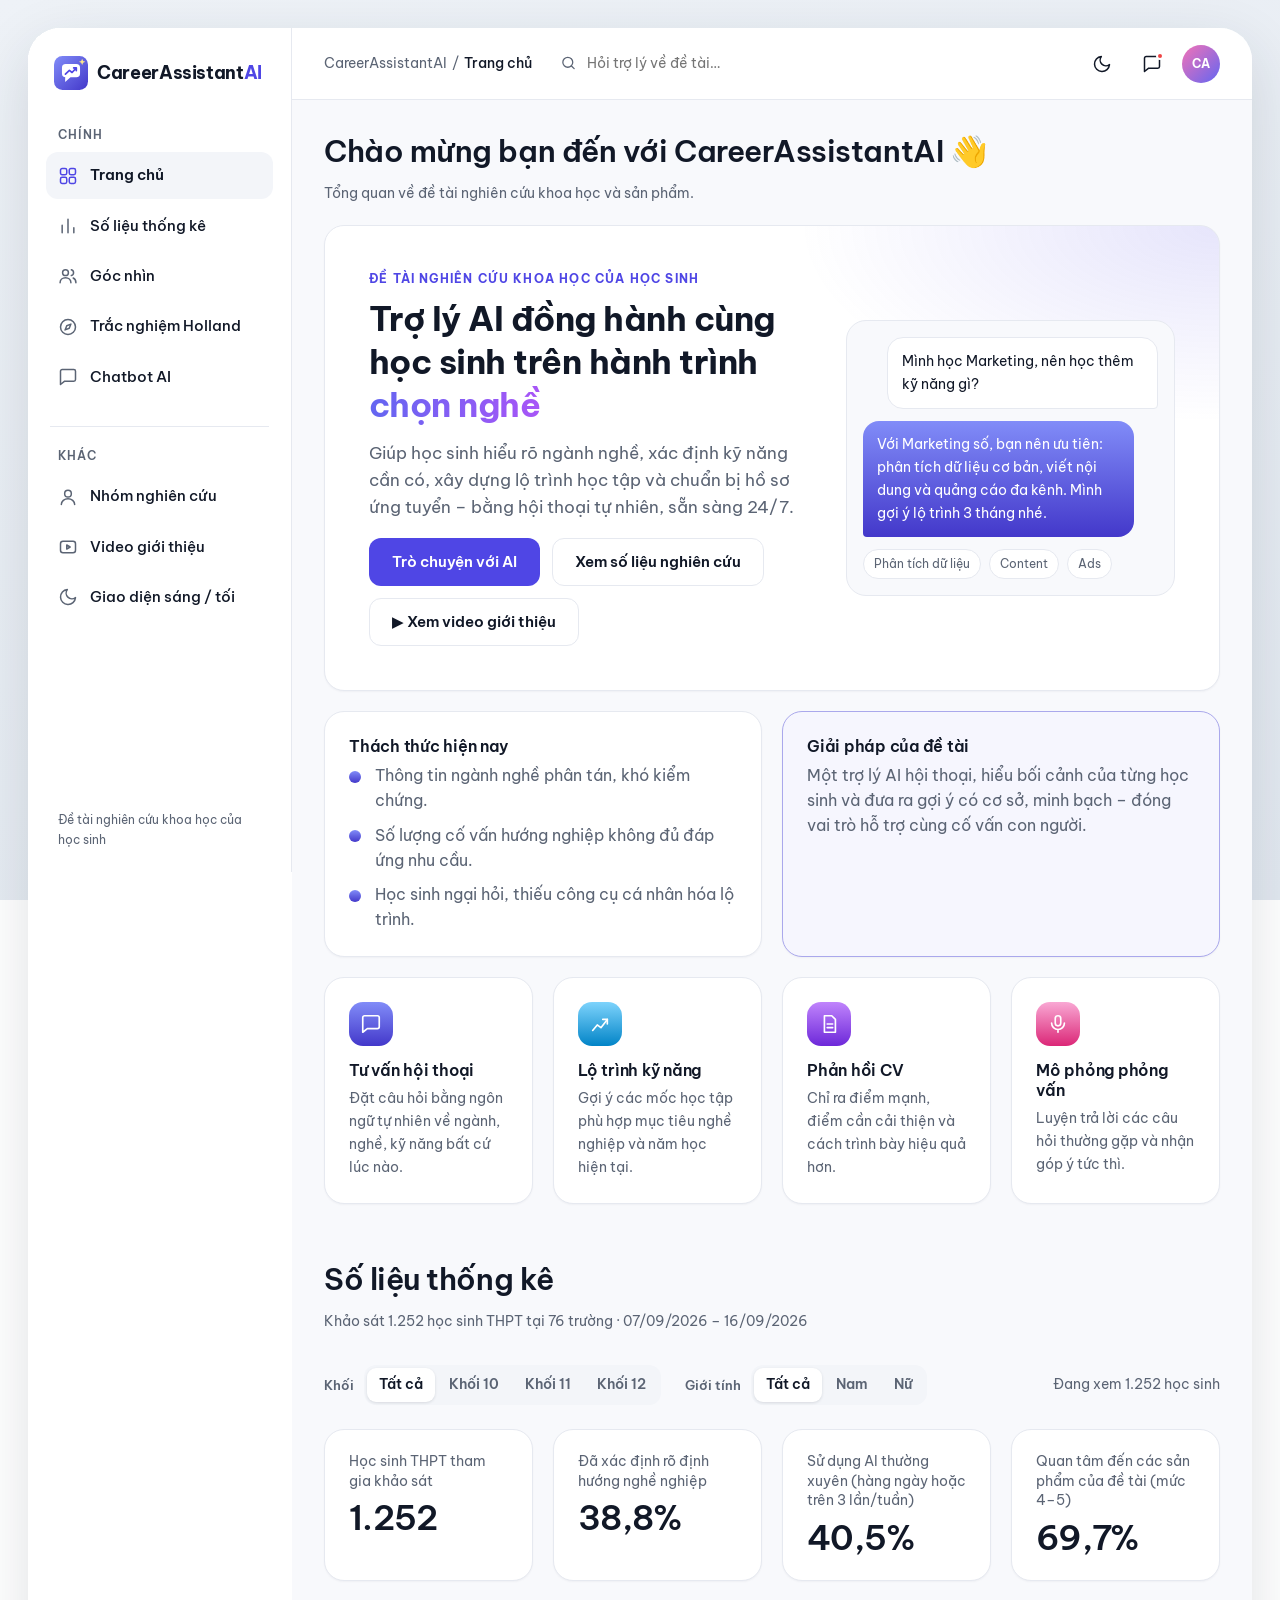
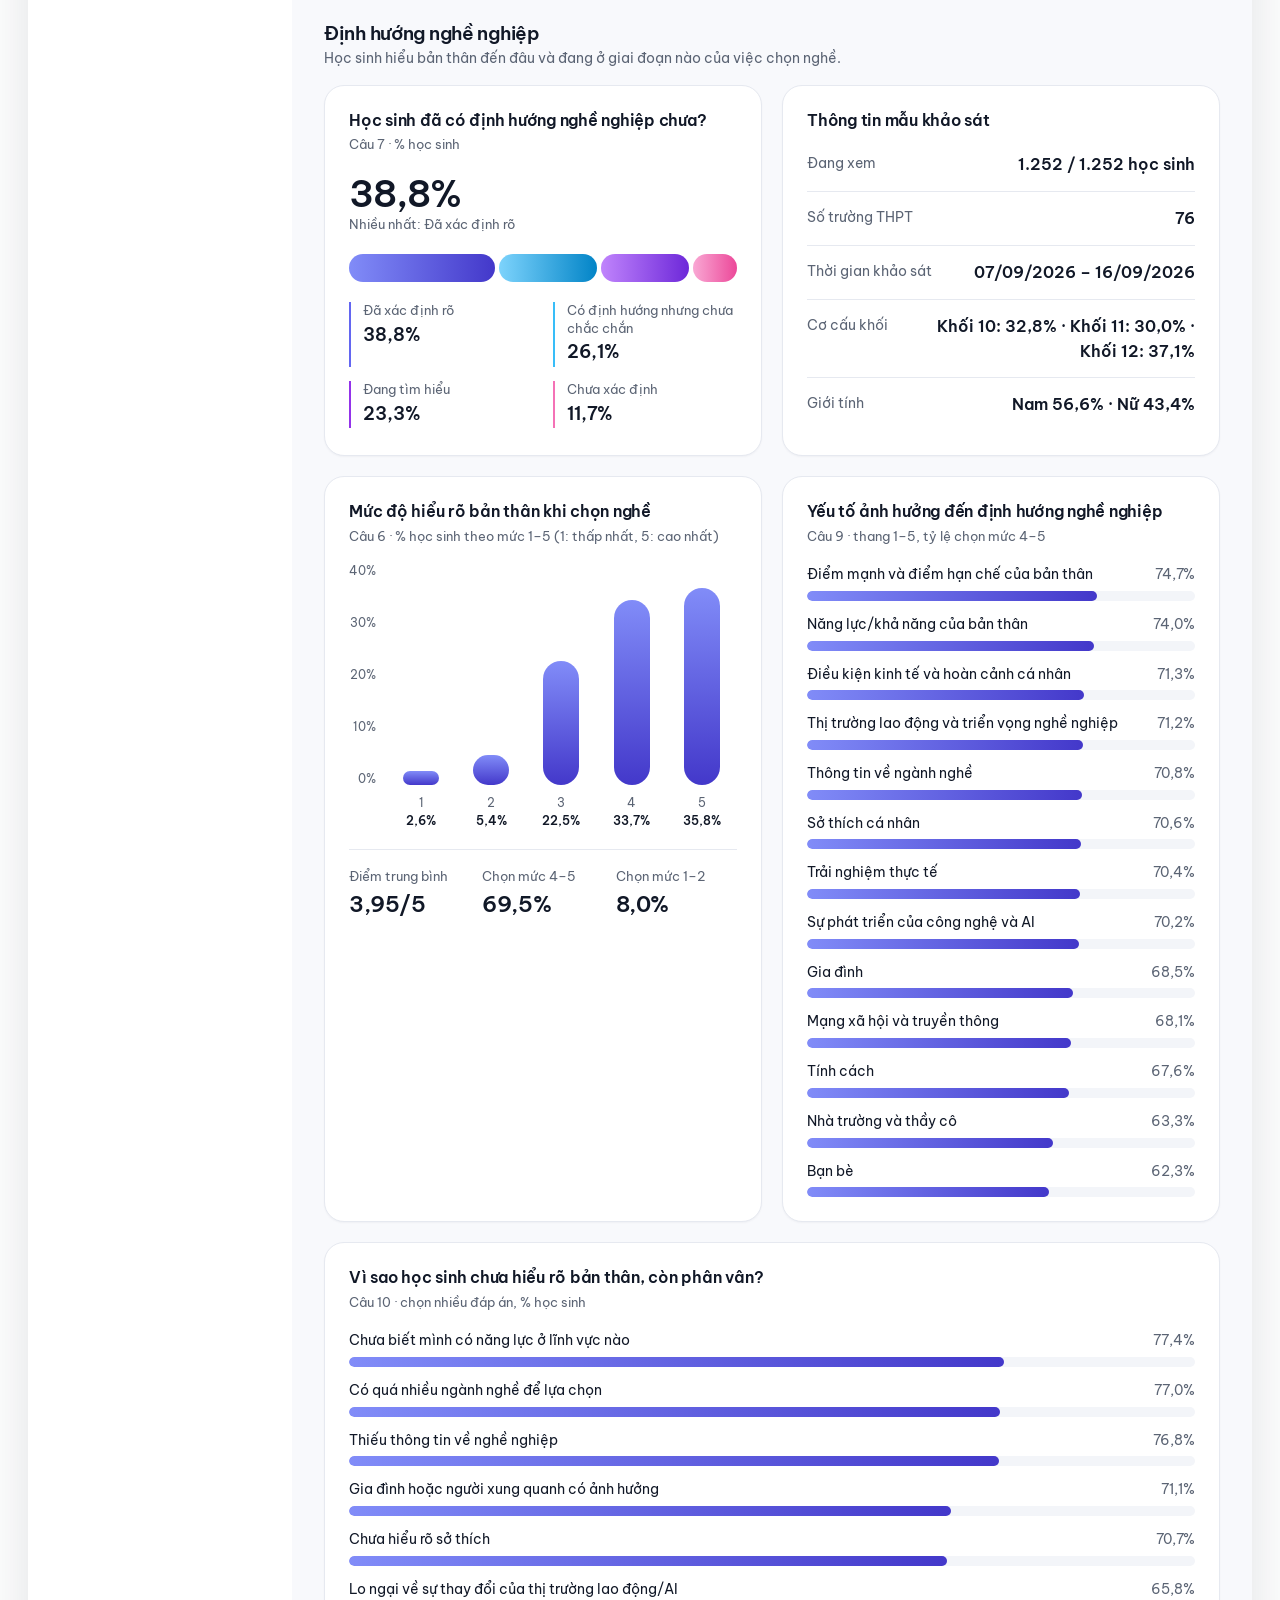
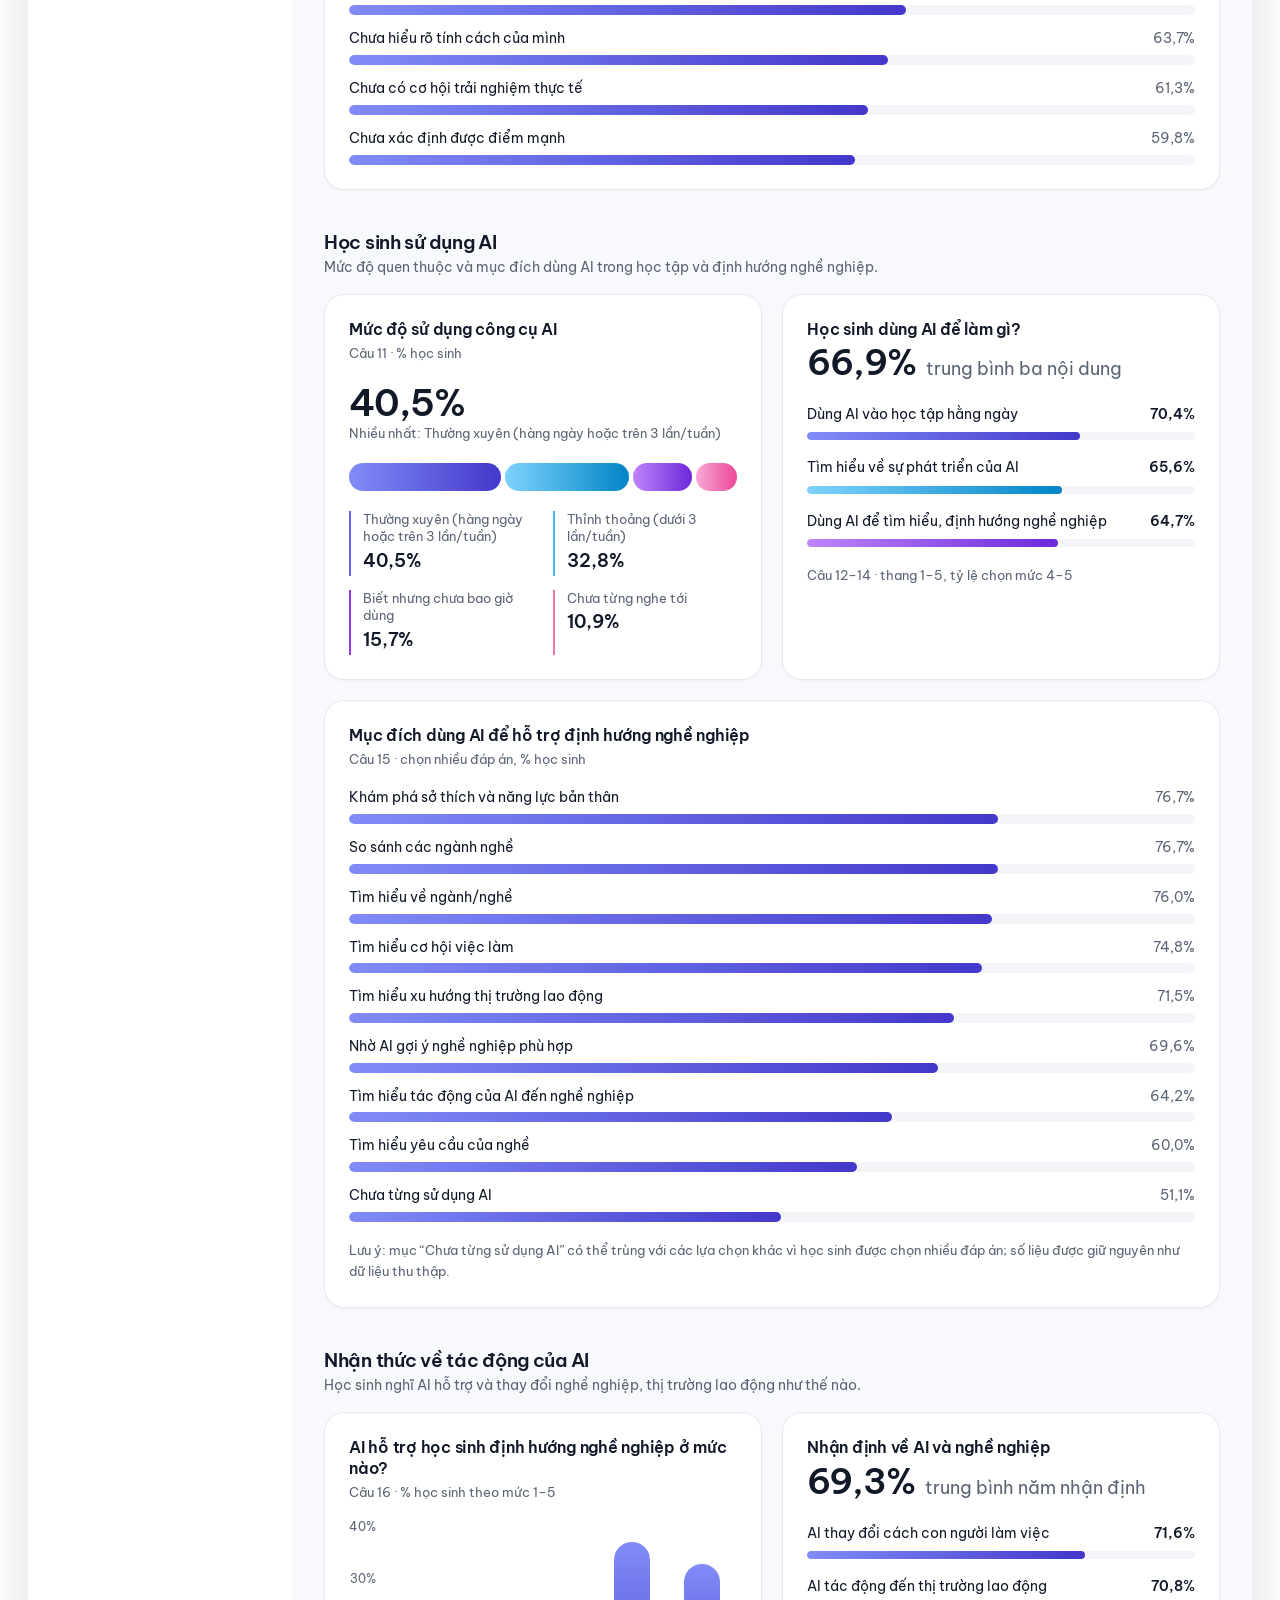
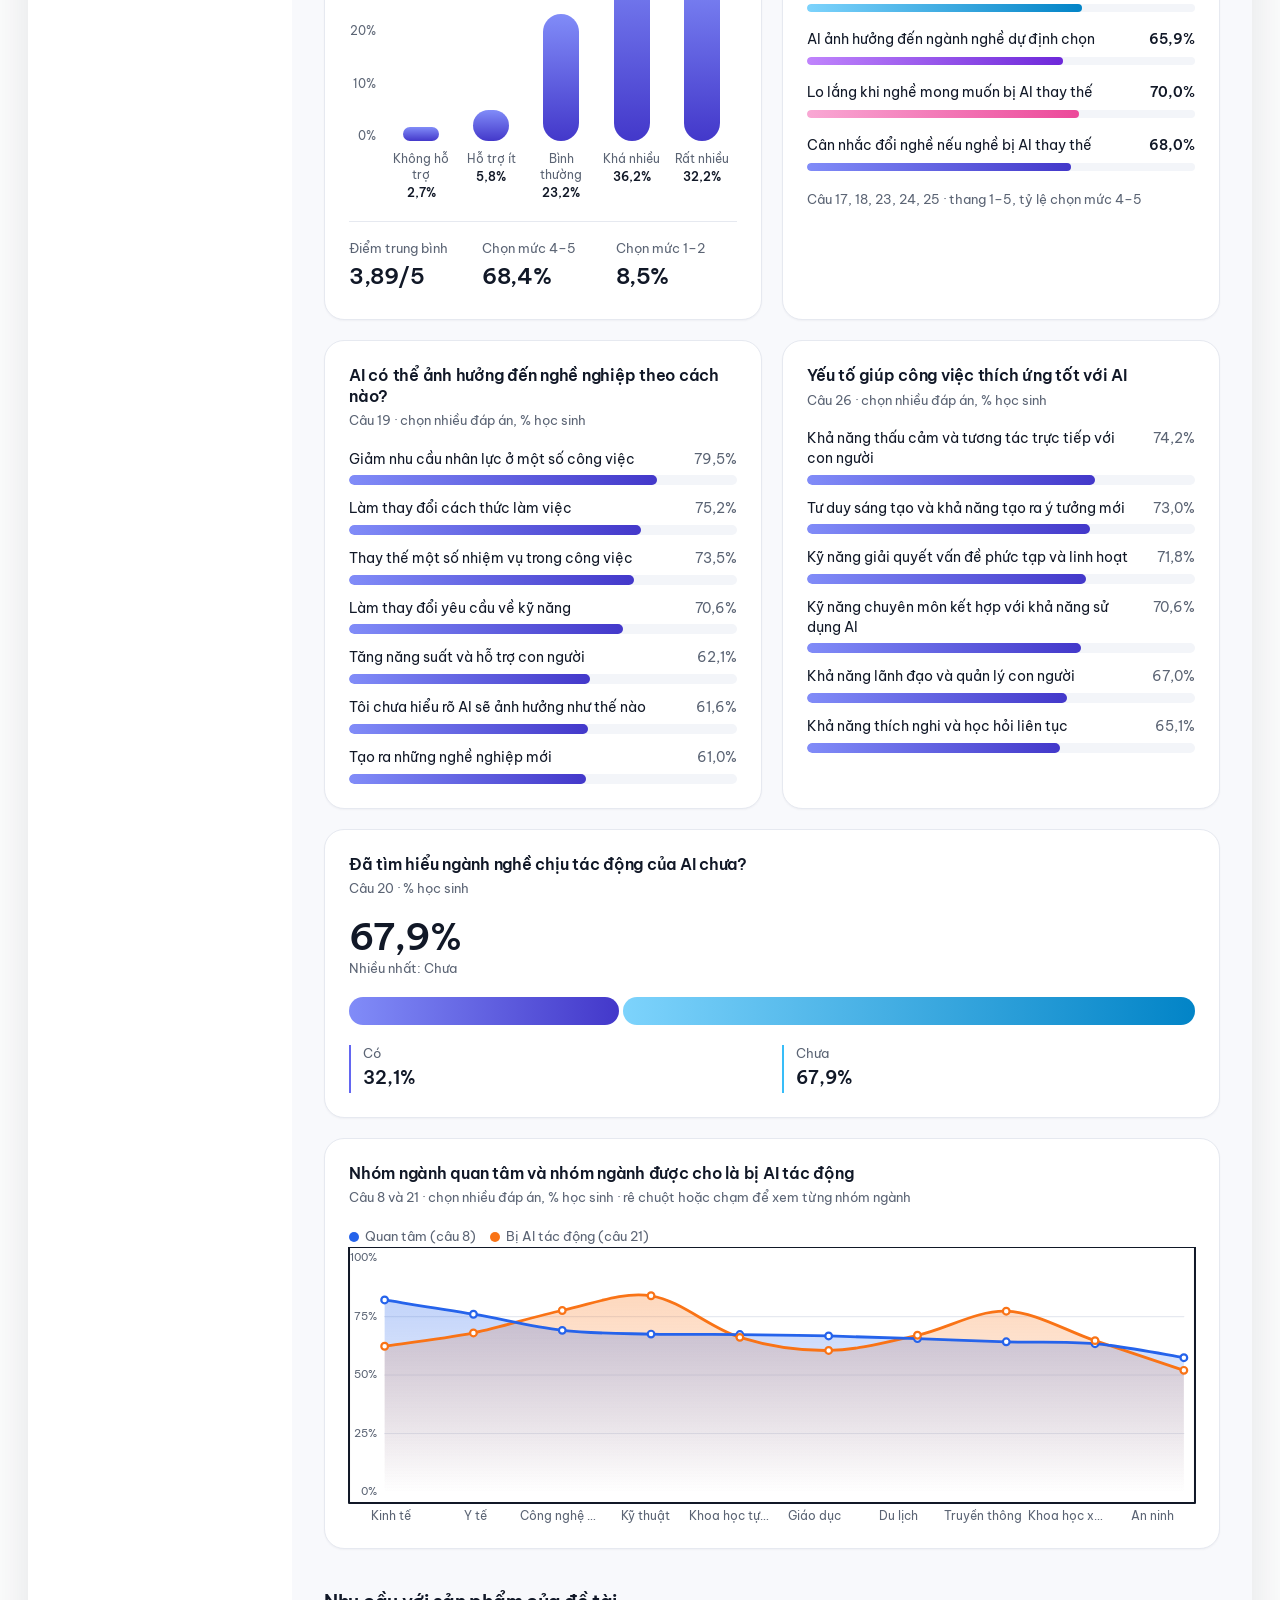
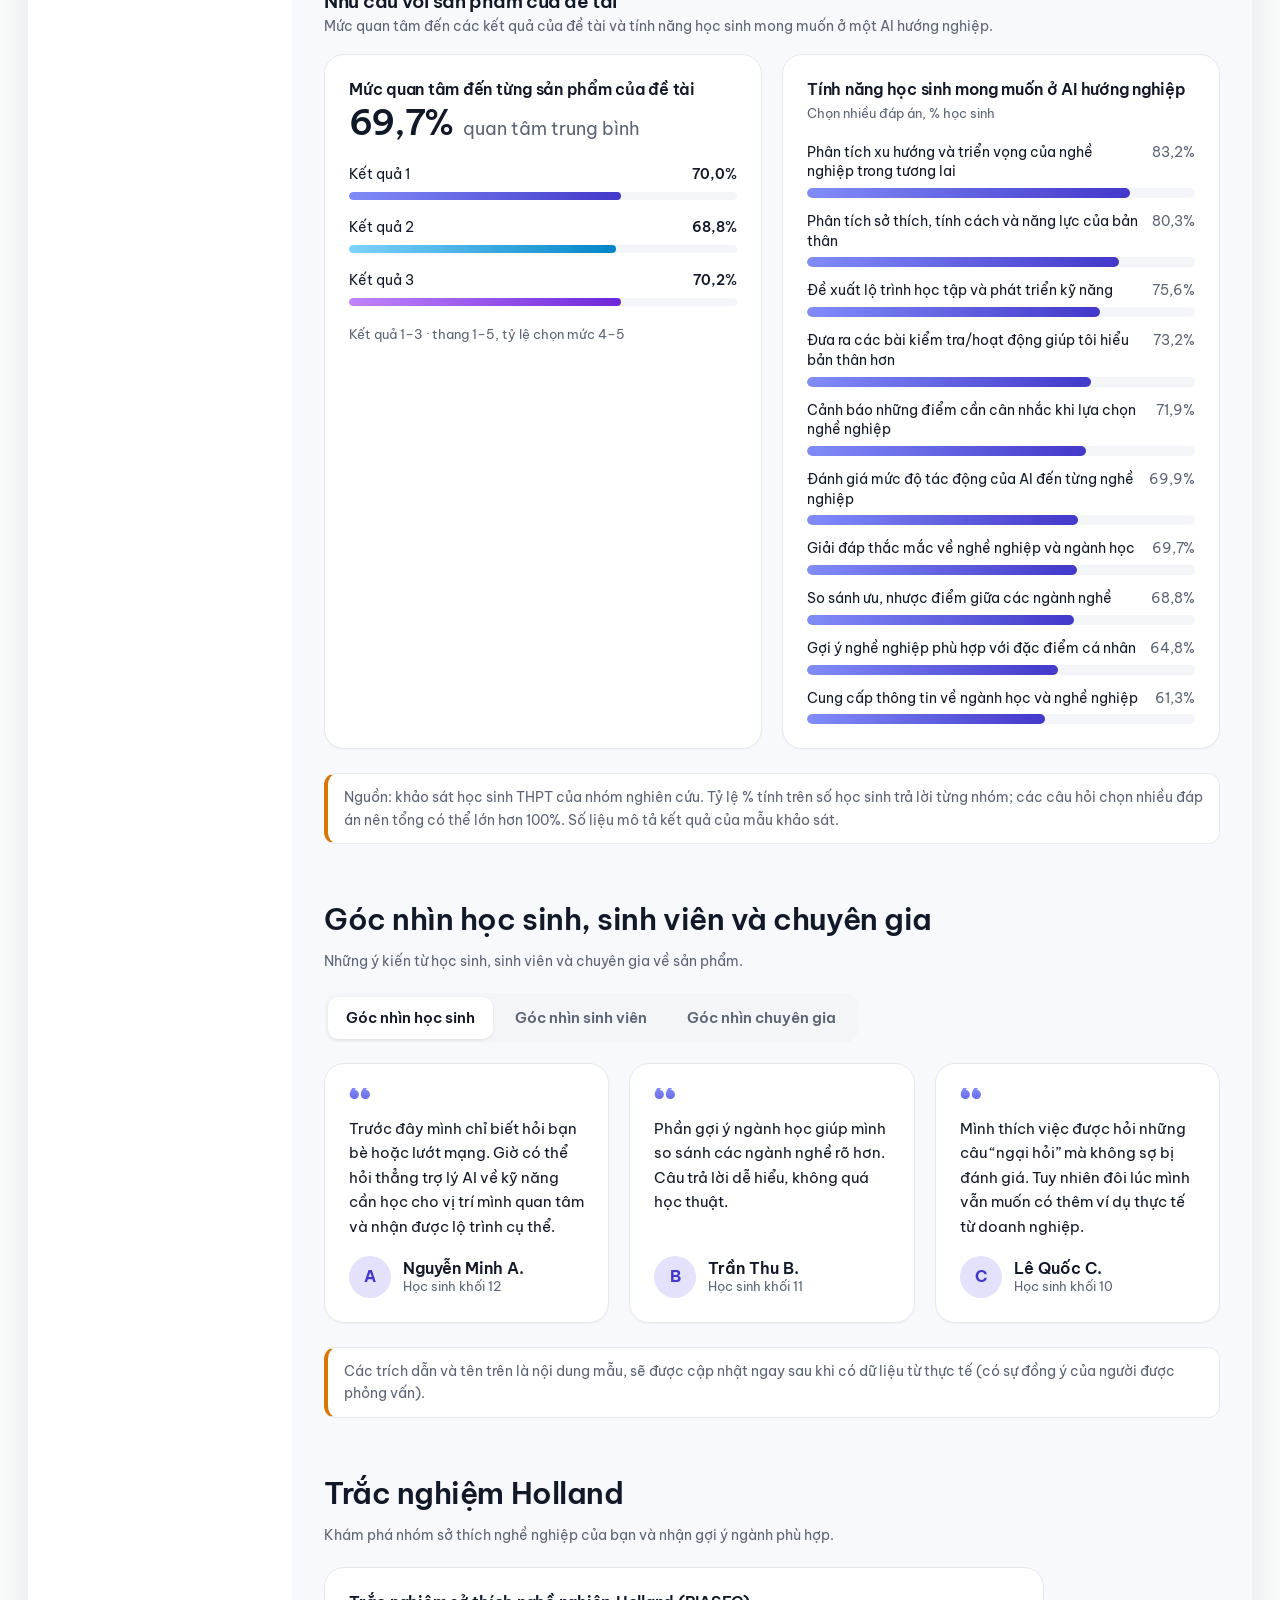
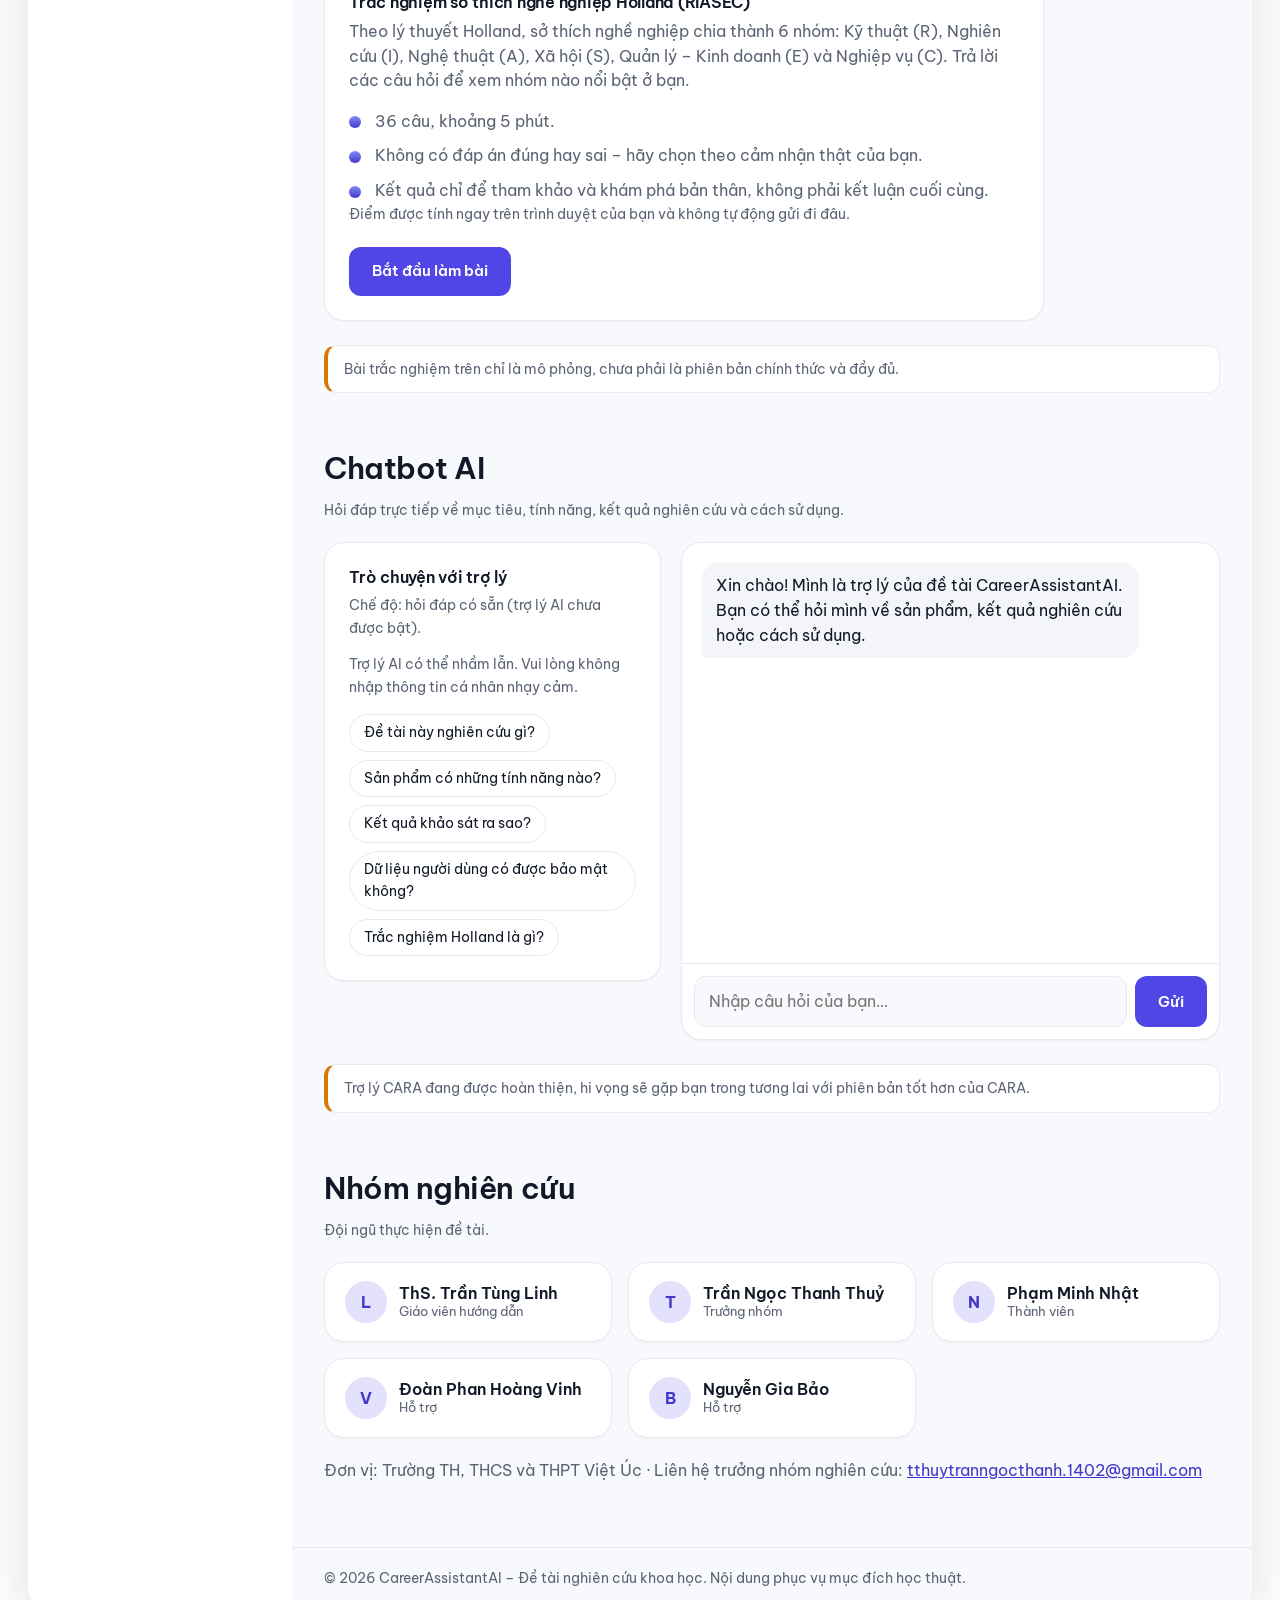
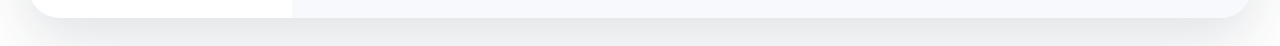
==== index.html @ f7e4dacd "Vùng tô của cả hai đường mờ dần thật sự bằng SVG linearGradient Thay màu phẳng (fill-opacity cố định" ====
<!DOCTYPE html>
<html lang="vi">
<head>
  <meta charset="utf-8">
  <meta name="viewport" content="width=device-width, initial-scale=1">
  <title>CareerAssistantAI – Trợ lý AI hướng nghiệp cho học sinh</title>
  <meta name="description" content="Đề tài nghiên cứu khoa học: trợ lý AI giúp học sinh định hướng nghề nghiệp, xây dựng lộ trình kỹ năng và chuẩn bị hồ sơ ứng tuyển.">
  <meta name="theme-color" content="#4f46e5">
  <meta property="og:title" content="CareerAssistantAI – Trợ lý AI hướng nghiệp cho học sinh">
  <meta property="og:description" content="Sản phẩm của đề tài nghiên cứu khoa học: số liệu khảo sát, góc nhìn học sinh – chuyên gia và chatbot AI.">
  <meta property="og:type" content="website">
  <link rel="icon" href="assets/img/favicon.svg?v=20260924k" type="image/svg+xml">
  <link rel="preconnect" href="https://fonts.googleapis.com">
  <link rel="preconnect" href="https://fonts.gstatic.com" crossorigin>
  <link rel="stylesheet" href="https://fonts.googleapis.com/css2?family=Be+Vietnam+Pro:wght@400;500;600;700;800&display=swap">
  <link rel="stylesheet" href="assets/css/style.css?v=20260924k">
  <script>
    (function () {
      try {
        var t = localStorage.getItem('theme');
        if (t === 'light' || t === 'dark') document.documentElement.setAttribute('data-theme', t);
      } catch (e) {}
    })();
  </script>
</head>
<body>
  <a class="skip-link" href="#main">Bỏ qua điều hướng</a>

  <div class="app">
    <!-- SIDEBAR -->
    <aside class="sidebar" id="nav" aria-label="Thanh bên">
      <a class="brand" href="#trang-chu" aria-label="CareerAssistantAI – về đầu trang">
        <img src="assets/img/favicon.svg?v=20260924k" alt="" width="34" height="34">
        <span>CareerAssistant<b>AI</b></span>
      </a>

      <p class="side-label">Chính</p>
      <nav class="side-nav" aria-label="Điều hướng chính">
        <a class="side-link" href="#trang-chu">
          <svg viewBox="0 0 24 24" aria-hidden="true"><rect x="3" y="3" width="7.5" height="7.5" rx="2"/><rect x="13.5" y="3" width="7.5" height="7.5" rx="2"/><rect x="3" y="13.5" width="7.5" height="7.5" rx="2"/><rect x="13.5" y="13.5" width="7.5" height="7.5" rx="2"/></svg>
          <span>Trang chủ</span>
        </a>
        <a class="side-link" href="#so-lieu">
          <svg viewBox="0 0 24 24" aria-hidden="true"><path d="M5 20V11M12 20V4M19 20v-6"/></svg>
          <span>Số liệu thống kê</span>
        </a>
        <a class="side-link" href="#goc-nhin">
          <svg viewBox="0 0 24 24" aria-hidden="true"><circle cx="9" cy="8" r="3.5"/><path d="M2.5 20c0-3.6 3-6 6.5-6s6.5 2.4 6.5 6"/><path d="M16 4.6a3.5 3.5 0 0 1 0 6.8M18.2 14.4c2 .8 3.3 2.6 3.3 5.6"/></svg>
          <span>Góc nhìn</span>
        </a>
        <a class="side-link" href="#trac-nghiem">
          <svg viewBox="0 0 24 24" aria-hidden="true"><circle cx="12" cy="12" r="9"/><path d="M15.5 8.5l-2 5-5 2 2-5z"/></svg>
          <span>Trắc nghiệm Holland</span>
        </a>
        <a class="side-link" href="#chatbot">
          <svg viewBox="0 0 24 24" aria-hidden="true"><path d="M21 15a2 2 0 0 1-2 2H8l-5 4V5a2 2 0 0 1 2-2h14a2 2 0 0 1 2 2z"/></svg>
          <span>Chatbot AI</span>
        </a>
      </nav>

      <hr class="side-rule">

      <p class="side-label">Khác</p>
      <nav class="side-nav" aria-label="Liên kết khác">
        <a class="side-link" href="#lien-he">
          <svg viewBox="0 0 24 24" aria-hidden="true"><circle cx="12" cy="8" r="4"/><path d="M4 21c0-4 3.6-7 8-7s8 3 8 7"/></svg>
          <span>Nhóm nghiên cứu</span>
        </a>
        <a class="side-link" href="video/">
          <svg viewBox="0 0 24 24" aria-hidden="true"><rect x="3" y="5" width="18" height="14" rx="3"/><path d="M10.5 9.5l4 2.5-4 2.5z"/></svg>
          <span>Video giới thiệu</span>
        </a>
        <button class="side-link js-theme" type="button">
          <svg viewBox="0 0 24 24" aria-hidden="true"><path d="M21 12.8A9 9 0 1 1 11.2 3a7 7 0 0 0 9.8 9.8z"/></svg>
          <span>Giao diện sáng / tối</span>
        </button>
      </nav>

      <p class="side-foot">Đề tài nghiên cứu khoa học của học sinh</p>
    </aside>
    <div class="scrim" id="scrim" hidden></div>

    <div class="content">
      <!-- TOPBAR -->
      <header class="topbar">
        <button id="menuToggle" class="icon-btn menu-btn" type="button" aria-label="Mở menu" aria-expanded="false" aria-controls="nav">
          <svg viewBox="0 0 24 24" aria-hidden="true"><path d="M4 7h16M4 12h16M4 17h16"/></svg>
        </button>
        <p class="crumb"><span>CareerAssistantAI</span> <i aria-hidden="true">/</i> <strong id="crumb">Trang chủ</strong></p>
        <form class="search" id="askForm" role="search" autocomplete="off">
          <svg viewBox="0 0 24 24" aria-hidden="true"><circle cx="11" cy="11" r="7"/><path d="M20 20l-3.5-3.5"/></svg>
          <label for="askInput" class="sr-only">Hỏi trợ lý AI</label>
          <input id="askInput" type="search" maxlength="500" placeholder="Hỏi trợ lý về đề tài…">
        </form>
        <div class="top-actions">
          <button class="icon-btn js-theme" type="button" aria-label="Đổi giao diện sáng/tối">
            <svg viewBox="0 0 24 24" aria-hidden="true"><path d="M21 12.8A9 9 0 1 1 11.2 3a7 7 0 0 0 9.8 9.8z"/></svg>
          </button>
          <a class="icon-btn has-dot" href="#chatbot" aria-label="Đi tới chatbot AI">
            <svg viewBox="0 0 24 24" aria-hidden="true"><path d="M21 15a2 2 0 0 1-2 2H8l-5 4V5a2 2 0 0 1 2-2h14a2 2 0 0 1 2 2z"/></svg>
          </a>
          <span class="avatar-me" aria-hidden="true">CA</span>
        </div>
      </header>

      <main id="main">
        <!-- TRANG CHỦ -->
        <section id="trang-chu" class="page-section" aria-labelledby="hello-title">
          <div class="page-head">
            <h1 id="hello-title">Chào mừng bạn đến với CareerAssistantAI <span aria-hidden="true">👋</span></h1>
            <p class="muted">Tổng quan về đề tài nghiên cứu khoa học và sản phẩm.</p>
          </div>

          <div class="card hero">
            <div class="hero-copy">
              <p class="eyebrow">Đề tài nghiên cứu khoa học của học sinh</p>
              <h2>Trợ lý AI đồng hành cùng học sinh trên hành trình <span class="accent">chọn nghề</span></h2>
              <p class="lead">Giúp học sinh hiểu rõ ngành nghề, xác định kỹ năng cần có, xây dựng lộ trình học tập và chuẩn bị hồ sơ ứng tuyển – bằng hội thoại tự nhiên, sẵn sàng 24/7.</p>
              <div class="cta-row">
                <a class="btn btn-primary" href="#chatbot">Trò chuyện với AI</a>
                <a class="btn btn-ghost" href="#so-lieu">Xem số liệu nghiên cứu</a>
                <a class="btn btn-ghost" href="video/">▶ Xem video giới thiệu</a>
              </div>
            </div>
            <div class="hero-visual" aria-hidden="true">
              <div class="mock">
                <div class="mock-msg mock-user">Mình học Marketing, nên học thêm kỹ năng gì?</div>
                <div class="mock-msg mock-bot">Với Marketing số, bạn nên ưu tiên: phân tích dữ liệu cơ bản, viết nội dung và quảng cáo đa kênh. Mình gợi ý lộ trình 3 tháng nhé.</div>
                <div class="mock-chips"><span>Phân tích dữ liệu</span><span>Content</span><span>Ads</span></div>
              </div>
            </div>
          </div>

          <div class="grid grid-2 gap-top">
            <article class="card">
              <h3>Thách thức hiện nay</h3>
              <ul class="checklist">
                <li>Thông tin ngành nghề phân tán, khó kiểm chứng.</li>
                <li>Số lượng cố vấn hướng nghiệp không đủ đáp ứng nhu cầu.</li>
                <li>Học sinh ngại hỏi, thiếu công cụ cá nhân hóa lộ trình.</li>
              </ul>
            </article>
            <article class="card card-accent">
              <h3>Giải pháp của đề tài</h3>
              <p class="muted">Một trợ lý AI hội thoại, hiểu bối cảnh của từng học sinh và đưa ra gợi ý có cơ sở, minh bạch – đóng vai trò hỗ trợ cùng cố vấn con người.</p>
            </article>
          </div>

          <div class="features gap-top" id="features">
            <article class="card feature">
              <span class="feature-icon fi-1" aria-hidden="true"><svg viewBox="0 0 24 24"><path d="M21 15a2 2 0 0 1-2 2H8l-5 4V5a2 2 0 0 1 2-2h14a2 2 0 0 1 2 2z"/></svg></span>
              <h3>Tư vấn hội thoại</h3>
              <p>Đặt câu hỏi bằng ngôn ngữ tự nhiên về ngành, nghề, kỹ năng bất cứ lúc nào.</p>
            </article>
            <article class="card feature">
              <span class="feature-icon fi-2" aria-hidden="true"><svg viewBox="0 0 24 24"><path d="M4 19l5-6 4 3 7-9"/><path d="M15 7h5v5"/></svg></span>
              <h3>Lộ trình kỹ năng</h3>
              <p>Gợi ý các mốc học tập phù hợp mục tiêu nghề nghiệp và năm học hiện tại.</p>
            </article>
            <article class="card feature">
              <span class="feature-icon fi-3" aria-hidden="true"><svg viewBox="0 0 24 24"><path d="M7 3h8l4 4v14H7z"/><path d="M10 12h6M10 16h6"/></svg></span>
              <h3>Phản hồi CV</h3>
              <p>Chỉ ra điểm mạnh, điểm cần cải thiện và cách trình bày hiệu quả hơn.</p>
            </article>
            <article class="card feature">
              <span class="feature-icon fi-4" aria-hidden="true"><svg viewBox="0 0 24 24"><rect x="9" y="3" width="6" height="11" rx="3"/><path d="M5 11a7 7 0 0 0 14 0M12 18v3"/></svg></span>
              <h3>Mô phỏng phỏng vấn</h3>
              <p>Luyện trả lời các câu hỏi thường gặp và nhận góp ý tức thì.</p>
            </article>
          </div>
        </section>

        <!-- SỐ LIỆU -->
        <section id="so-lieu" class="page-section" aria-labelledby="solieu-title">
          <div class="page-head">
            <h2 id="solieu-title" class="page-title">Số liệu thống kê</h2>
            <p class="muted" id="sampleNote">Kết quả khảo sát</p>
          </div>

          <div class="filters" role="group" aria-label="Bộ lọc số liệu">
            <div class="filter-group" role="group" aria-label="Lọc theo khối">
              <span class="filter-label">Khối</span>
              <div class="filter-btns">
                <button class="filter-btn is-active" type="button" data-filter="grade" data-value="all" aria-pressed="true">Tất cả</button>
                <button class="filter-btn" type="button" data-filter="grade" data-value="10" aria-pressed="false">Khối 10</button>
                <button class="filter-btn" type="button" data-filter="grade" data-value="11" aria-pressed="false">Khối 11</button>
                <button class="filter-btn" type="button" data-filter="grade" data-value="12" aria-pressed="false">Khối 12</button>
              </div>
            </div>
            <div class="filter-group" role="group" aria-label="Lọc theo giới tính">
              <span class="filter-label">Giới tính</span>
              <div class="filter-btns">
                <button class="filter-btn is-active" type="button" data-filter="gender" data-value="all" aria-pressed="true">Tất cả</button>
                <button class="filter-btn" type="button" data-filter="gender" data-value="nam" aria-pressed="false">Nam</button>
                <button class="filter-btn" type="button" data-filter="gender" data-value="nu" aria-pressed="false">Nữ</button>
              </div>
            </div>
            <p class="filter-n" id="filterN" aria-live="polite"></p>
          </div>

          <div id="kpis" class="kpis"></div>
          <div id="surveySections"></div>
          <p class="notice" role="note">Nguồn: khảo sát học sinh THPT của nhóm nghiên cứu. Tỷ lệ % tính trên số học sinh trả lời từng nhóm; các câu hỏi chọn nhiều đáp án nên tổng có thể lớn hơn 100%. Số liệu mô tả kết quả của mẫu khảo sát.</p>
        </section>

        <!-- GÓC NHÌN -->
        <section id="goc-nhin" class="page-section" aria-labelledby="gocnhin-title">
          <div class="page-head">
            <h2 id="gocnhin-title" class="page-title">Góc nhìn học sinh, sinh viên và chuyên gia</h2>
            <p class="muted">Những ý kiến từ học sinh, sinh viên và chuyên gia về sản phẩm.</p>
          </div>
          <div class="tabs" role="tablist" aria-label="Chọn nhóm góc nhìn">
            <button role="tab" id="tab-students" aria-controls="panel-students" aria-selected="true" class="tab is-active" type="button">Góc nhìn học sinh</button>
            <button role="tab" id="tab-university" aria-controls="panel-university" aria-selected="false" class="tab" type="button" tabindex="-1">Góc nhìn sinh viên</button>
            <button role="tab" id="tab-experts" aria-controls="panel-experts" aria-selected="false" class="tab" type="button" tabindex="-1">Góc nhìn chuyên gia</button>
          </div>
          <div id="panel-students" role="tabpanel" aria-labelledby="tab-students" class="quotes"></div>
          <div id="panel-university" role="tabpanel" aria-labelledby="tab-university" class="quotes" hidden></div>
          <div id="panel-experts" role="tabpanel" aria-labelledby="tab-experts" class="quotes" hidden></div>
          <p class="notice" role="note">Các trích dẫn và tên trên là nội dung mẫu, sẽ được cập nhật ngay sau khi có dữ liệu từ thực tế (có sự đồng ý của người được phỏng vấn).</p>
        </section>

        <!-- TRẮC NGHIỆM HOLLAND -->
        <section id="trac-nghiem" class="page-section" aria-labelledby="holland-title">
          <div class="page-head">
            <h2 id="holland-title" class="page-title">Trắc nghiệm Holland</h2>
            <p class="muted">Khám phá nhóm sở thích nghề nghiệp của bạn và nhận gợi ý ngành phù hợp.</p>
          </div>
          <div id="hollandApp"></div>
          <p class="notice" role="note">Bài trắc nghiệm trên chỉ là mô phỏng, chưa phải là phiên bản chính thức và đầy đủ.</p>
        </section>

        <!-- CHATBOT -->
        <section id="chatbot" class="page-section" aria-labelledby="chatbot-title">
          <div class="page-head">
            <h2 id="chatbot-title" class="page-title">Chatbot AI</h2>
            <p class="muted">Hỏi đáp trực tiếp về mục tiêu, tính năng, kết quả nghiên cứu và cách sử dụng.</p>
          </div>
          <div class="chat-layout">
            <div class="card chat-intro">
              <h3>Trò chuyện với trợ lý</h3>
              <p class="muted small" id="chatMode">Đang kiểm tra chế độ trả lời…</p>
              <p class="muted small">Trợ lý AI có thể nhầm lẫn. Vui lòng không nhập thông tin cá nhân nhạy cảm.</p>
              <div id="chatSuggestions" class="chat-suggestions"></div>
            </div>
            <div class="card chat" aria-label="Khung trò chuyện">
              <div id="chatLog" class="chat-log" role="log" aria-live="polite"></div>
              <form id="chatForm" class="chat-form" autocomplete="off">
                <label for="chatInput" class="sr-only">Nhập câu hỏi</label>
                <input id="chatInput" type="text" maxlength="500" placeholder="Nhập câu hỏi của bạn…" required>
                <button class="btn btn-primary" type="submit">Gửi</button>
              </form>
            </div>
          </div>
          <p class="notice" role="note">Trợ lý CARA đang được hoàn thiện, hi vọng sẽ gặp bạn trong tương lai với phiên bản tốt hơn của CARA.</p>
        </section>

        <!-- NHÓM NGHIÊN CỨU -->
        <section id="lien-he" class="page-section" aria-labelledby="team-title">
          <div class="page-head">
            <h2 id="team-title" class="page-title">Nhóm nghiên cứu</h2>
            <p class="muted">Đội ngũ thực hiện đề tài.</p>
          </div>
          <div id="team" class="team"></div>
        </section>
      </main>

      <footer class="site-footer">
        <p>© <span id="year"></span> CareerAssistantAI – Đề tài nghiên cứu khoa học. Nội dung phục vụ mục đích học thuật.</p>
      </footer>
    </div>
  </div>

  <a id="chatFab" class="fab" href="#chatbot" aria-label="Mở chatbot AI">
    <svg viewBox="0 0 24 24" aria-hidden="true"><path d="M21 15a2 2 0 0 1-2 2H8l-5 4V5a2 2 0 0 1 2-2h14a2 2 0 0 1 2 2z"/></svg>
  </a>

  <script src="assets/js/charts.js?v=20260924k" defer></script>
  <script src="assets/js/survey.js?v=20260924k" defer></script>
  <script src="assets/js/holland.js?v=20260924k" defer></script>
  <script src="assets/js/chatbot.js?v=20260924k" defer></script>
  <script src="assets/js/main.js?v=20260924k" defer></script>
</body>
</html>
---- assets/css/style.css ----
/* ===== Design tokens (phong cách dashboard: nền xám xanh, khung trắng bo tròn, gradient chàm) ===== */
:root {
  --page: #e2e8f0;
  --page-2: #eef2f7;
  --frame: #ffffff;
  --bg: #f8f9fc;
  --surface: #ffffff;
  --surface-2: #f3f5f9;
  --text: #111827;
  --muted: #5b6474;
  --border: #e6e9f0;
  --primary: #4f46e5;
  --primary-strong: #4338ca;
  --on-primary: #ffffff;
  --accent: #0284c7;
  --warn: #d97706;
  --danger-dot: #ef4444;

  --g-indigo: linear-gradient(180deg, #818cf8 0%, #4338ca 100%);
  --g-indigo-h: linear-gradient(90deg, #818cf8 0%, #4338ca 100%);
  --g-sky-h: linear-gradient(90deg, #7dd3fc 0%, #0284c7 100%);
  --g-purple-h: linear-gradient(90deg, #c084fc 0%, #6d28d9 100%);
  --g-pink-h: linear-gradient(90deg, #f9a8d4 0%, #ec4899 100%);
  --g-orange-h: linear-gradient(90deg, #fdba74 0%, #f97316 100%);
  --ghost: linear-gradient(180deg, #f6f7fb 0%, #e9ecf4 100%);
  --ghost-border: #e1e5ee;
  --seg-1: #6366f1; --seg-2: #38bdf8; --seg-3: #9333ea; --seg-4: #f472b6;

  --shadow: 0 1px 2px rgba(17, 24, 39, .04);
  --shadow-frame: 0 20px 60px rgba(30, 41, 59, .14);
  --radius: 20px;
  --font: "Be Vietnam Pro", system-ui, -apple-system, "Segoe UI", Roboto, sans-serif;
}

@media (prefers-color-scheme: dark) {
  :root:not([data-theme="light"]) {
    --page: #0a0e17;
    --page-2: #0d1220;
    --frame: #111726;
    --bg: #0e1422;
    --surface: #151c2e;
    --surface-2: #1b243a;
    --text: #e9eefb;
    --muted: #9aa6c0;
    --border: #232d45;
    --primary: #818cf8;
    --primary-strong: #a5b4fc;
    --on-primary: #0b1020;
    --accent: #38bdf8;
    --warn: #fbbf24;
    --ghost: linear-gradient(180deg, #1d2740 0%, #172038 100%);
    --ghost-border: #26314d;
    --shadow: none;
    --shadow-frame: 0 20px 60px rgba(0, 0, 0, .5);
  }
}

:root[data-theme="dark"] {
  --page: #0a0e17;
  --page-2: #0d1220;
  --frame: #111726;
  --bg: #0e1422;
  --surface: #151c2e;
  --surface-2: #1b243a;
  --text: #e9eefb;
  --muted: #9aa6c0;
  --border: #232d45;
  --primary: #818cf8;
  --primary-strong: #a5b4fc;
  --on-primary: #0b1020;
  --accent: #38bdf8;
  --warn: #fbbf24;
  --ghost: linear-gradient(180deg, #1d2740 0%, #172038 100%);
  --ghost-border: #26314d;
  --shadow: none;
  --shadow-frame: 0 20px 60px rgba(0, 0, 0, .5);
}

/* ===== Base ===== */
*, *::before, *::after { box-sizing: border-box; }
html { scroll-behavior: smooth; scroll-padding-top: 84px; }
body {
  margin: 0;
  padding: 28px;
  font-family: var(--font);
  font-size: 15.5px;
  line-height: 1.6;
  color: var(--text);
  background: linear-gradient(160deg, var(--page-2), var(--page));
  background-attachment: fixed;
  -webkit-font-smoothing: antialiased;
}
svg { fill: none; stroke: currentColor; stroke-width: 1.8; stroke-linecap: round; stroke-linejoin: round; }
img { max-width: 100%; }
h1, h2, h3 { line-height: 1.25; margin: 0 0 .4em; letter-spacing: -.015em; }
h1 { font-size: clamp(1.4rem, 2.6vw, 1.9rem); font-weight: 600; }
h2 { font-size: clamp(1.5rem, 3vw, 2.15rem); font-weight: 700; }
h2.page-title { font-size: clamp(1.4rem, 2.6vw, 1.9rem); font-weight: 600; }
h3 { font-size: 1.02rem; font-weight: 600; }
p { margin: 0 0 1em; }
a { color: var(--primary-strong); }
:focus-visible { outline: 3px solid var(--accent); outline-offset: 2px; border-radius: 8px; }

.sr-only { position: absolute; width: 1px; height: 1px; overflow: hidden; clip: rect(0 0 0 0); white-space: nowrap; }
.skip-link { position: absolute; left: -999px; top: 8px; background: var(--primary); color: var(--on-primary); padding: 8px 14px; border-radius: 10px; z-index: 100; }
.skip-link:focus { left: 8px; }
.muted { color: var(--muted); }
.small { font-size: .875rem; }
.gap-top { margin-top: 20px; }

/* ===== App frame ===== */
.app {
  display: grid;
  grid-template-columns: 264px minmax(0, 1fr);
  max-width: 1440px;
  margin: 0 auto;
  background: var(--frame);
  border-radius: 32px;
  box-shadow: var(--shadow-frame);
  overflow: clip;
}

/* ===== Sidebar ===== */
.sidebar {
  position: sticky; top: 28px;
  align-self: start;
  height: calc(100vh - 56px);
  display: flex; flex-direction: column;
  padding: 28px 18px 22px;
  background: var(--frame);
  border-right: 1px solid var(--border);
  overflow-y: auto;
}
.brand { display: flex; align-items: center; gap: 9px; padding: 0 8px; margin-bottom: 36px; font-size: 1.1rem; font-weight: 700; letter-spacing: -.02em; white-space: nowrap; color: var(--text); text-decoration: none; }
.brand b { color: var(--primary); }
.side-label { margin: 0 0 8px; padding: 0 12px; font-size: .72rem; font-weight: 600; letter-spacing: .08em; text-transform: uppercase; color: var(--muted); }
.side-nav { display: grid; gap: 4px; margin-bottom: 8px; }
.side-link {
  display: flex; align-items: center; gap: 12px;
  width: 100%; padding: 11px 12px;
  border: 0; border-radius: 12px; background: transparent;
  font: inherit; font-size: .95rem; font-weight: 500; text-align: left;
  color: var(--text); text-decoration: none; cursor: pointer;
}
.side-link svg { width: 20px; height: 20px; flex: none; color: var(--muted); }
.side-link:hover { background: var(--surface-2); }
.side-link.is-active { background: var(--surface-2); font-weight: 600; }
.side-link.is-active svg { color: var(--primary); }
.side-rule { border: 0; border-top: 1px solid var(--border); margin: 18px 4px 20px; }
.side-foot { margin: auto 0 0; padding: 0 12px; font-size: .78rem; color: var(--muted); }

.scrim { position: fixed; inset: 0; background: rgba(15, 23, 42, .45); z-index: 60; }
.scrim[hidden] { display: none; }

/* ===== Content / topbar ===== */
.content { min-width: 0; background: var(--bg); }
.topbar {
  position: sticky; top: 0; z-index: 30;
  display: flex; align-items: center; gap: 16px;
  min-height: 72px; padding: 0 32px;
  background: color-mix(in srgb, var(--frame) 92%, transparent);
  backdrop-filter: blur(10px);
  border-bottom: 1px solid var(--border);
}
.crumb { margin: 0; font-size: .88rem; color: var(--muted); white-space: nowrap; }
.crumb strong { color: var(--text); font-weight: 500; }
.crumb i { font-style: normal; margin: 0 2px; }
.search { position: relative; flex: 1; max-width: 300px; min-width: 0; }
.search svg { position: absolute; left: 12px; top: 50%; width: 17px; height: 17px; transform: translateY(-50%); color: var(--muted); pointer-events: none; }
.search input {
  width: 100%; padding: 9px 12px 9px 38px;
  border: 1px solid transparent; border-radius: 12px;
  background: transparent; color: var(--text); font: inherit; font-size: .9rem;
}
.search input:hover, .search input:focus { background: var(--surface); border-color: var(--border); outline: none; }
.search input:focus-visible { outline: 2px solid var(--accent); }
.top-actions { display: flex; align-items: center; gap: 10px; margin-left: auto; }
.icon-btn {
  position: relative; width: 40px; height: 40px; display: grid; place-items: center;
  border: 0; background: transparent; color: var(--text);
  border-radius: 12px; cursor: pointer; text-decoration: none;
}
.icon-btn svg { width: 20px; height: 20px; }
.icon-btn:hover { background: var(--surface-2); }
.has-dot::after { content: ""; position: absolute; top: 8px; right: 8px; width: 8px; height: 8px; border-radius: 50%; background: var(--danger-dot); border: 2px solid var(--frame); }
.avatar-me { width: 38px; height: 38px; border-radius: 50%; display: grid; place-items: center; font-size: .78rem; font-weight: 700; color: #fff; background: linear-gradient(135deg, #f472b6, #6366f1); }
.menu-btn { display: none; }

main { padding: 32px 32px 8px; }
.page-section { margin-bottom: 56px; }
.page-head { margin-bottom: 20px; }
.page-head p { margin: 0; font-size: .9rem; }

/* ===== Cards & buttons ===== */
.card { background: var(--surface); border: 1px solid var(--border); border-radius: var(--radius); padding: 24px; box-shadow: var(--shadow); margin: 0; }
.card-accent { border-color: color-mix(in srgb, var(--primary) 40%, var(--border)); background: color-mix(in srgb, var(--primary) 5%, var(--surface)); }
.chart-flush { border: none; box-shadow: none; background: var(--bg); }
.btn {
  display: inline-flex; align-items: center; justify-content: center;
  padding: 11px 22px; border-radius: 12px; font: inherit; font-size: .95rem; font-weight: 600;
  text-decoration: none; border: 1px solid transparent; cursor: pointer;
}
.btn-primary { background: var(--primary); color: var(--on-primary); }
.btn-primary:hover { background: var(--primary-strong); }
.btn-ghost { background: var(--surface); color: var(--text); border-color: var(--border); }
.btn-ghost:hover { border-color: var(--primary); }
.btn:disabled { opacity: .5; cursor: not-allowed; }
.eyebrow { text-transform: uppercase; letter-spacing: .1em; font-size: .74rem; font-weight: 700; color: var(--primary); margin-bottom: .7em; }
.lead { font-size: 1.05rem; color: var(--muted); }
.notice { margin: 24px 0 0; padding: 12px 16px; border-left: 4px solid var(--warn); background: var(--surface); border: 1px solid var(--border); border-left: 4px solid var(--warn); border-radius: 12px; color: var(--muted); font-size: .88rem; }

/* ===== Hero ===== */
.hero { display: grid; grid-template-columns: 1.15fr .85fr; gap: 32px; align-items: center; padding: clamp(24px, 4vw, 44px); background:
  radial-gradient(600px 280px at 100% 0%, color-mix(in srgb, var(--primary) 14%, transparent), transparent 70%),
  var(--surface); }
.accent { background: linear-gradient(90deg, #6366f1, #a855f7); -webkit-background-clip: text; background-clip: text; color: transparent; }
.cta-row { display: flex; flex-wrap: wrap; gap: 12px; margin-top: 8px; }
.mock { background: var(--bg); border: 1px solid var(--border); border-radius: 20px; padding: 16px; display: grid; gap: 12px; }
.mock-msg { padding: 12px 14px; border-radius: 16px; font-size: .9rem; max-width: 92%; }
.mock-user { background: var(--surface); border: 1px solid var(--border); justify-self: end; border-bottom-right-radius: 4px; }
.mock-bot { background: var(--g-indigo); color: #fff; border-bottom-left-radius: 4px; }
.mock-chips { display: flex; flex-wrap: wrap; gap: 8px; }
.mock-chips span { font-size: .78rem; padding: 4px 10px; border-radius: 999px; border: 1px solid var(--border); background: var(--surface); color: var(--muted); }

/* ===== Grids ===== */
.grid { display: grid; gap: 20px; }
.grid-2 { grid-template-columns: repeat(2, 1fr); }
.checklist { margin: 0; padding: 0; list-style: none; display: grid; gap: 10px; }
.checklist li { position: relative; padding-left: 26px; color: var(--muted); }
.checklist li::before { content: ""; position: absolute; left: 0; top: .5em; width: 12px; height: 12px; border-radius: 50%; background: var(--g-indigo); }

.features { display: grid; grid-template-columns: repeat(4, 1fr); gap: 20px; }
.feature p { color: var(--muted); font-size: .9rem; margin: 0; }
.feature-icon { width: 44px; height: 44px; border-radius: 14px; display: grid; place-items: center; margin-bottom: 14px; color: #fff; }
.feature-icon svg { width: 22px; height: 22px; }
.fi-1 { background: var(--g-indigo); }
.fi-2 { background: linear-gradient(180deg, #7dd3fc, #0284c7); }
.fi-3 { background: linear-gradient(180deg, #c084fc, #6d28d9); }
.fi-4 { background: linear-gradient(180deg, #f9a8d4, #db2777); }

/* ===== KPIs ===== */
.kpis { display: grid; grid-template-columns: repeat(4, 1fr); gap: 20px; }
.kpi { background: var(--surface); border: 1px solid var(--border); border-radius: var(--radius); padding: 22px 24px; box-shadow: var(--shadow); }
.kpi-label { color: var(--muted); font-size: .88rem; line-height: 1.4; min-height: 2.5em; }
.kpi-value { margin-top: 8px; font-size: clamp(1.7rem, 3vw, 2.1rem); font-weight: 600; letter-spacing: -.02em; line-height: 1.15; font-variant-numeric: tabular-nums; }

/* ===== Charts ===== */
.dash { display: grid; grid-template-columns: minmax(0, 2.2fr) minmax(260px, 1fr); gap: 20px; }
.dash-2 { display: grid; grid-template-columns: minmax(0, 1.4fr) minmax(0, 1fr); gap: 20px; }
.chart h3 { margin-bottom: 4px; }
.chart figcaption { color: var(--muted); font-size: .84rem; margin-bottom: 18px; }
.chart figcaption.note-end { margin: 18px 0 0; }
.chart-top { display: flex; align-items: flex-start; justify-content: space-between; gap: 12px; flex-wrap: wrap; }
.legend { display: flex; gap: 14px; margin: 0; padding: 0; list-style: none; font-size: .82rem; color: var(--muted); }
.legend li { display: flex; align-items: center; gap: 6px; }
.legend i { width: 10px; height: 10px; border-radius: 50%; display: inline-block; }
.dot-ghost { background: #dfe3ee; border: 1px solid var(--ghost-border); }
.dot-main { background: #4f46e5; }

/* Cột viên thuốc */
.flow { display: grid; grid-template-columns: minmax(0, 1fr) 170px; gap: 24px; align-items: center; }
.flow-plot { display: grid; grid-template-columns: auto minmax(0, 1fr); gap: 10px; }
.yaxis { height: 220px; display: flex; flex-direction: column-reverse; justify-content: space-between; font-size: .74rem; color: var(--muted); text-align: right; line-height: 1; }
.groups { display: grid; grid-template-columns: repeat(var(--n, 4), 1fr); }
.group { display: flex; flex-direction: column; align-items: center; min-width: 0; }
.pills { height: 220px; display: flex; align-items: flex-end; gap: 6px; }
.pill { width: clamp(20px, 4vw, 36px); height: 0; border-radius: 999px; transition: height 1s cubic-bezier(.2, .7, .2, 1); }
.pill-before { background: var(--ghost); border: 1px solid var(--ghost-border); }
.pill-after { background: var(--g-indigo); }
.is-visible .pill { height: var(--h); }
.group-label { margin-top: 10px; font-size: .76rem; color: var(--muted); text-align: center; line-height: 1.3; padding: 0 4px; }
.flow-side { display: grid; grid-template-columns: repeat(3, 1fr); gap: 12px; margin-top: 18px; padding-top: 16px; border-top: 1px solid var(--border); }
.stat-label { font-size: .84rem; color: var(--muted); }
.stat-value { font-size: 1.4rem; font-weight: 600; letter-spacing: -.02em; font-variant-numeric: tabular-nums; }
.stat-up { color: #059669; }

/* Health – thanh tiến độ gradient */
.score { display: flex; align-items: baseline; gap: 10px; margin: 6px 0 20px; }
.score-star { font-size: 1.6rem; align-self: center; }
.score-num { font-size: 2.2rem; font-weight: 600; letter-spacing: -.03em; line-height: 1; }
.score-tag { color: var(--muted); font-size: 1.1rem; }
.meters { display: grid; gap: 16px; }
.meter-head { display: flex; justify-content: space-between; gap: 8px; font-size: .9rem; margin-bottom: 6px; }
.meter-head b { font-weight: 600; font-variant-numeric: tabular-nums; }
.meter-track { height: 8px; border-radius: 999px; background: var(--surface-2); overflow: hidden; }
.meter-fill { height: 100%; width: 0; border-radius: 999px; transition: width 1s cubic-bezier(.2, .7, .2, 1); }
.is-visible .meter-fill { width: var(--w); }
.m-1 { background: var(--g-indigo-h); }
.m-2 { background: var(--g-sky-h); }
.m-3 { background: var(--g-purple-h); }
.m-4 { background: var(--g-pink-h); }

/* Strip – nhu cầu */
.big-num { font-size: 2.3rem; font-weight: 600; letter-spacing: -.03em; line-height: 1.1; margin-top: 4px; }
.big-sub { font-size: .84rem; color: var(--muted); margin-bottom: 18px; }
.strip { display: flex; gap: 4px; margin-bottom: 20px; }
.seg { height: 28px; border-radius: 999px; transform: scaleX(0); transform-origin: left; transition: transform 1s cubic-bezier(.2, .7, .2, 1); }
.is-visible .seg { transform: none; }
.s-1 { background: var(--g-indigo-h); }
.s-2 { background: var(--g-sky-h); }
.s-3 { background: var(--g-purple-h); }
.s-4 { background: var(--g-pink-h); }
.seg-legend { display: grid; grid-template-columns: repeat(2, 1fr); gap: 14px 20px; margin: 0; padding: 0; list-style: none; }
.seg-legend li { padding-left: 12px; border-left: 2px solid var(--seg); }
.seg-legend span { display: block; font-size: .82rem; color: var(--muted); line-height: 1.35; }
.seg-legend b { font-size: 1.15rem; font-weight: 600; }

/* Thông tin mẫu */
.info-list { margin: 8px 0 0; display: grid; gap: 0; }
.info-row { display: flex; justify-content: space-between; gap: 16px; padding: 14px 0; border-bottom: 1px solid var(--border); }
.info-row:last-child { border-bottom: 0; }
.info-row dt { color: var(--muted); font-size: .9rem; white-space: nowrap; }
.info-row dd { margin: 0; font-weight: 600; text-align: right; }

/* Thanh ngang xếp hạng / cặp thanh */
.bars { display: grid; gap: 14px; }
.bar-row-label { display: flex; justify-content: space-between; gap: 12px; font-size: .88rem; line-height: 1.4; margin-bottom: 6px; }
.bar-row-label span:last-child { color: var(--muted); font-variant-numeric: tabular-nums; white-space: nowrap; }
.bar-track { flex: 1; height: 10px; border-radius: 999px; background: var(--surface-2); overflow: hidden; }
.bar-fill { height: 100%; width: 0; border-radius: 999px; transition: width 1s cubic-bezier(.2, .7, .2, 1); }
.is-visible .bar-fill { width: var(--w); }
.f-indigo { background: var(--g-indigo-h); }
.f-sky { background: var(--g-sky-h); }
.dot-sky { background: #0ea5e9; }
.dot-orange { background: #f97316; }
.dot-blue { background: #2563eb; }
.bars-pairs { gap: 16px; }
.bars-pairs .bar-row-label { margin-bottom: 4px; }
.pair-line { display: flex; align-items: center; gap: 10px; margin-bottom: 4px; }
.pair-line span { width: 3.4em; text-align: right; font-size: .8rem; color: var(--muted); font-variant-numeric: tabular-nums; }
.group-val { font-size: .78rem; font-weight: 600; font-variant-numeric: tabular-nums; }

/* Biểu đồ đường mượt hai chuỗi (kiểu "Balance"), có chạm/rê chuột để xem giá trị */
.trend-scroll { overflow-x: auto; -webkit-overflow-scrolling: touch; margin: 0 -2px; padding: 0 2px; }
.trend-inner { min-width: 600px; }
.trend { position: relative; }
.trend-svg { display: block; width: 100%; height: auto; overflow: visible; }
.trend-grid { stroke: var(--border); stroke-width: 1; }
.trend-axis { fill: var(--muted); stroke: none; font-size: 10px; font-family: var(--font); }
.trend-line { stroke-width: 2.5; stroke-linecap: round; stroke-linejoin: round; }
.trend-line-a { stroke: #2563eb; }
.trend-line-b { stroke: #f97316; }
.trend-guide { stroke: var(--muted); stroke-width: 1; stroke-dasharray: 3 3; opacity: 0; transition: opacity .12s ease; }
.trend-guide.is-visible { opacity: 1; }
.trend-dot { fill: var(--surface); stroke-width: 2; transition: r .12s ease; }
.trend-dot-a { stroke: #2563eb; }
.trend-dot-b { stroke: #f97316; }
.trend-dot.is-active { r: 5; }
.trend-overlay { cursor: crosshair; pointer-events: all; }
.trend-labels { display: flex; margin-top: 6px; }
.trend-labels span { flex: 1; min-width: 0; padding: 0 2px; font-size: .72rem; line-height: 1.3; color: var(--muted); text-align: center; overflow: hidden; text-overflow: ellipsis; white-space: nowrap; }
.trend-tip { position: absolute; top: 6px; z-index: 2; transform: translateX(-50%); min-width: 168px; padding: 10px 12px; border-radius: 12px; background: #111827; color: #fff; font-size: .8rem; line-height: 1.5; box-shadow: 0 10px 24px rgba(17, 24, 39, .35); opacity: 0; pointer-events: none; transition: opacity .12s ease; }
.trend-tip.is-visible { opacity: 1; }
.trend-tip b { display: block; font-weight: 600; }
.trend-tip-row { display: flex; align-items: center; gap: 6px; color: #cbd5e1; }
.trend-tip-row i { width: 8px; height: 8px; border-radius: 50%; flex: none; }
.trend-tip-row b { margin-left: auto; color: #fff; font-variant-numeric: tabular-nums; }

/* Bộ lọc và bố cục các khu vực biểu đồ */
.filters { position: sticky; top: 72px; z-index: 20; display: flex; flex-wrap: wrap; align-items: center; gap: 12px 24px; padding: 12px 0; margin-bottom: 8px; background: var(--bg); }
.filter-group { display: flex; align-items: center; gap: 10px; }
.filter-label { font-size: .82rem; font-weight: 600; color: var(--muted); }
.filter-btns { display: inline-flex; gap: 2px; padding: 3px; background: var(--surface-2); border-radius: 12px; }
.filter-btn { border: 0; background: transparent; color: var(--muted); font: inherit; font-size: .85rem; font-weight: 600; padding: 6px 12px; border-radius: 9px; cursor: pointer; white-space: nowrap; }
.filter-btn:hover { color: var(--text); }
.filter-btn.is-active { background: var(--surface); color: var(--text); box-shadow: 0 1px 3px rgba(17, 24, 39, .12); }
.filter-n { margin: 0 0 0 auto; font-size: .85rem; color: var(--muted); }
.subsection { margin-top: 40px; }
.sub-title { font-size: 1.2rem; font-weight: 600; margin-bottom: 2px; }
.subsection > p { margin-bottom: 16px; }
.cgrid { display: grid; grid-template-columns: repeat(2, minmax(0, 1fr)); gap: 20px; }
.cgrid .wide { grid-column: 1 / -1; }
.cgrid > * { min-width: 0; } /* chặn nội dung có min-width riêng (vd. biểu đồ cuộn ngang) kéo giãn cả hàng */
#kpis { margin-top: 12px; }

/* ===== Tabs & quotes ===== */
.tabs { display: inline-flex; gap: 4px; padding: 4px; background: var(--surface-2); border-radius: 14px; margin-bottom: 20px; flex-wrap: wrap; }
.tab { border: 0; background: transparent; color: var(--muted); font: inherit; font-size: .92rem; font-weight: 600; padding: 9px 18px; border-radius: 10px; cursor: pointer; }
.tab.is-active { background: var(--surface); color: var(--text); box-shadow: 0 1px 3px rgba(17, 24, 39, .1); }
.quotes { display: grid; grid-template-columns: repeat(3, 1fr); gap: 20px; }
.quotes[hidden] { display: none; }
.quote { display: flex; flex-direction: column; gap: 16px; }
.quote blockquote { margin: 0; font-size: .96rem; }
.quote blockquote::before { content: "“"; display: block; font-size: 3rem; line-height: .6; background: var(--g-indigo); -webkit-background-clip: text; background-clip: text; color: transparent; font-weight: 800; }
.quote footer { margin-top: auto; display: flex; align-items: center; gap: 12px; }
.avatar { width: 42px; height: 42px; border-radius: 50%; display: grid; place-items: center; font-weight: 700; background: color-mix(in srgb, var(--primary) 16%, var(--surface)); color: var(--primary-strong); flex: none; }
.quote-name { font-weight: 600; line-height: 1.3; }
.quote-role { color: var(--muted); font-size: .84rem; line-height: 1.3; }

/* ===== Chatbot ===== */
.chat-layout { display: grid; grid-template-columns: minmax(0, 1fr) minmax(0, 1.6fr); gap: 20px; align-items: start; }
.chat { padding: 0; display: flex; flex-direction: column; overflow: hidden; }
.chat-log { height: 420px; overflow-y: auto; padding: 20px; display: flex; flex-direction: column; gap: 12px; }
.msg { max-width: 88%; padding: 10px 14px; border-radius: 16px; white-space: pre-wrap; overflow-wrap: anywhere; }
.msg-bot { background: var(--surface-2); align-self: flex-start; border-bottom-left-radius: 4px; }
.msg-user { background: var(--g-indigo); color: #fff; align-self: flex-end; border-bottom-right-radius: 4px; }
.msg-typing { color: var(--muted); }
.chat-suggestions { display: flex; flex-direction: column; align-items: flex-start; gap: 8px; margin-top: 16px; }
.chip { border: 1px solid var(--border); background: var(--surface); color: var(--text); padding: 7px 14px; border-radius: 999px; font: inherit; font-size: .85rem; text-align: left; cursor: pointer; }
.chip:hover { border-color: var(--primary); color: var(--primary-strong); }
.chat-form { display: flex; gap: 8px; padding: 12px; border-top: 1px solid var(--border); }
.chat-form input { flex: 1; min-width: 0; padding: 12px 14px; border-radius: 12px; border: 1px solid var(--border); background: var(--bg); color: var(--text); font: inherit; }
.chat-form input:focus { outline: 2px solid var(--accent); outline-offset: 0; }
.fab { position: fixed; right: 24px; bottom: 24px; width: 54px; height: 54px; border-radius: 50%; display: none; place-items: center; background: var(--g-indigo); color: #fff; box-shadow: 0 8px 24px rgba(67, 56, 202, .4); z-index: 40; transition: opacity .2s, transform .2s; }
.fab svg { width: 24px; height: 24px; }
.fab:hover { transform: translateY(-2px); }
.fab.is-hidden { opacity: 0; pointer-events: none; }

/* ===== Team & footer ===== */
.team { display: grid; grid-template-columns: repeat(auto-fit, minmax(220px, 1fr)); gap: 16px; }
.person { display: flex; align-items: center; gap: 12px; padding: 18px 20px; }
.team-meta { grid-column: 1 / -1; color: var(--muted); margin: 4px 0 0; }
.site-footer { padding: 20px 32px 28px; color: var(--muted); font-size: .85rem; border-top: 1px solid var(--border); }
.site-footer p { margin: 0; }

/* ===== Trắc nghiệm Holland ===== */
.holland-intro { max-width: 720px; }
.holland-intro .btn { margin-top: 8px; }
.holland-quiz { max-width: 760px; }
.q-head { display: flex; justify-content: space-between; align-items: center; margin-bottom: 10px; }
.q-count { font-size: .88rem; font-weight: 600; color: var(--muted); }
.link-btn { border: 0; background: none; color: var(--muted); font: inherit; font-size: .85rem; cursor: pointer; text-decoration: underline; }
.q-track { height: 8px; border-radius: 999px; background: var(--surface-2); overflow: hidden; margin-bottom: 26px; }
.q-fill { height: 100%; width: 0; border-radius: 999px; background: var(--g-indigo-h); transition: width .35s ease; }
.q-prompt { margin: 0 0 6px; font-size: .88rem; }
.q-text { font-size: clamp(1.15rem, 2.4vw, 1.5rem); font-weight: 600; line-height: 1.4; min-height: 3.6em; margin-bottom: 18px; outline: none; }
.q-options { display: grid; grid-template-columns: repeat(5, 1fr); gap: 10px; }
.q-opt { display: flex; flex-direction: column; align-items: center; gap: 6px; padding: 14px 6px; border: 1px solid var(--border); border-radius: 14px; background: var(--surface); color: var(--text); font: inherit; font-size: .8rem; line-height: 1.3; text-align: center; cursor: pointer; }
.q-opt b { display: grid; place-items: center; width: 32px; height: 32px; border-radius: 50%; background: var(--surface-2); font-size: .95rem; }
.q-opt:hover { border-color: var(--primary); }
.q-opt.is-chosen { border-color: var(--primary); background: color-mix(in srgb, var(--primary) 12%, var(--surface)); }
.q-opt.is-chosen b { background: var(--g-indigo); color: #fff; }
.q-nav { display: flex; align-items: center; justify-content: space-between; gap: 12px; margin-top: 22px; flex-wrap: wrap; }
.q-nav .muted { margin: 0; }

.holland-result { display: grid; gap: 20px; }
.res-head { display: flex; justify-content: space-between; align-items: flex-start; gap: 16px; flex-wrap: wrap; }
.res-head p { margin: 0; }
.holland-code { font-size: clamp(2.6rem, 7vw, 4rem); font-weight: 800; letter-spacing: .12em; line-height: 1.1; background: linear-gradient(90deg, #6366f1, #a855f7); -webkit-background-clip: text; background-clip: text; color: transparent; margin: 4px 0; }
.res-grid { display: grid; grid-template-columns: repeat(2, minmax(0, 1fr)); gap: 20px; }
.res-radar { display: flex; flex-direction: column; align-items: center; }
.res-radar h3 { align-self: flex-start; }
.radar { width: 100%; max-width: 340px; height: auto; }
.radar .rd-ring { fill: none; stroke: var(--border); stroke-width: 1; }
.radar .rd-axis { stroke: var(--border); stroke-width: 1; }
.radar .rd-area { fill: var(--primary); fill-opacity: .22; stroke: var(--primary); stroke-width: 2; stroke-linejoin: round; }
.radar .rd-dot { fill: var(--primary); stroke: none; }
.radar .rd-label { fill: var(--text); stroke: none; font-size: 13px; font-weight: 700; font-family: var(--font); }
.res-types { display: grid; grid-template-columns: repeat(3, minmax(0, 1fr)); gap: 20px; }
.res-type-top { display: flex; align-items: center; gap: 12px; margin-bottom: 10px; }
.res-type-top h3 { margin: 0; }
.res-type-top p { margin: 0; }
.res-badge { width: 44px; height: 44px; border-radius: 14px; display: grid; place-items: center; font-weight: 800; font-size: 1.2rem; color: #fff; background: var(--g-indigo); flex: none; }
.chips-static { display: flex; flex-wrap: wrap; gap: 8px; }
.chips-static span { font-size: .8rem; padding: 4px 12px; border-radius: 999px; border: 1px solid var(--border); background: var(--bg); color: var(--muted); }
.chips-big span { font-size: .88rem; color: var(--text); border-color: color-mix(in srgb, var(--primary) 35%, var(--border)); background: color-mix(in srgb, var(--primary) 8%, var(--surface)); }
.mt { margin-top: 20px; }
.ai-box .ai-out { margin-top: 12px; white-space: pre-wrap; overflow-wrap: anywhere; }
.ai-box .ai-out:empty { display: none; }
.ai-out.is-loading { color: var(--muted); }
.ai-out.is-error { color: var(--warn); }
.consent-box { max-width: 760px; }
.consent-fields { display: flex; flex-wrap: wrap; gap: 14px; margin-bottom: 12px; }
.consent-fields label { font-size: .9rem; color: var(--muted); }
.consent-fields select { margin-left: 6px; padding: 6px 10px; border-radius: 10px; border: 1px solid var(--border); background: var(--bg); color: var(--text); font: inherit; }
.consent-check { display: flex; gap: 10px; align-items: flex-start; font-size: .88rem; color: var(--muted); margin-bottom: 12px; }
.consent-check input { margin-top: 4px; width: 18px; height: 18px; flex: none; }

@media (max-width: 1180px) { .res-types { grid-template-columns: 1fr; } }
@media (max-width: 720px) {
  .res-grid { grid-template-columns: 1fr; }
  .q-options { grid-template-columns: 1fr; }
  .q-opt { flex-direction: row; justify-content: flex-start; gap: 12px; padding: 10px 14px; font-size: .92rem; text-align: left; }
  .q-text { min-height: 0; }
}

/* ===== In / lưu PDF kết quả Holland ===== */
@media print {
  body.printing-holland { background: #fff; padding: 0; color: #111; }
  body.printing-holland .sidebar,
  body.printing-holland .topbar,
  body.printing-holland .scrim,
  body.printing-holland .fab,
  body.printing-holland .site-footer,
  body.printing-holland .no-print,
  body.printing-holland .page-section:not(#trac-nghiem),
  body.printing-holland #trac-nghiem .page-head { display: none !important; }
  body.printing-holland .app { display: block; box-shadow: none; border-radius: 0; background: #fff; }
  body.printing-holland .content, body.printing-holland main { padding: 0; background: #fff; }
  body.printing-holland .card { box-shadow: none; break-inside: avoid; }
  body.printing-holland .res-types { grid-template-columns: repeat(3, minmax(0, 1fr)); }
  body.printing-holland .res-grid { grid-template-columns: repeat(2, minmax(0, 1fr)); }
  body.printing-holland .bar-fill { width: var(--w) !important; transition: none; }
  body.printing-holland .holland-code { -webkit-print-color-adjust: exact; print-color-adjust: exact; }
  body.printing-holland * { -webkit-print-color-adjust: exact; print-color-adjust: exact; }
}

/* ===== Reveal ===== */
.reveal { opacity: 0; transform: translateY(14px); transition: opacity .6s ease, transform .6s ease; }
.reveal.is-visible { opacity: 1; transform: none; }

/* ===== Responsive ===== */
@media (max-width: 1180px) {
  .features, .kpis { grid-template-columns: repeat(2, 1fr); }
  .dash, .dash-2, .chat-layout { grid-template-columns: minmax(0, 1fr); }
  .quotes { grid-template-columns: repeat(2, 1fr); }
}
@media (max-width: 960px) {
  body { padding: 0; background: var(--frame); }
  .app { grid-template-columns: minmax(0, 1fr); border-radius: 0; box-shadow: none; }
  .sidebar {
    position: fixed; top: 0; left: 0; bottom: 0; height: auto; width: 280px; z-index: 70;
    transform: translateX(-100%); transition: transform .25s ease; visibility: hidden;
  }
  .sidebar.is-open { transform: none; visibility: visible; box-shadow: 0 0 40px rgba(0, 0, 0, .25); }
  .menu-btn { display: grid; }
  .topbar { padding: 0 16px; gap: 10px; }
  .fab { display: grid; }
  main { padding: 24px 16px 8px; }
  .site-footer { padding: 20px 16px 28px; }
  .hero { grid-template-columns: 1fr; }
  .flow { grid-template-columns: 1fr; }
}
@media (max-width: 720px) {
  .grid-2, .quotes, .cgrid { grid-template-columns: 1fr; }
  .filter-n { margin-left: 0; width: 100%; }
  .crumb span, .crumb i { display: none; }
  .search { max-width: none; }
}
@media (max-width: 520px) {
  .features { grid-template-columns: 1fr; }
  .kpis { gap: 12px; }
  .kpi { padding: 16px; }
  .top-actions .has-dot { display: none; }
  .flow-side { gap: 8px; }
  .stat-value { font-size: 1.15rem; }
  .chat-log { height: 360px; }
  .cta-row .btn { width: 100%; }
  .seg-legend { grid-template-columns: 1fr; }
  .card { padding: 20px; }
}
@media (prefers-reduced-motion: reduce) {
  html { scroll-behavior: auto; }
  .reveal { opacity: 1; transform: none; transition: none; }
  .pill, .meter-fill, .seg, .sidebar { transition: none; }
}
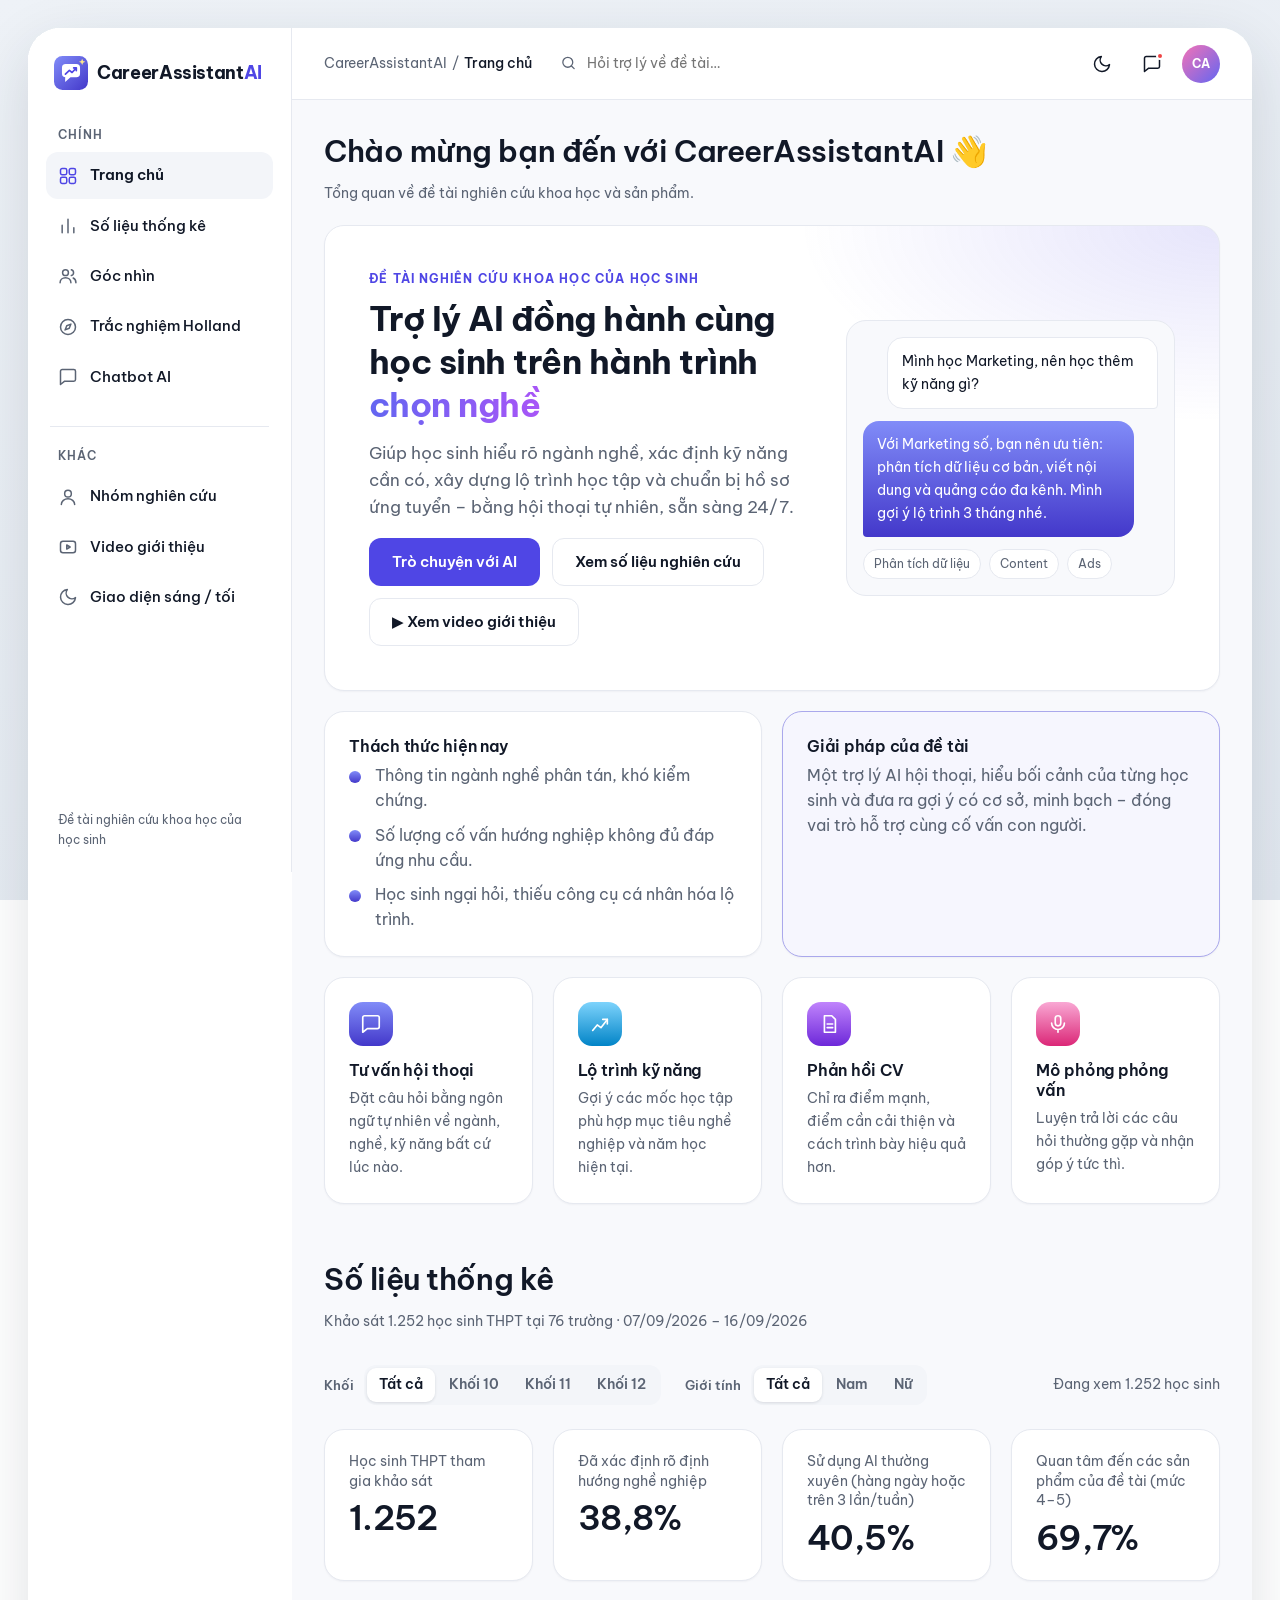
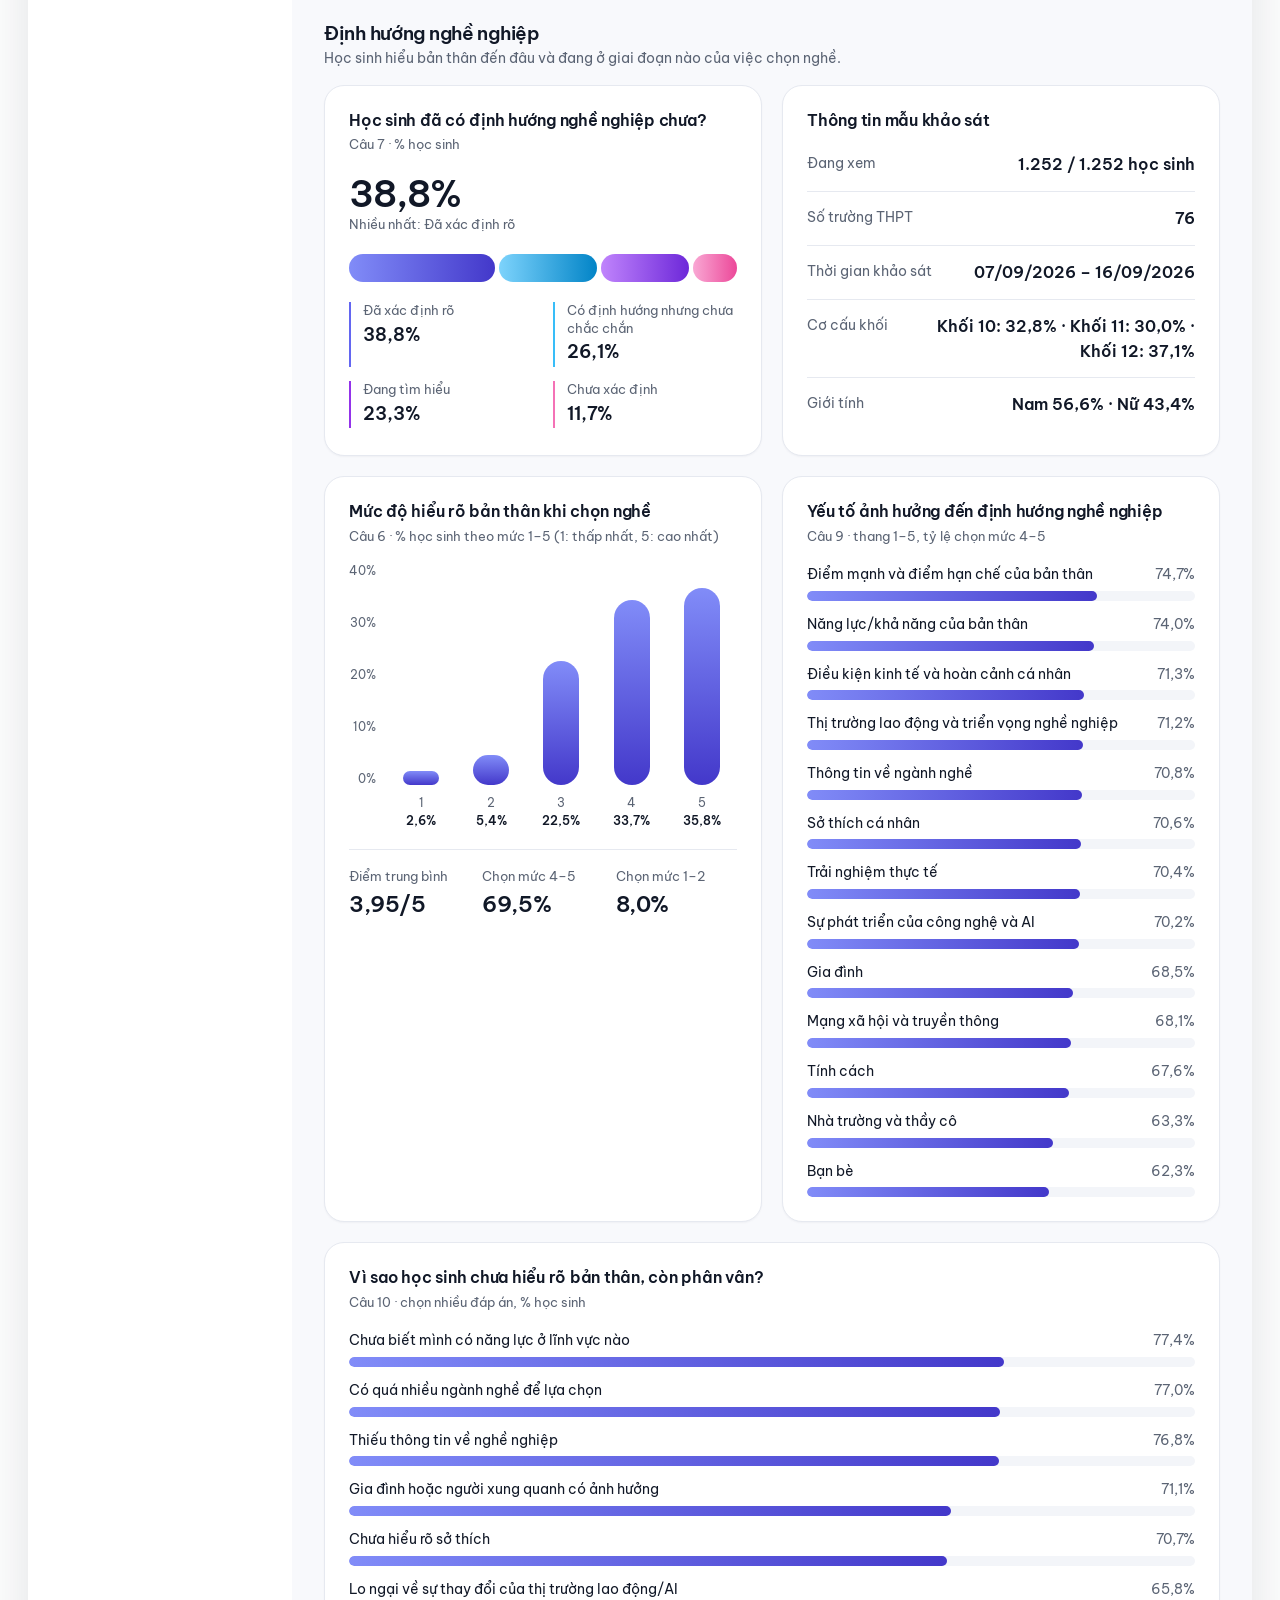
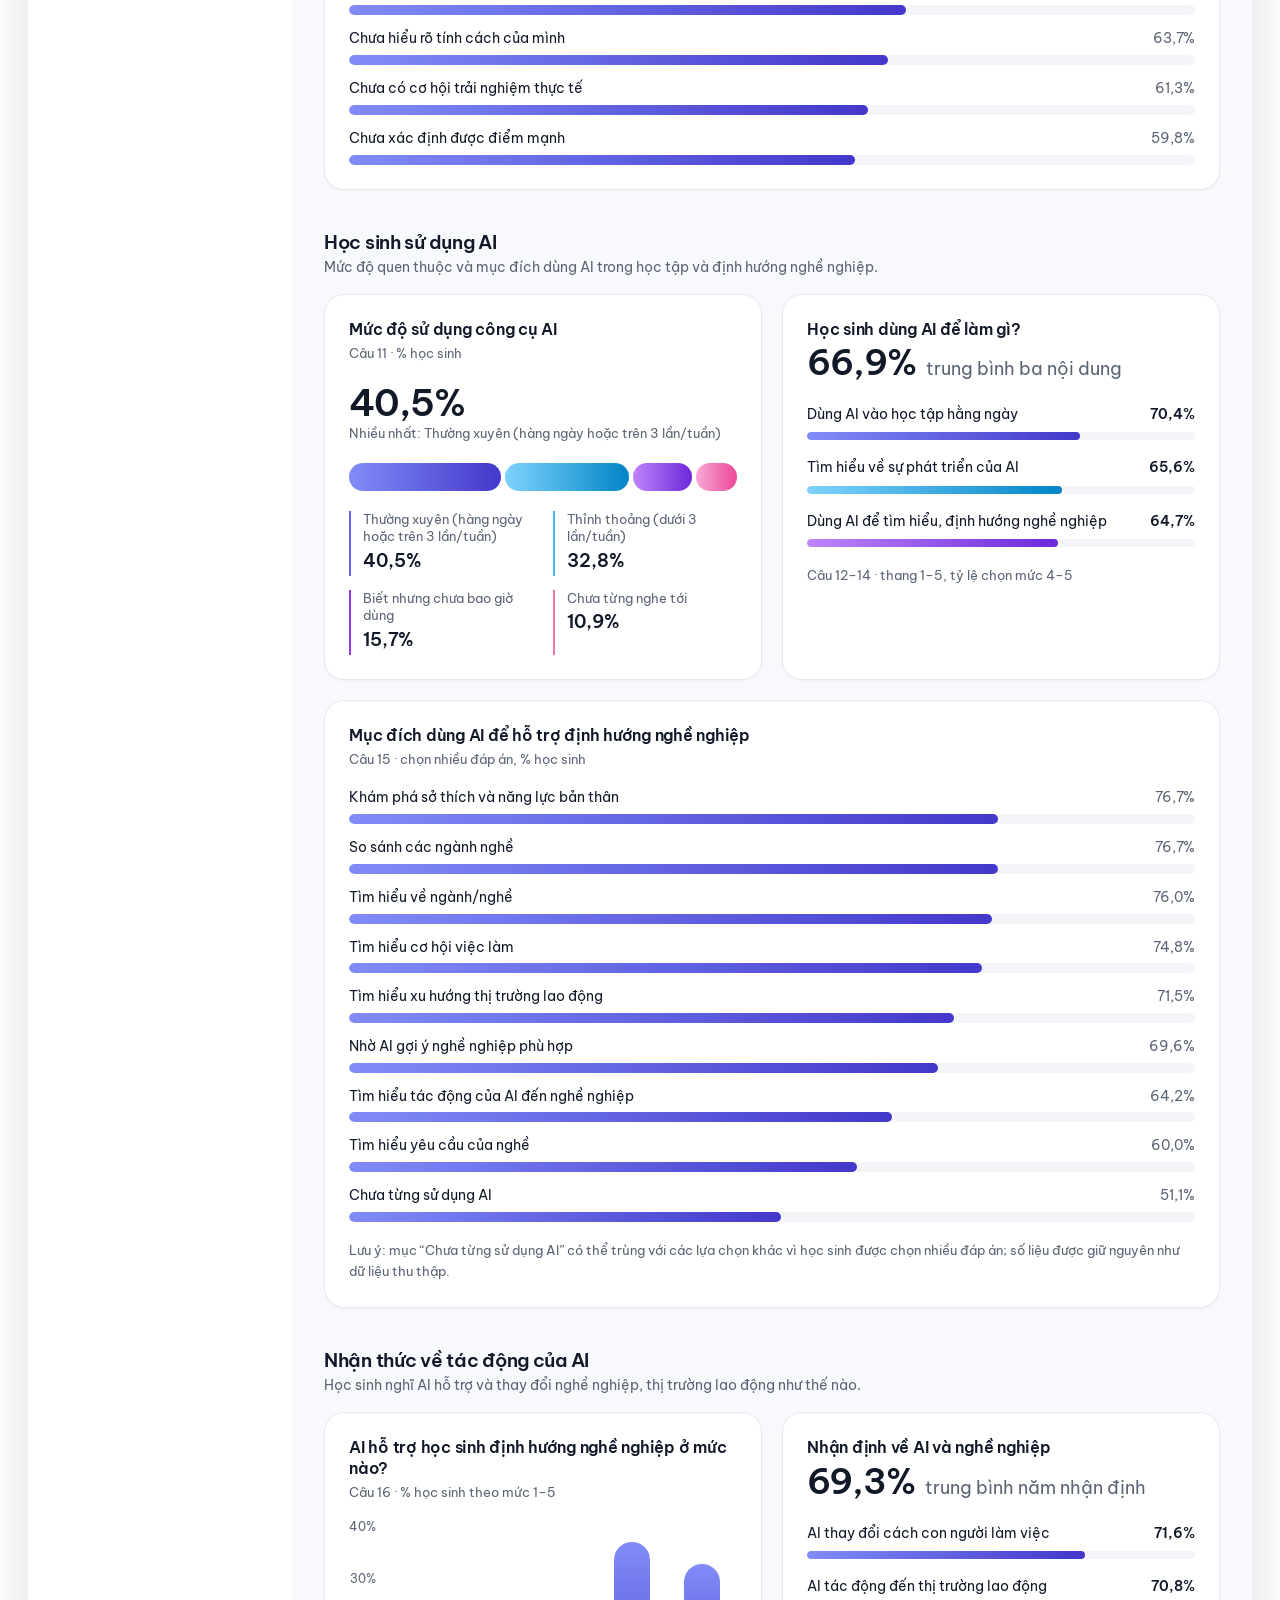
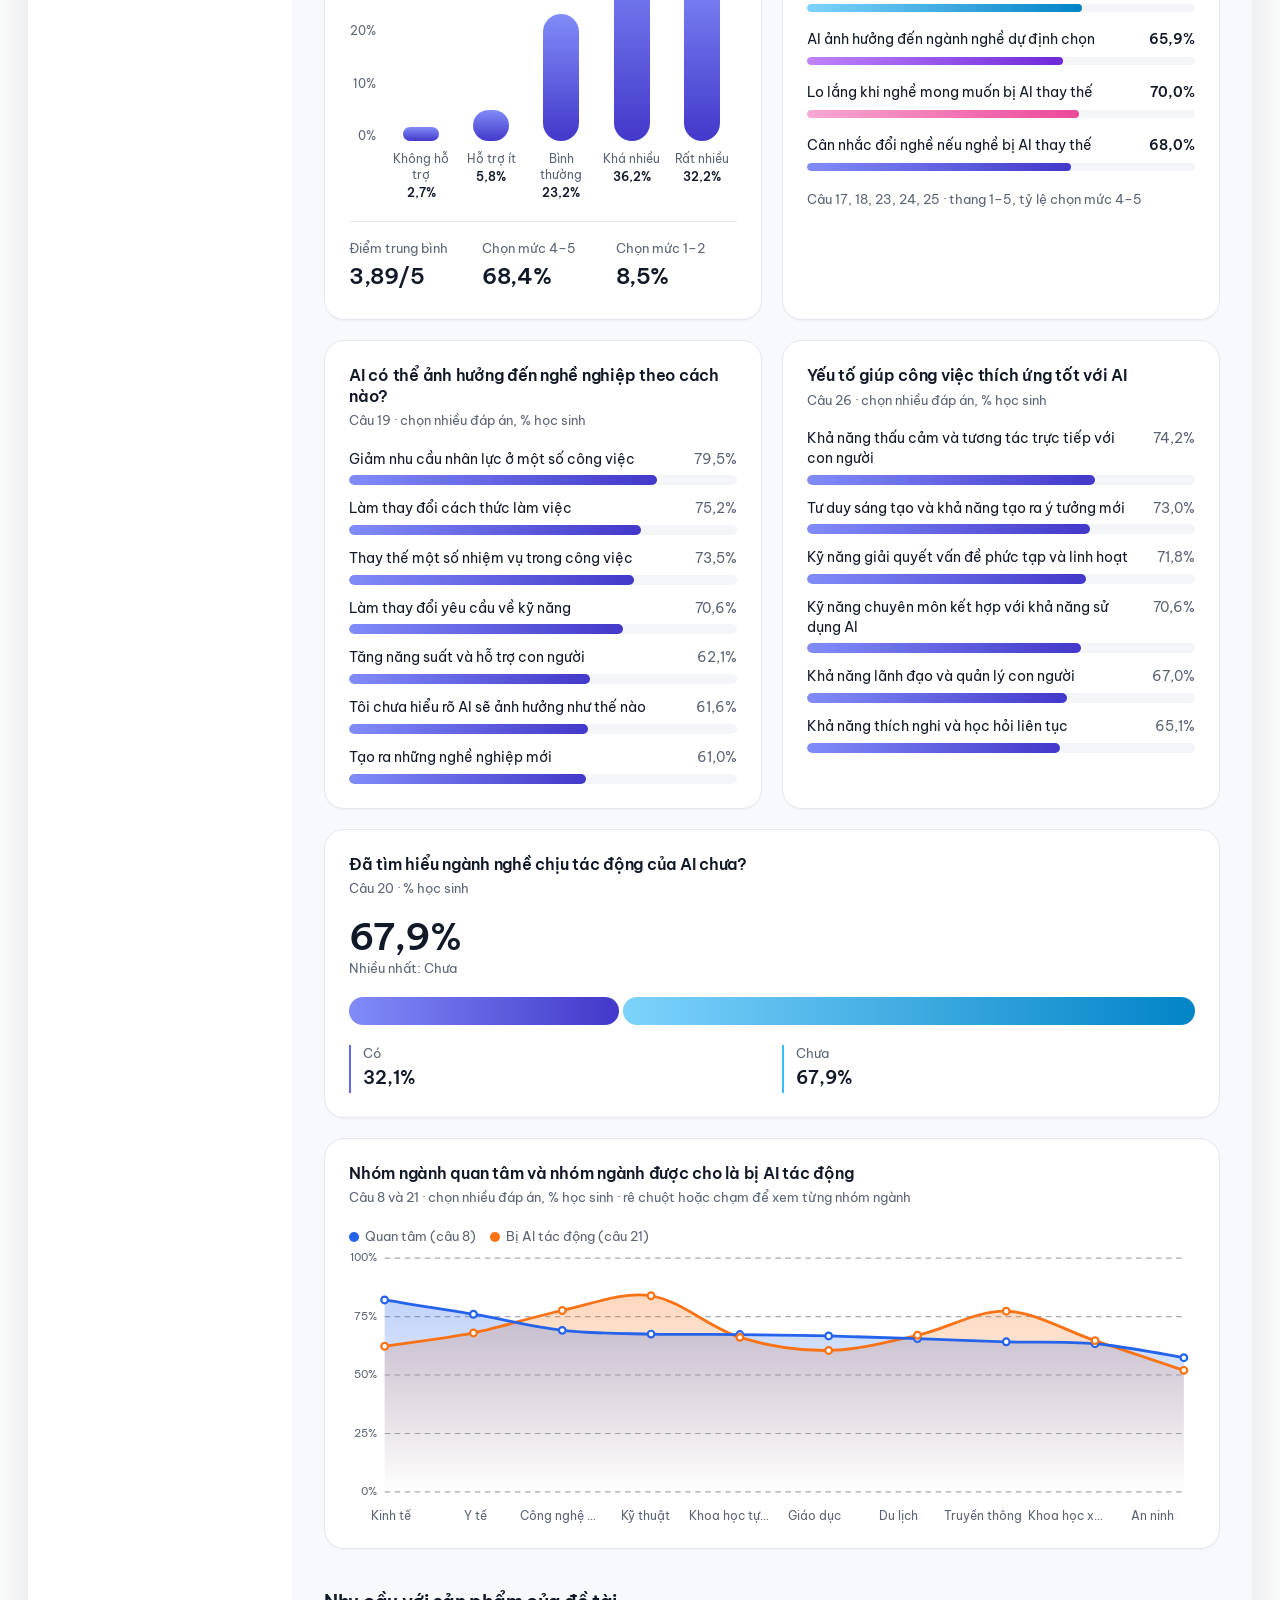
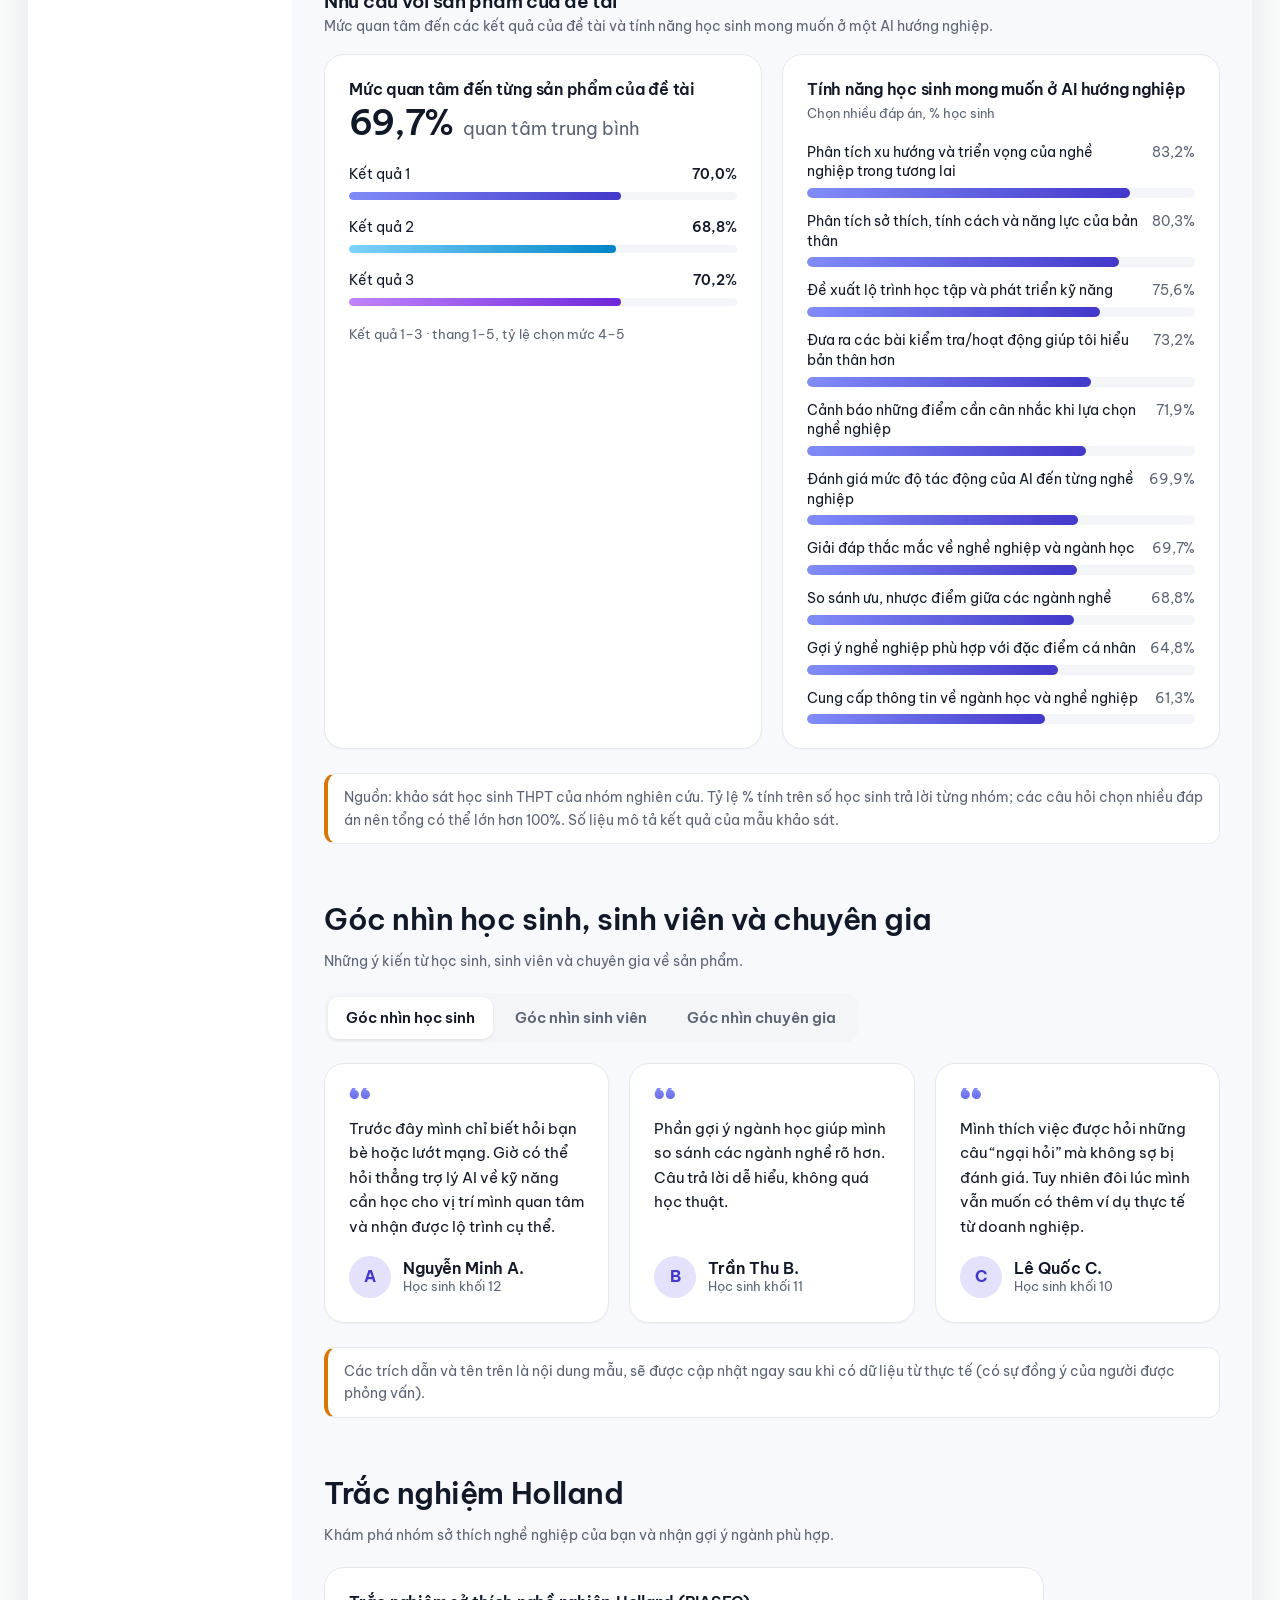
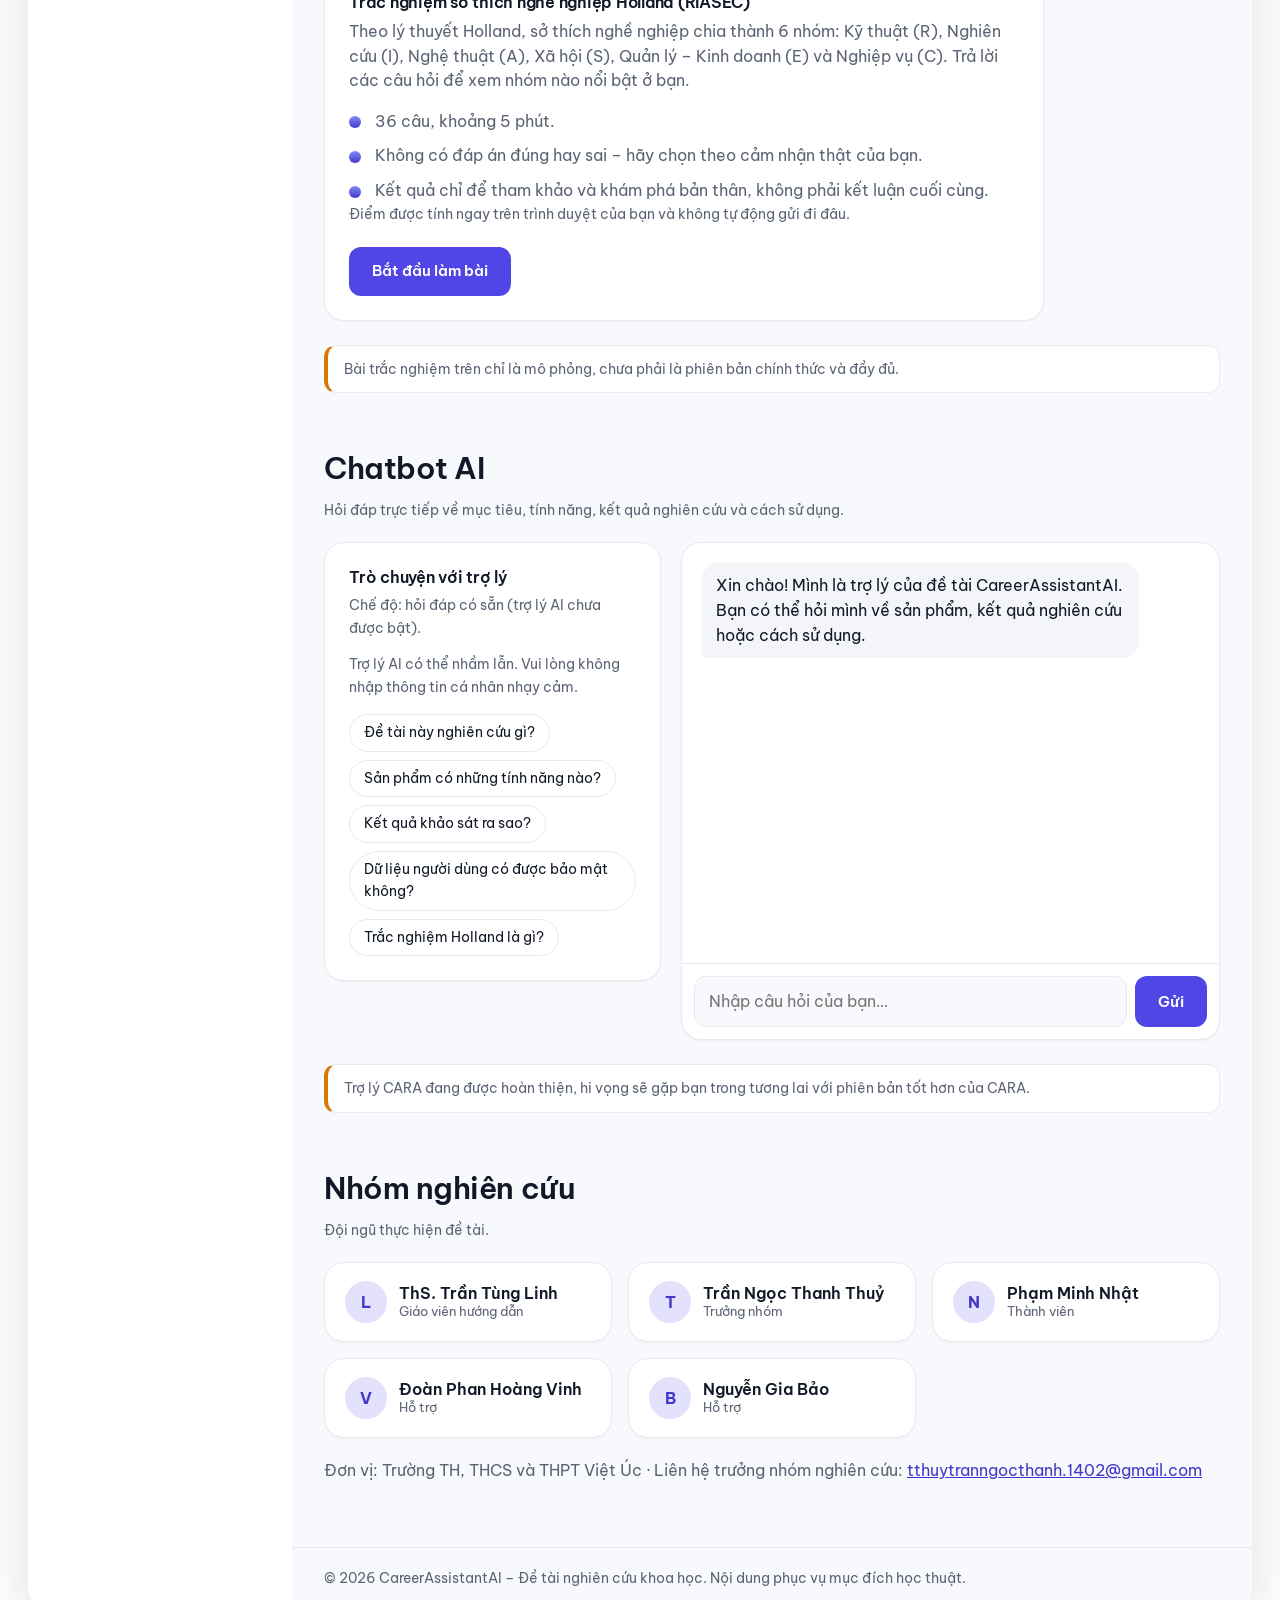
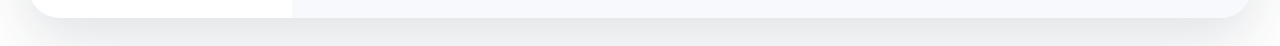
==== commit bcd2d6ed: "Update index.html" ====
--- a/index.html
+++ b/index.html
@@ -9,11 +9,11 @@
   <meta property="og:title" content="CareerAssistantAI – Trợ lý AI hướng nghiệp cho học sinh">
   <meta property="og:description" content="Sản phẩm của đề tài nghiên cứu khoa học: số liệu khảo sát, góc nhìn học sinh – chuyên gia và chatbot AI.">
   <meta property="og:type" content="website">
-  <link rel="icon" href="assets/img/favicon.svg?v=20260924k" type="image/svg+xml">
+  <link rel="icon" href="assets/img/favicon.svg?v=20260924l" type="image/svg+xml">
   <link rel="preconnect" href="https://fonts.googleapis.com">
   <link rel="preconnect" href="https://fonts.gstatic.com" crossorigin>
   <link rel="stylesheet" href="https://fonts.googleapis.com/css2?family=Be+Vietnam+Pro:wght@400;500;600;700;800&display=swap">
-  <link rel="stylesheet" href="assets/css/style.css?v=20260924k">
+  <link rel="stylesheet" href="assets/css/style.css?v=20260924l">
   <script>
     (function () {
       try {
@@ -30,7 +30,7 @@
     <!-- SIDEBAR -->
     <aside class="sidebar" id="nav" aria-label="Thanh bên">
       <a class="brand" href="#trang-chu" aria-label="CareerAssistantAI – về đầu trang">
-        <img src="assets/img/favicon.svg?v=20260924k" alt="" width="34" height="34">
+        <img src="assets/img/favicon.svg?v=20260924l" alt="" width="34" height="34">
         <span>CareerAssistant<b>AI</b></span>
       </a>
 
@@ -275,10 +275,10 @@
     <svg viewBox="0 0 24 24" aria-hidden="true"><path d="M21 15a2 2 0 0 1-2 2H8l-5 4V5a2 2 0 0 1 2-2h14a2 2 0 0 1 2 2z"/></svg>
   </a>
 
-  <script src="assets/js/charts.js?v=20260924k" defer></script>
-  <script src="assets/js/survey.js?v=20260924k" defer></script>
-  <script src="assets/js/holland.js?v=20260924k" defer></script>
-  <script src="assets/js/chatbot.js?v=20260924k" defer></script>
-  <script src="assets/js/main.js?v=20260924k" defer></script>
+  <script src="assets/js/charts.js?v=20260924l" defer></script>
+  <script src="assets/js/survey.js?v=20260924l" defer></script>
+  <script src="assets/js/holland.js?v=20260924l" defer></script>
+  <script src="assets/js/chatbot.js?v=20260924l" defer></script>
+  <script src="assets/js/main.js?v=20260924l" defer></script>
 </body>
 </html>
--- a/assets/css/style.css
+++ b/assets/css/style.css
@@ -335,7 +335,7 @@
 .trend-inner { min-width: 600px; }
 .trend { position: relative; }
 .trend-svg { display: block; width: 100%; height: auto; overflow: visible; }
-.trend-grid { stroke: var(--border); stroke-width: 1; }
+.trend-grid { stroke: var(--muted); stroke-opacity: .55; stroke-width: 1; stroke-dasharray: 5 4; stroke-linecap: butt; }
 .trend-axis { fill: var(--muted); stroke: none; font-size: 10px; font-family: var(--font); }
 .trend-line { stroke-width: 2.5; stroke-linecap: round; stroke-linejoin: round; }
 .trend-line-a { stroke: #2563eb; }
@@ -346,7 +346,7 @@
 .trend-dot-a { stroke: #2563eb; }
 .trend-dot-b { stroke: #f97316; }
 .trend-dot.is-active { r: 5; }
-.trend-overlay { cursor: crosshair; pointer-events: all; }
+.trend-overlay { cursor: crosshair; pointer-events: all; stroke: none; }
 .trend-labels { display: flex; margin-top: 6px; }
 .trend-labels span { flex: 1; min-width: 0; padding: 0 2px; font-size: .72rem; line-height: 1.3; color: var(--muted); text-align: center; overflow: hidden; text-overflow: ellipsis; white-space: nowrap; }
 .trend-tip { position: absolute; top: 6px; z-index: 2; transform: translateX(-50%); min-width: 168px; padding: 10px 12px; border-radius: 12px; background: #111827; color: #fff; font-size: .8rem; line-height: 1.5; box-shadow: 0 10px 24px rgba(17, 24, 39, .35); opacity: 0; pointer-events: none; transition: opacity .12s ease; }
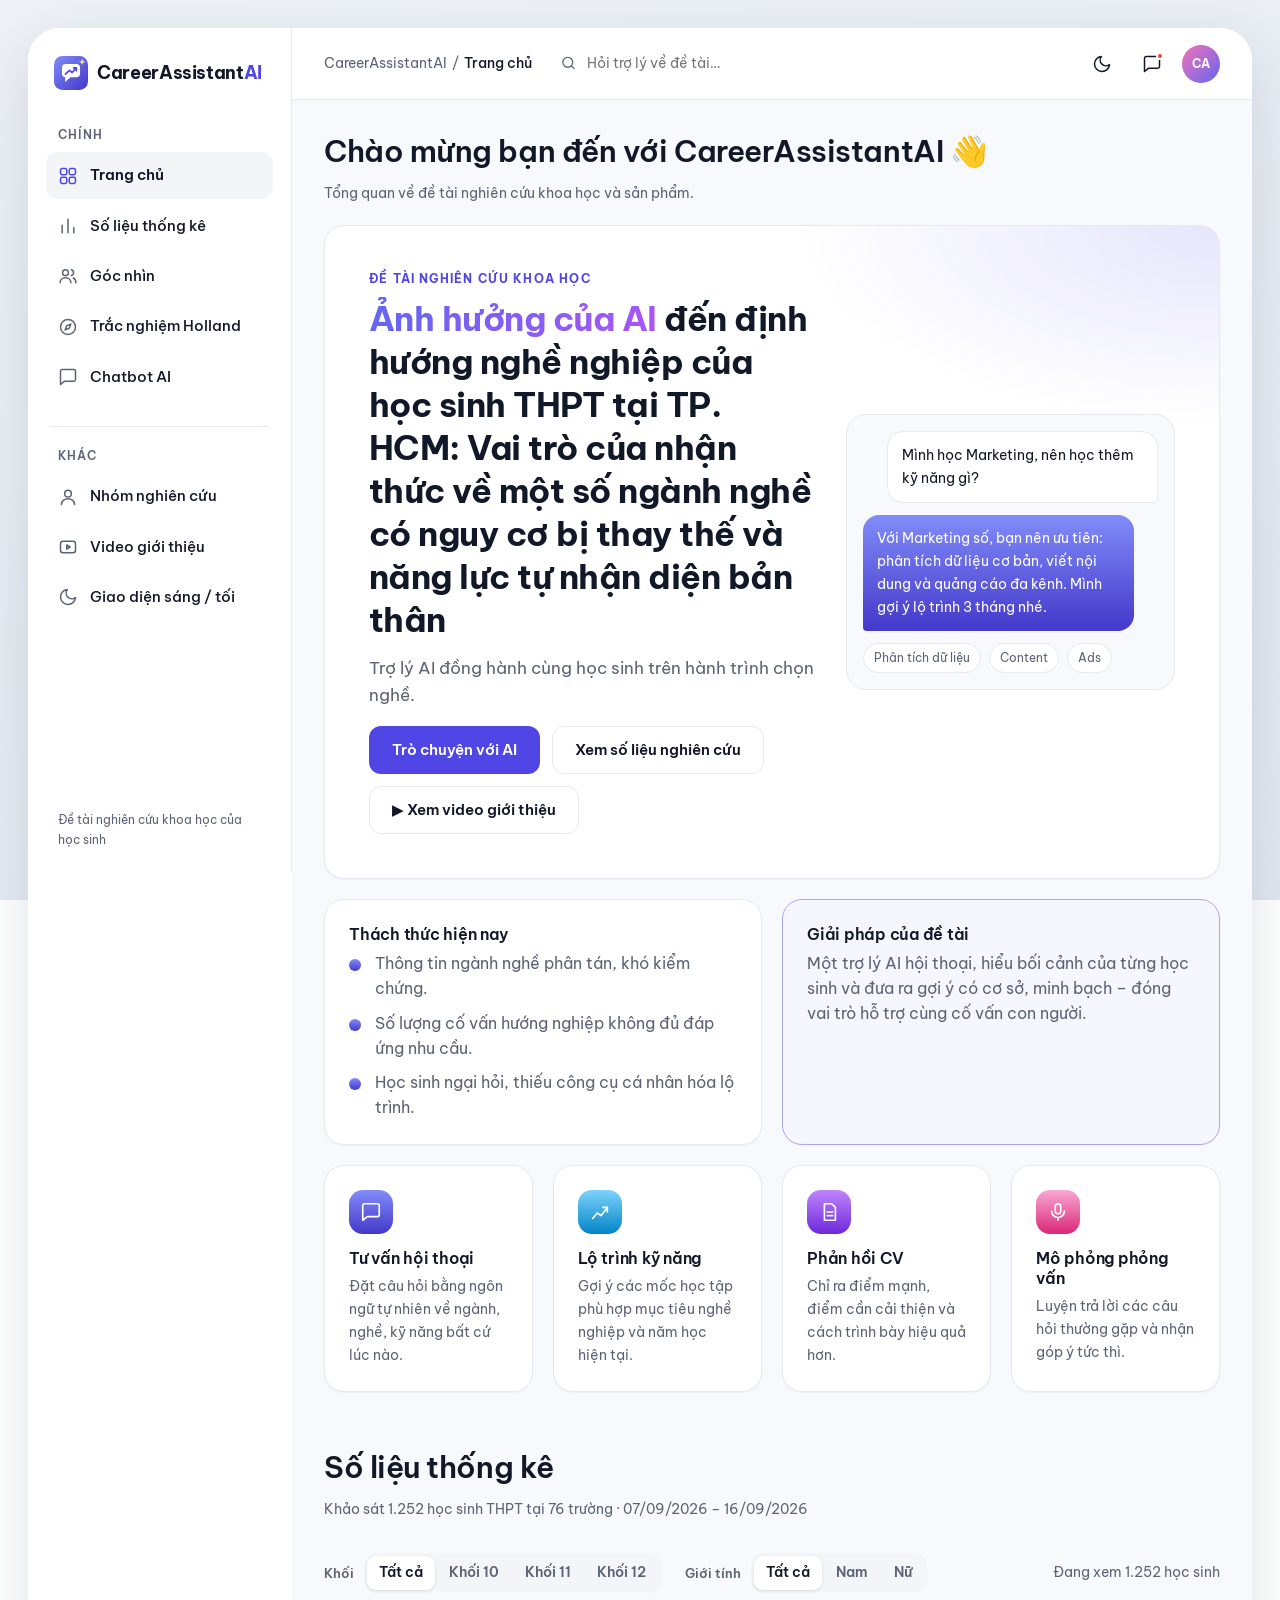
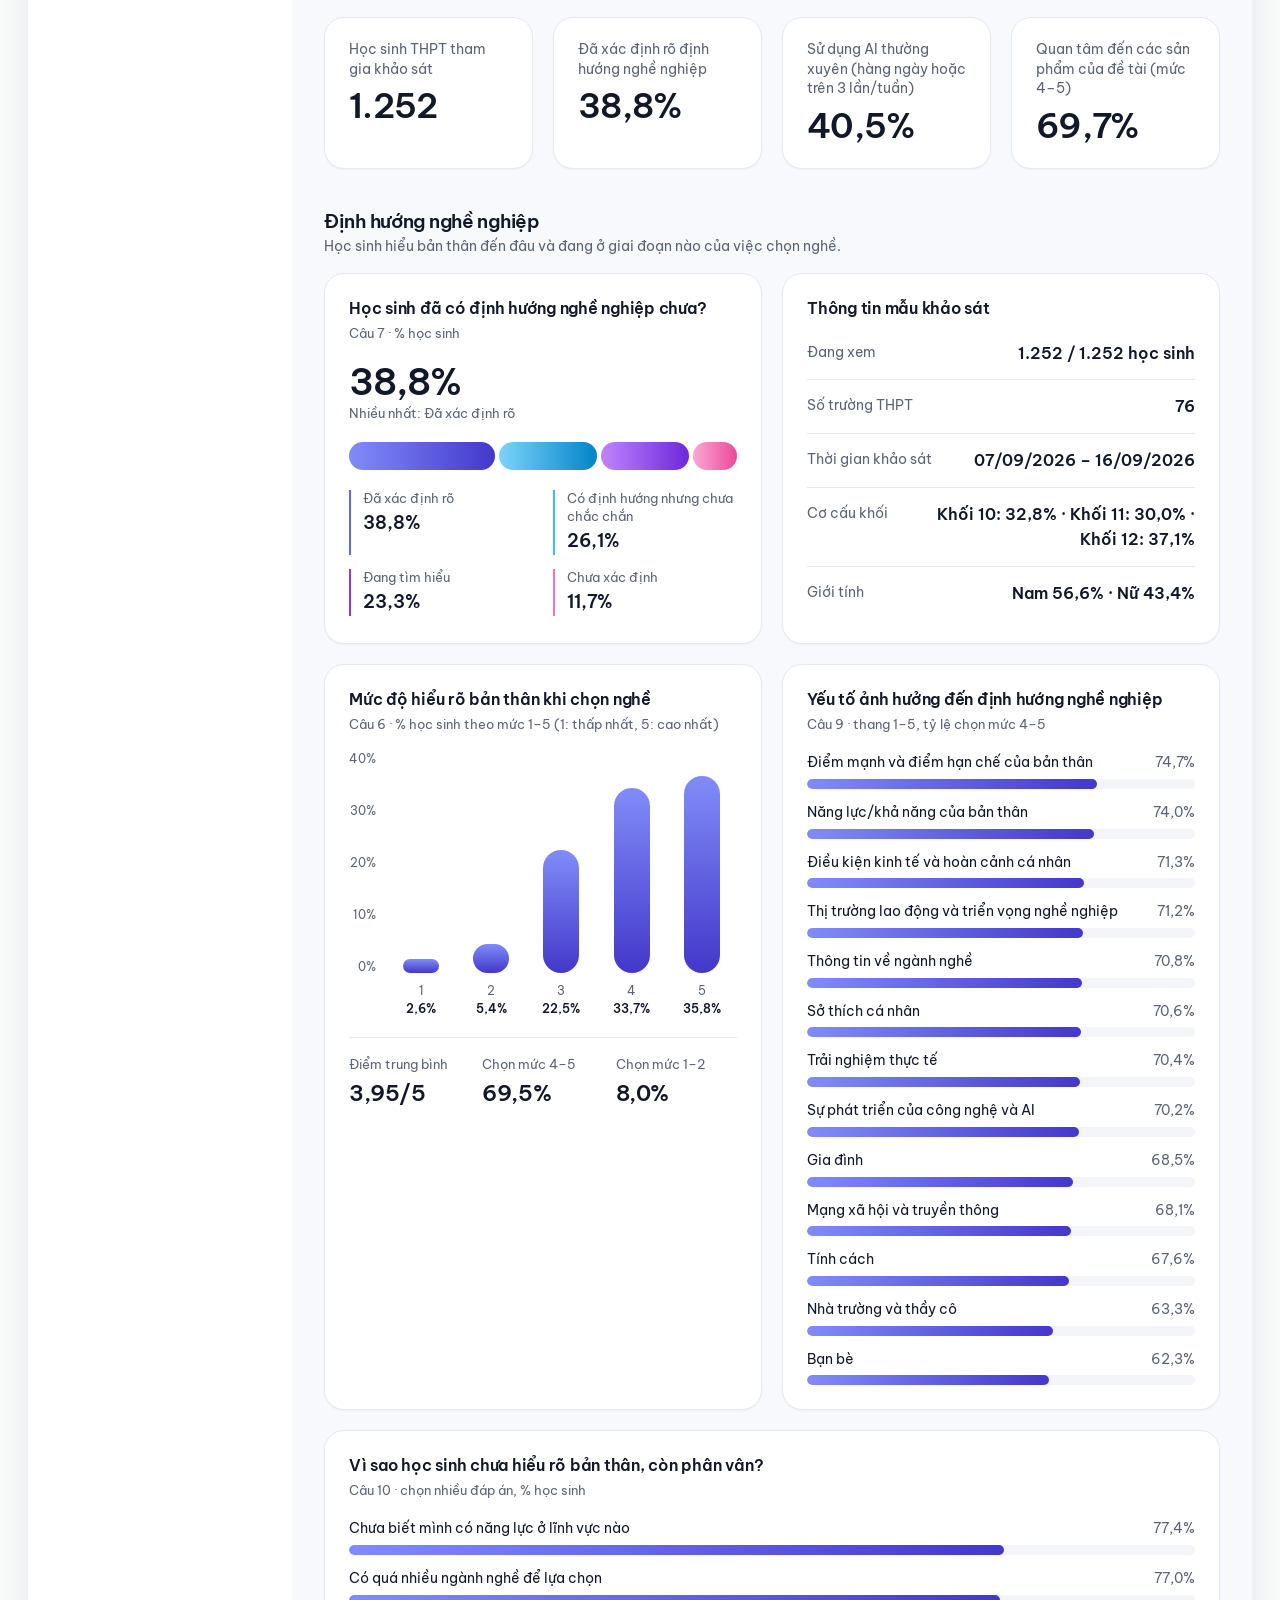
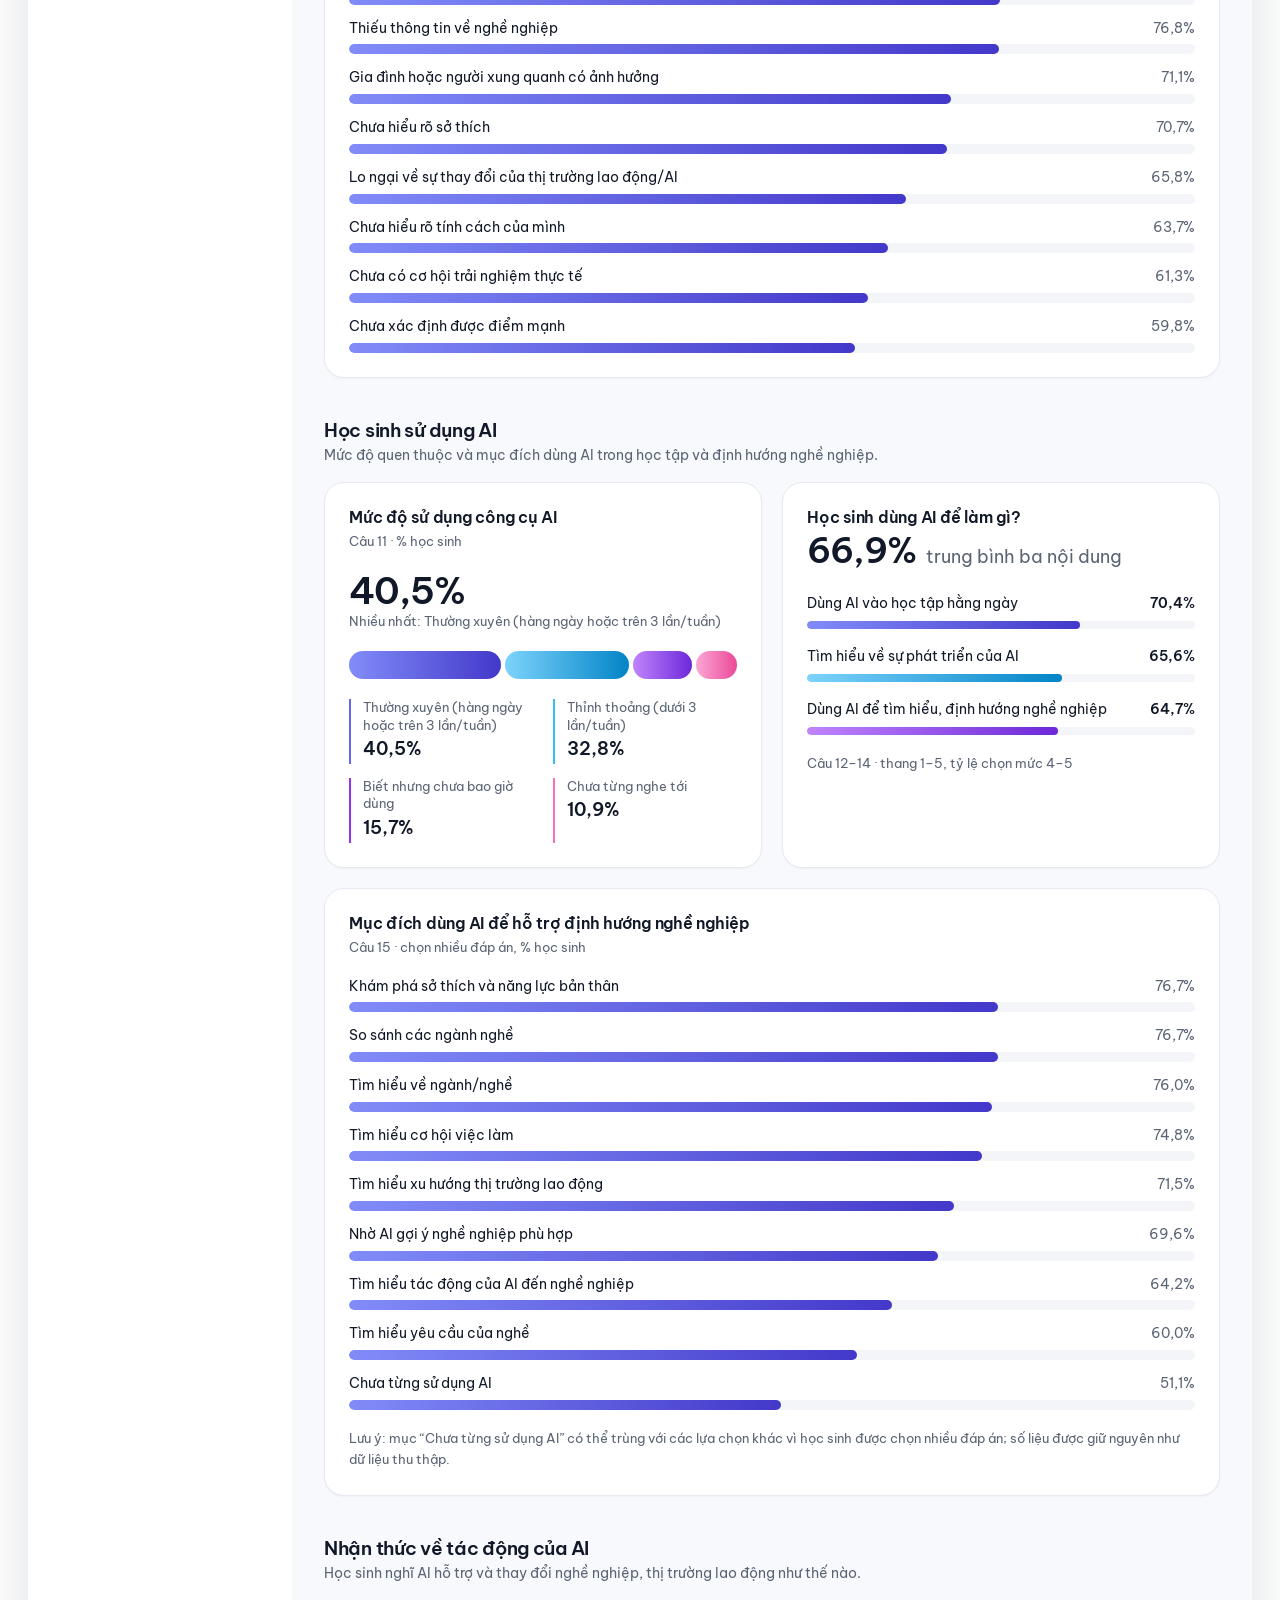
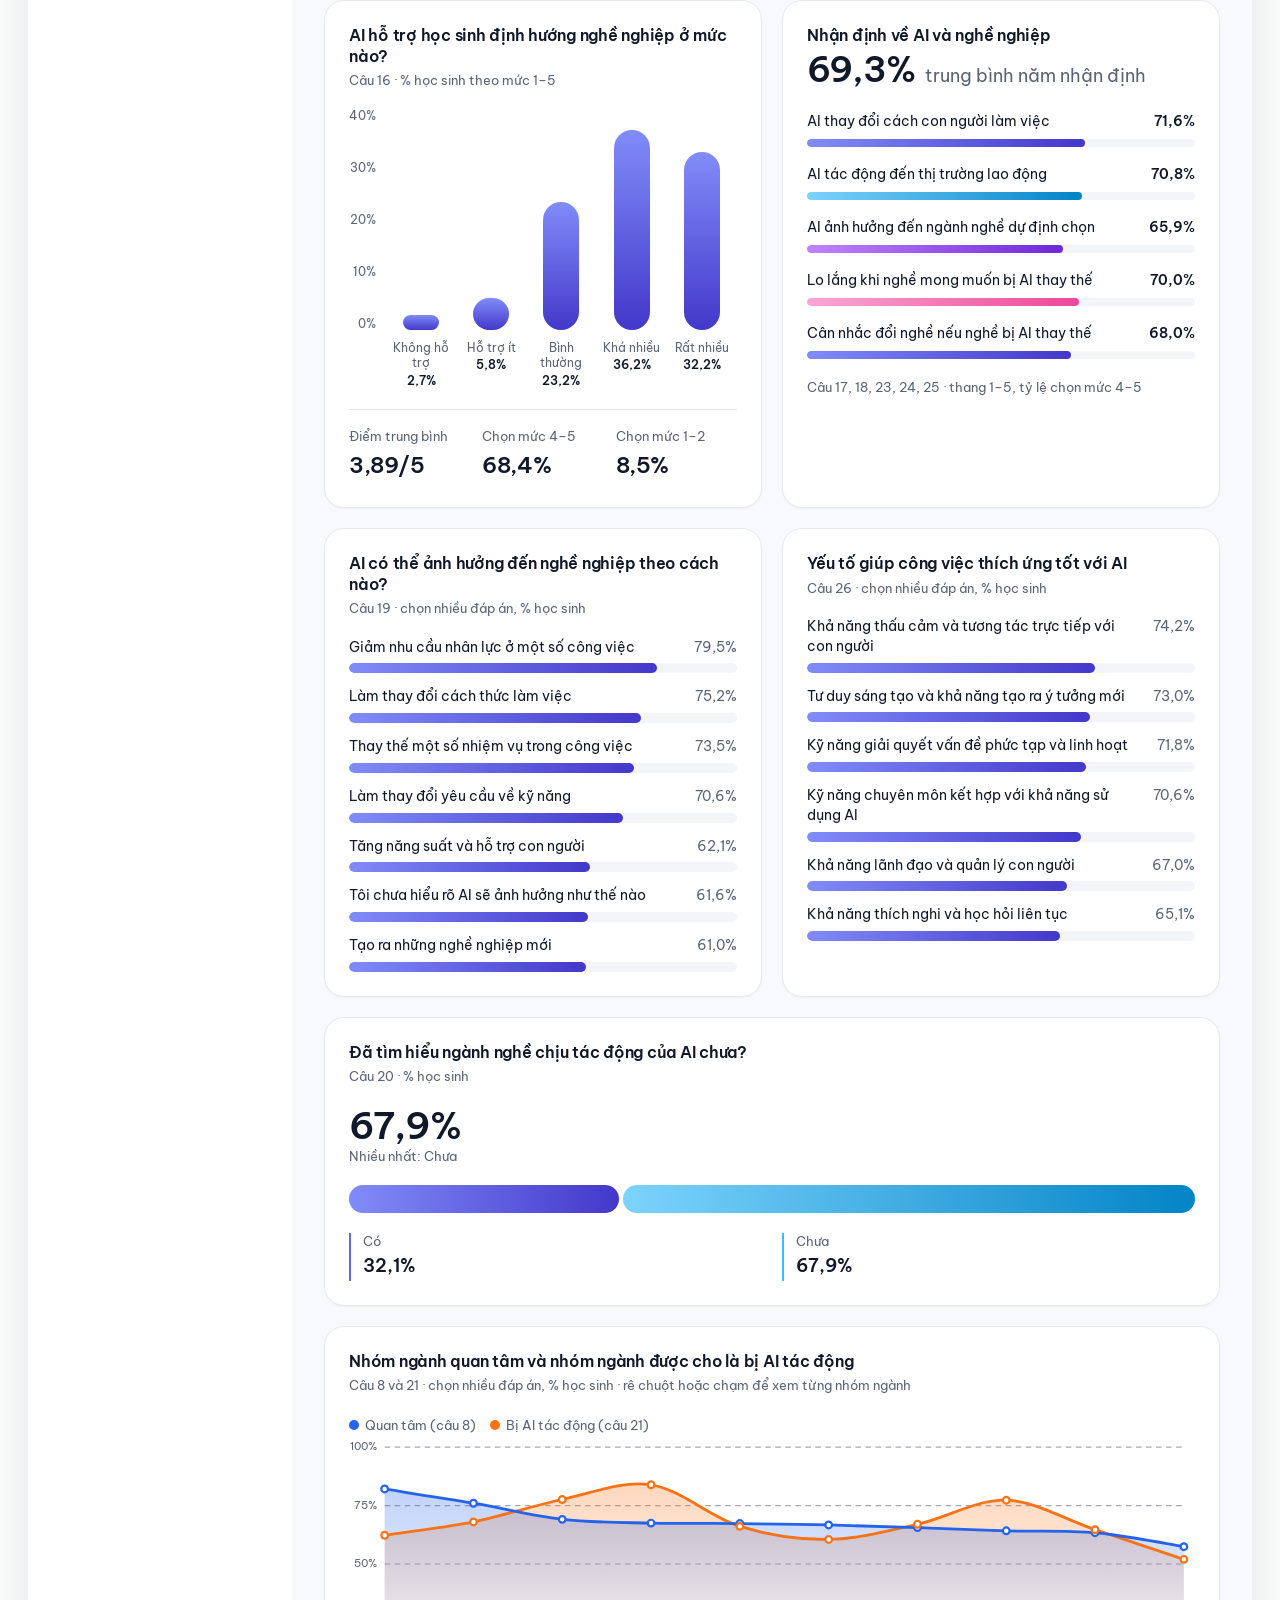
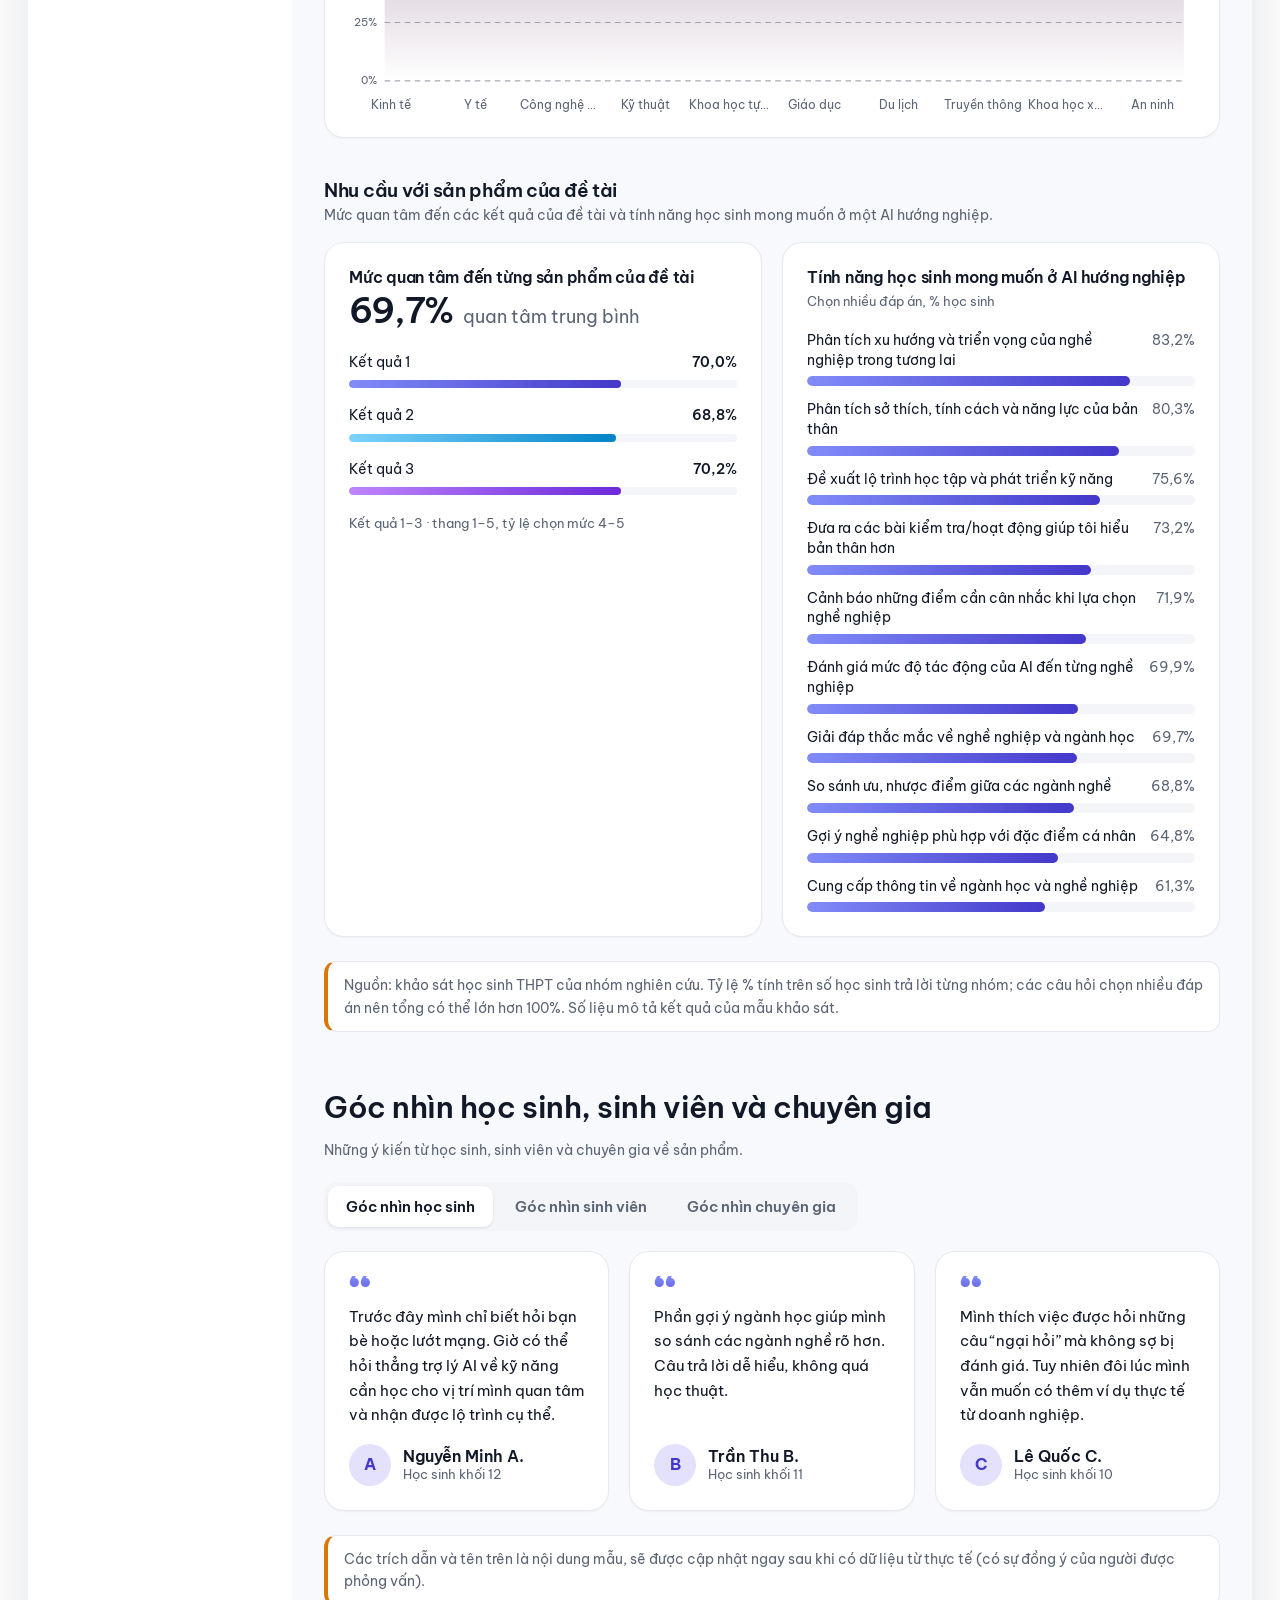
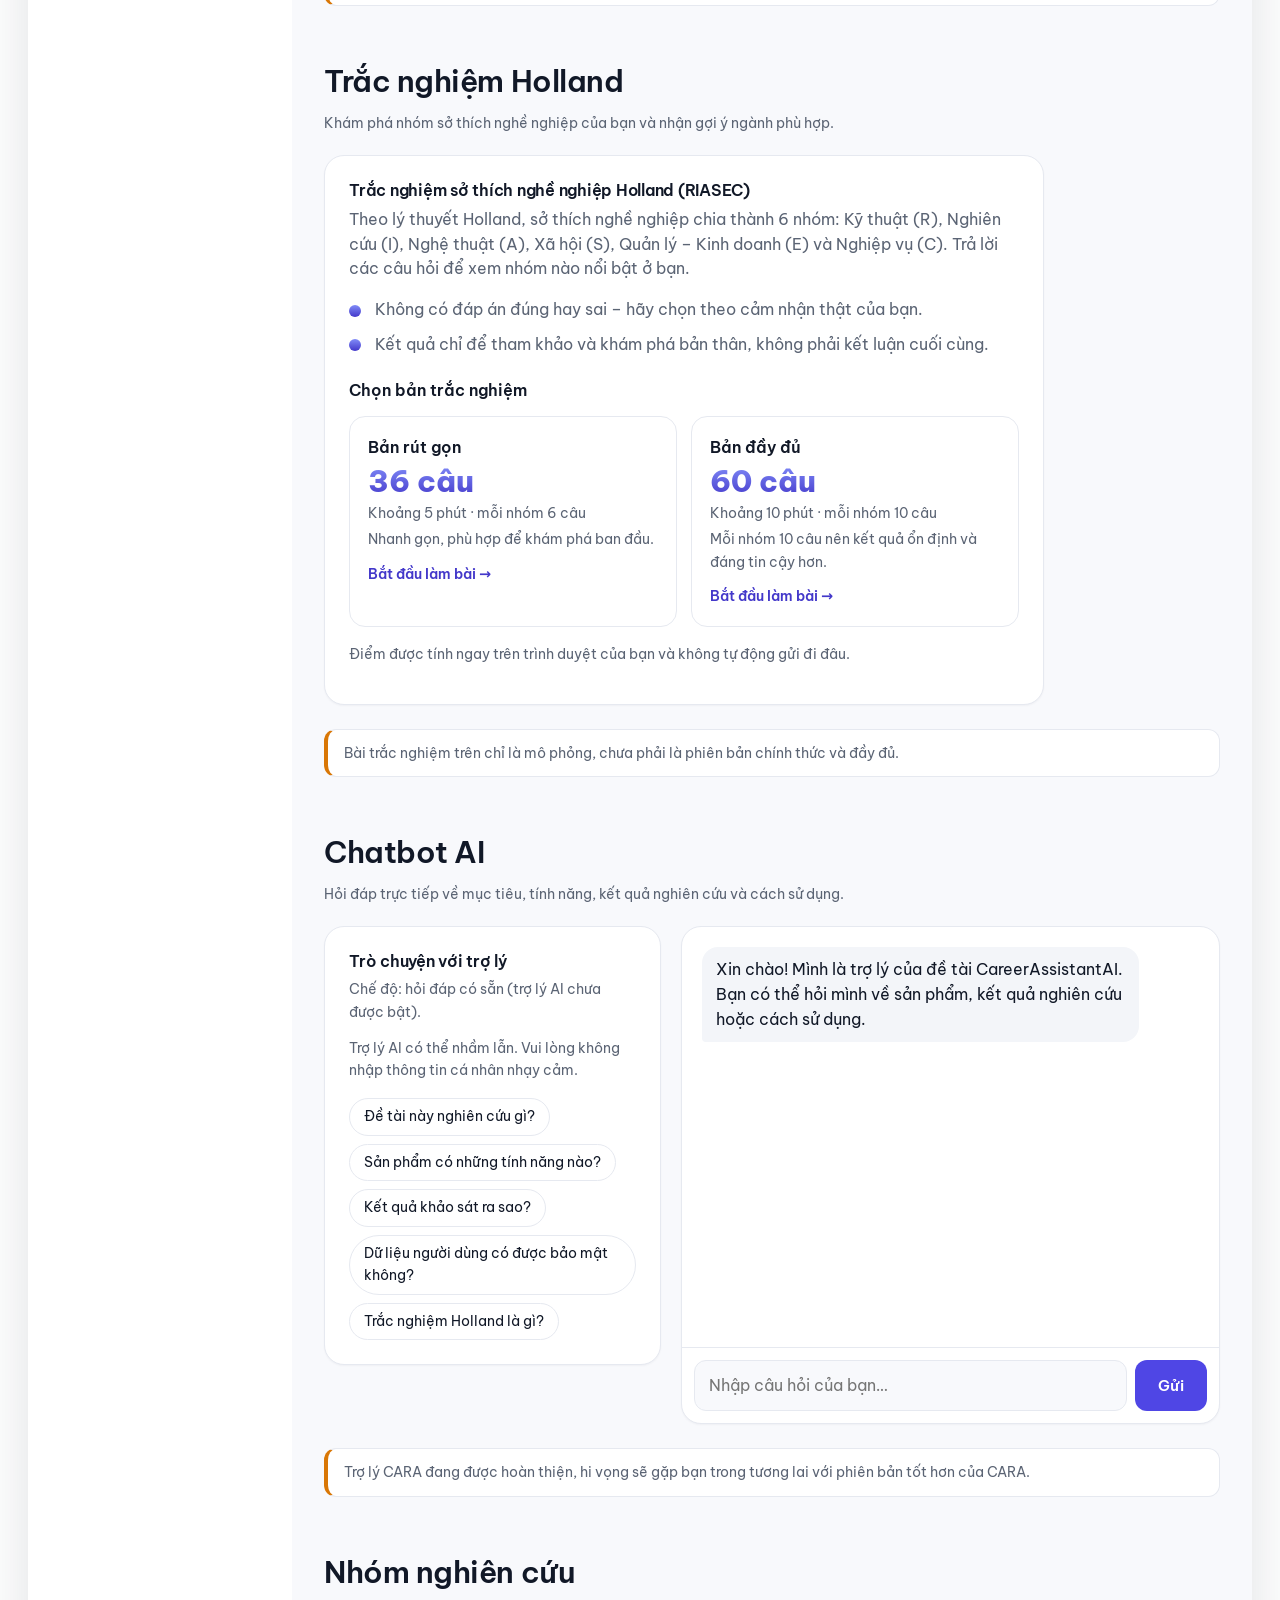
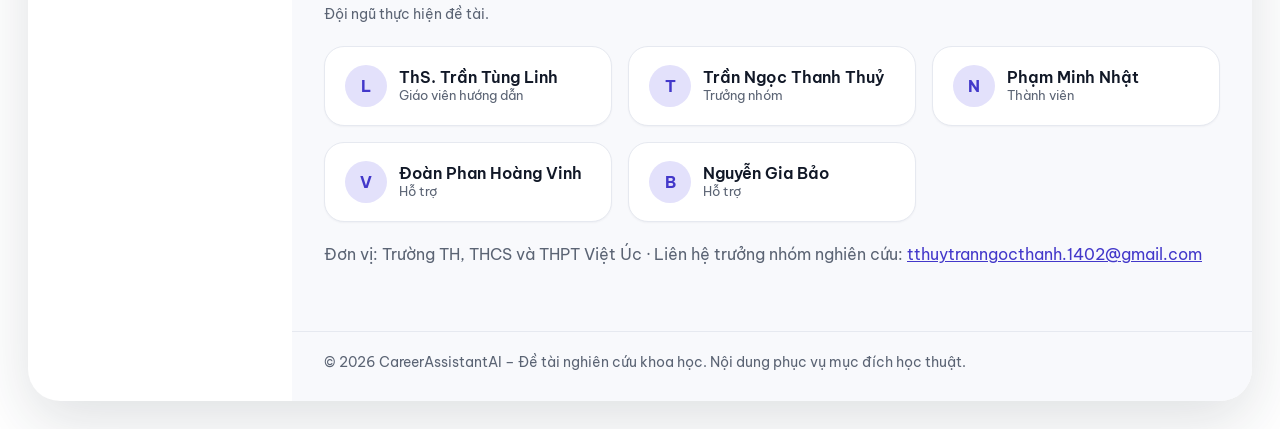
==== commit 22390195: "Update index.html" ====
--- a/index.html
+++ b/index.html
@@ -9,11 +9,11 @@
   <meta property="og:title" content="CareerAssistantAI – Trợ lý AI hướng nghiệp cho học sinh">
   <meta property="og:description" content="Sản phẩm của đề tài nghiên cứu khoa học: số liệu khảo sát, góc nhìn học sinh – chuyên gia và chatbot AI.">
   <meta property="og:type" content="website">
-  <link rel="icon" href="assets/img/favicon.svg?v=20260924l" type="image/svg+xml">
+  <link rel="icon" href="assets/img/favicon.svg?v=20260924o" type="image/svg+xml">
   <link rel="preconnect" href="https://fonts.googleapis.com">
   <link rel="preconnect" href="https://fonts.gstatic.com" crossorigin>
   <link rel="stylesheet" href="https://fonts.googleapis.com/css2?family=Be+Vietnam+Pro:wght@400;500;600;700;800&display=swap">
-  <link rel="stylesheet" href="assets/css/style.css?v=20260924l">
+  <link rel="stylesheet" href="assets/css/style.css?v=20260924o">
   <script>
     (function () {
       try {
@@ -30,7 +30,7 @@
     <!-- SIDEBAR -->
     <aside class="sidebar" id="nav" aria-label="Thanh bên">
       <a class="brand" href="#trang-chu" aria-label="CareerAssistantAI – về đầu trang">
-        <img src="assets/img/favicon.svg?v=20260924l" alt="" width="34" height="34">
+        <img src="assets/img/favicon.svg?v=20260924o" alt="" width="34" height="34">
         <span>CareerAssistant<b>AI</b></span>
       </a>
 
@@ -113,9 +113,9 @@
 
           <div class="card hero">
             <div class="hero-copy">
-              <p class="eyebrow">Đề tài nghiên cứu khoa học của học sinh</p>
-              <h2>Trợ lý AI đồng hành cùng học sinh trên hành trình <span class="accent">chọn nghề</span></h2>
-              <p class="lead">Giúp học sinh hiểu rõ ngành nghề, xác định kỹ năng cần có, xây dựng lộ trình học tập và chuẩn bị hồ sơ ứng tuyển – bằng hội thoại tự nhiên, sẵn sàng 24/7.</p>
+              <p class="eyebrow">Đề tài nghiên cứu khoa học</p>
+              <h2 class="hero-title"><span class="accent">Ảnh hưởng của AI</span> đến định hướng nghề nghiệp của học sinh THPT tại TP. HCM: Vai trò của nhận thức về một số ngành nghề có nguy cơ bị thay thế và năng lực tự nhận diện bản thân</h2>
+              <p class="lead">Trợ lý AI đồng hành cùng học sinh trên hành trình chọn nghề.</p>
               <div class="cta-row">
                 <a class="btn btn-primary" href="#chatbot">Trò chuyện với AI</a>
                 <a class="btn btn-ghost" href="#so-lieu">Xem số liệu nghiên cứu</a>
@@ -275,10 +275,10 @@
     <svg viewBox="0 0 24 24" aria-hidden="true"><path d="M21 15a2 2 0 0 1-2 2H8l-5 4V5a2 2 0 0 1 2-2h14a2 2 0 0 1 2 2z"/></svg>
   </a>
 
-  <script src="assets/js/charts.js?v=20260924l" defer></script>
-  <script src="assets/js/survey.js?v=20260924l" defer></script>
-  <script src="assets/js/holland.js?v=20260924l" defer></script>
-  <script src="assets/js/chatbot.js?v=20260924l" defer></script>
-  <script src="assets/js/main.js?v=20260924l" defer></script>
+  <script src="assets/js/charts.js?v=20260924o" defer></script>
+  <script src="assets/js/survey.js?v=20260924o" defer></script>
+  <script src="assets/js/holland.js?v=20260924o" defer></script>
+  <script src="assets/js/chatbot.js?v=20260924o" defer></script>
+  <script src="assets/js/main.js?v=20260924o" defer></script>
 </body>
 </html>
--- a/assets/css/style.css
+++ b/assets/css/style.css
@@ -416,6 +416,14 @@
 /* ===== Trắc nghiệm Holland ===== */
 .holland-intro { max-width: 720px; }
 .holland-intro .btn { margin-top: 8px; }
+.mode-title { margin: 22px 0 12px; font-size: 1rem; font-weight: 600; }
+.mode-grid { display: grid; grid-template-columns: repeat(2, minmax(0, 1fr)); gap: 14px; margin-bottom: 16px; }
+.mode-card { display: flex; flex-direction: column; align-items: flex-start; gap: 4px; padding: 18px; border: 1px solid var(--border); border-radius: 16px; background: var(--surface); color: var(--text); font: inherit; text-align: left; cursor: pointer; transition: border-color .15s ease, transform .15s ease; }
+.mode-card:hover { border-color: var(--primary); transform: translateY(-2px); }
+.mode-name { font-weight: 600; }
+.mode-count { font-size: 1.9rem; font-weight: 800; line-height: 1.15; background: var(--g-indigo); -webkit-background-clip: text; background-clip: text; color: transparent; }
+.mode-meta { font-size: .85rem; color: var(--muted); }
+.mode-go { margin-top: 8px; font-size: .9rem; font-weight: 600; color: var(--primary-strong); }
 .holland-quiz { max-width: 760px; }
 .q-head { display: flex; justify-content: space-between; align-items: center; margin-bottom: 10px; }
 .q-count { font-size: .88rem; font-weight: 600; color: var(--muted); }
@@ -469,6 +477,7 @@
 @media (max-width: 1180px) { .res-types { grid-template-columns: 1fr; } }
 @media (max-width: 720px) {
   .res-grid { grid-template-columns: 1fr; }
+  .mode-grid { grid-template-columns: 1fr; }
   .q-options { grid-template-columns: 1fr; }
   .q-opt { flex-direction: row; justify-content: flex-start; gap: 12px; padding: 10px 14px; font-size: .92rem; text-align: left; }
   .q-text { min-height: 0; }
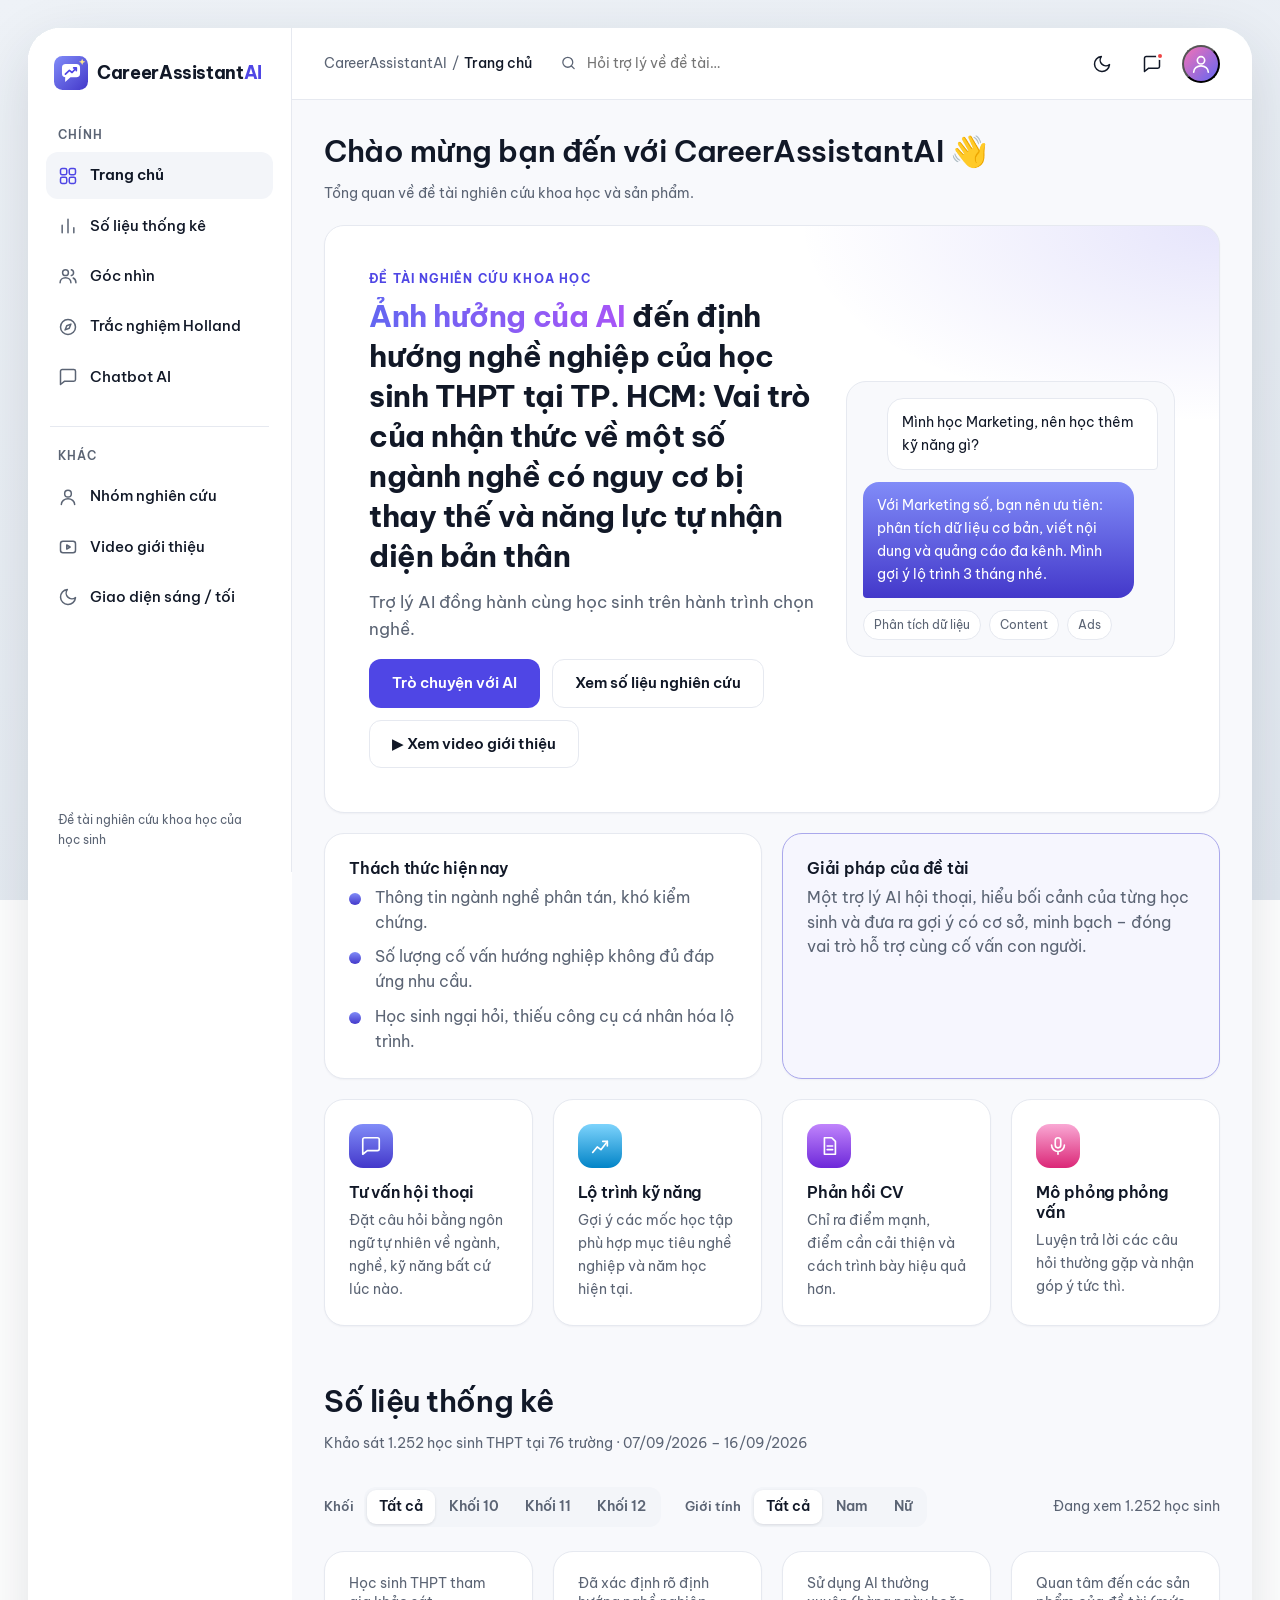
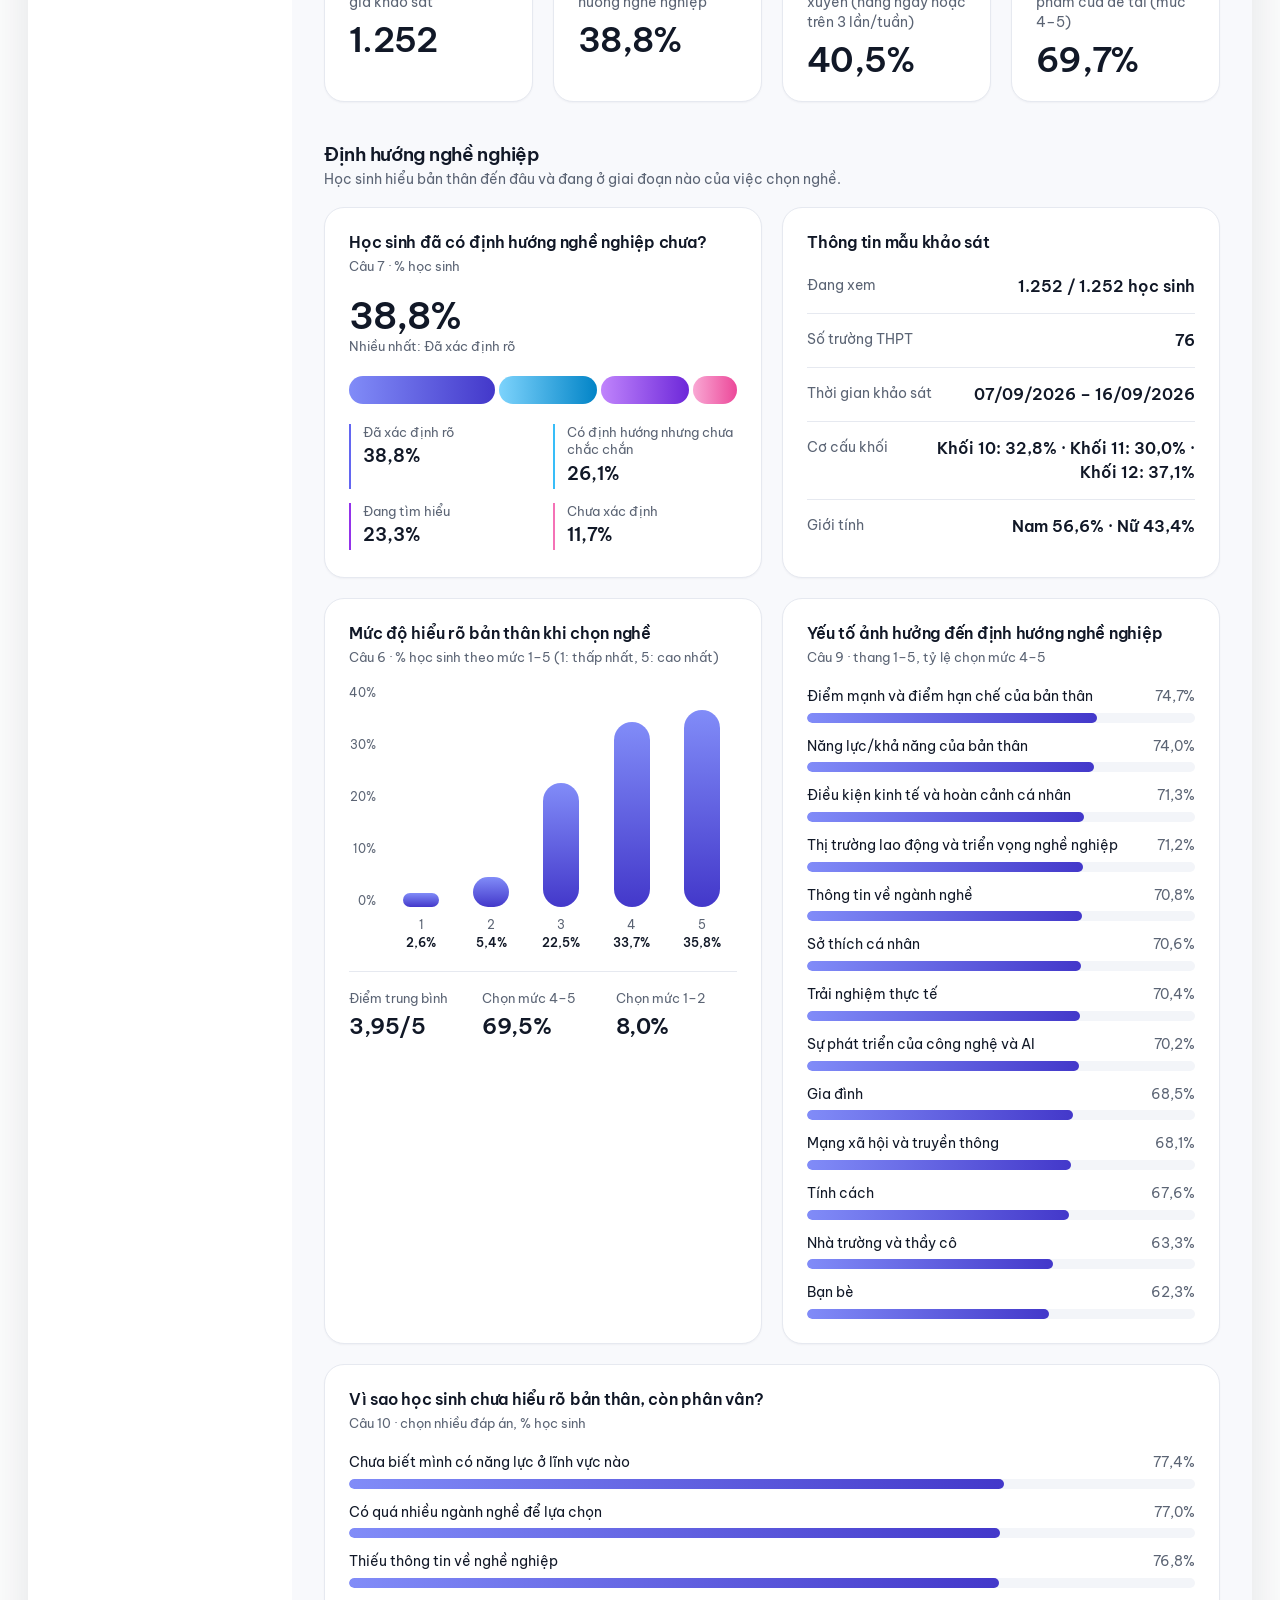
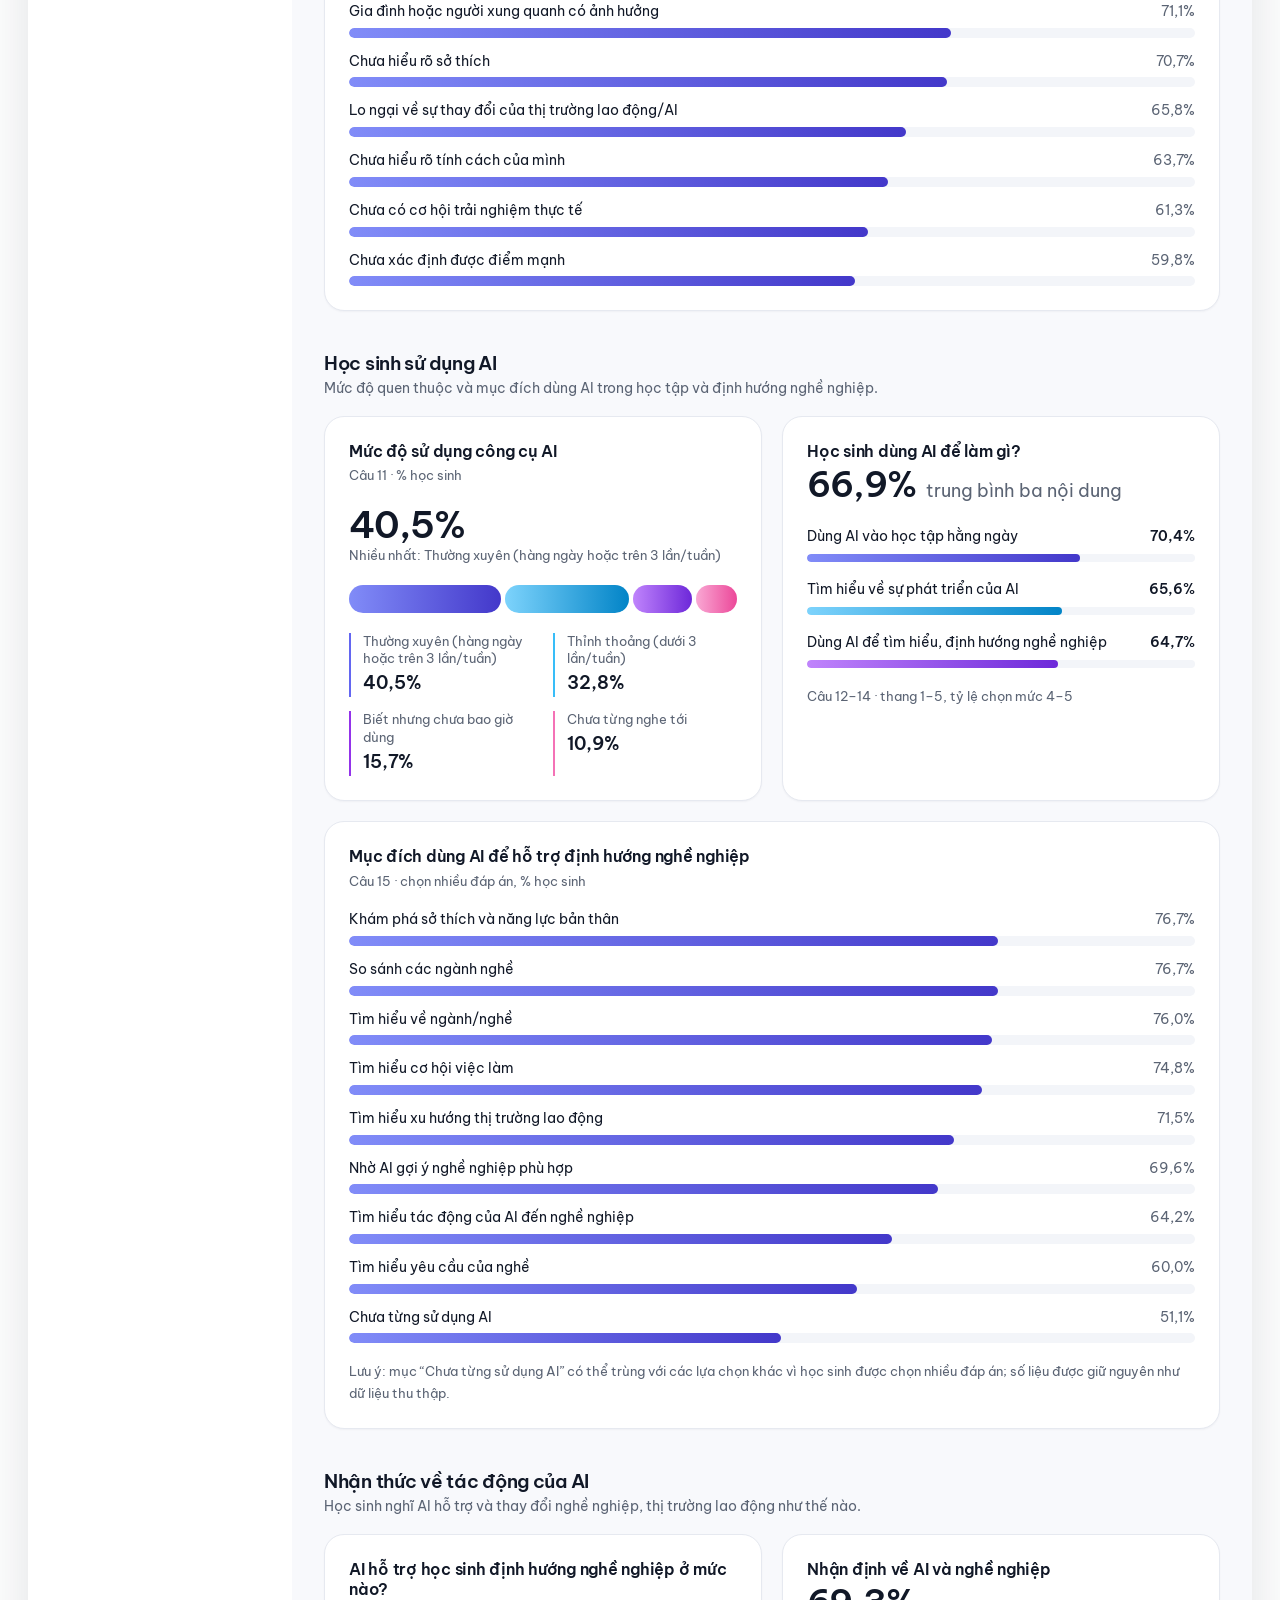
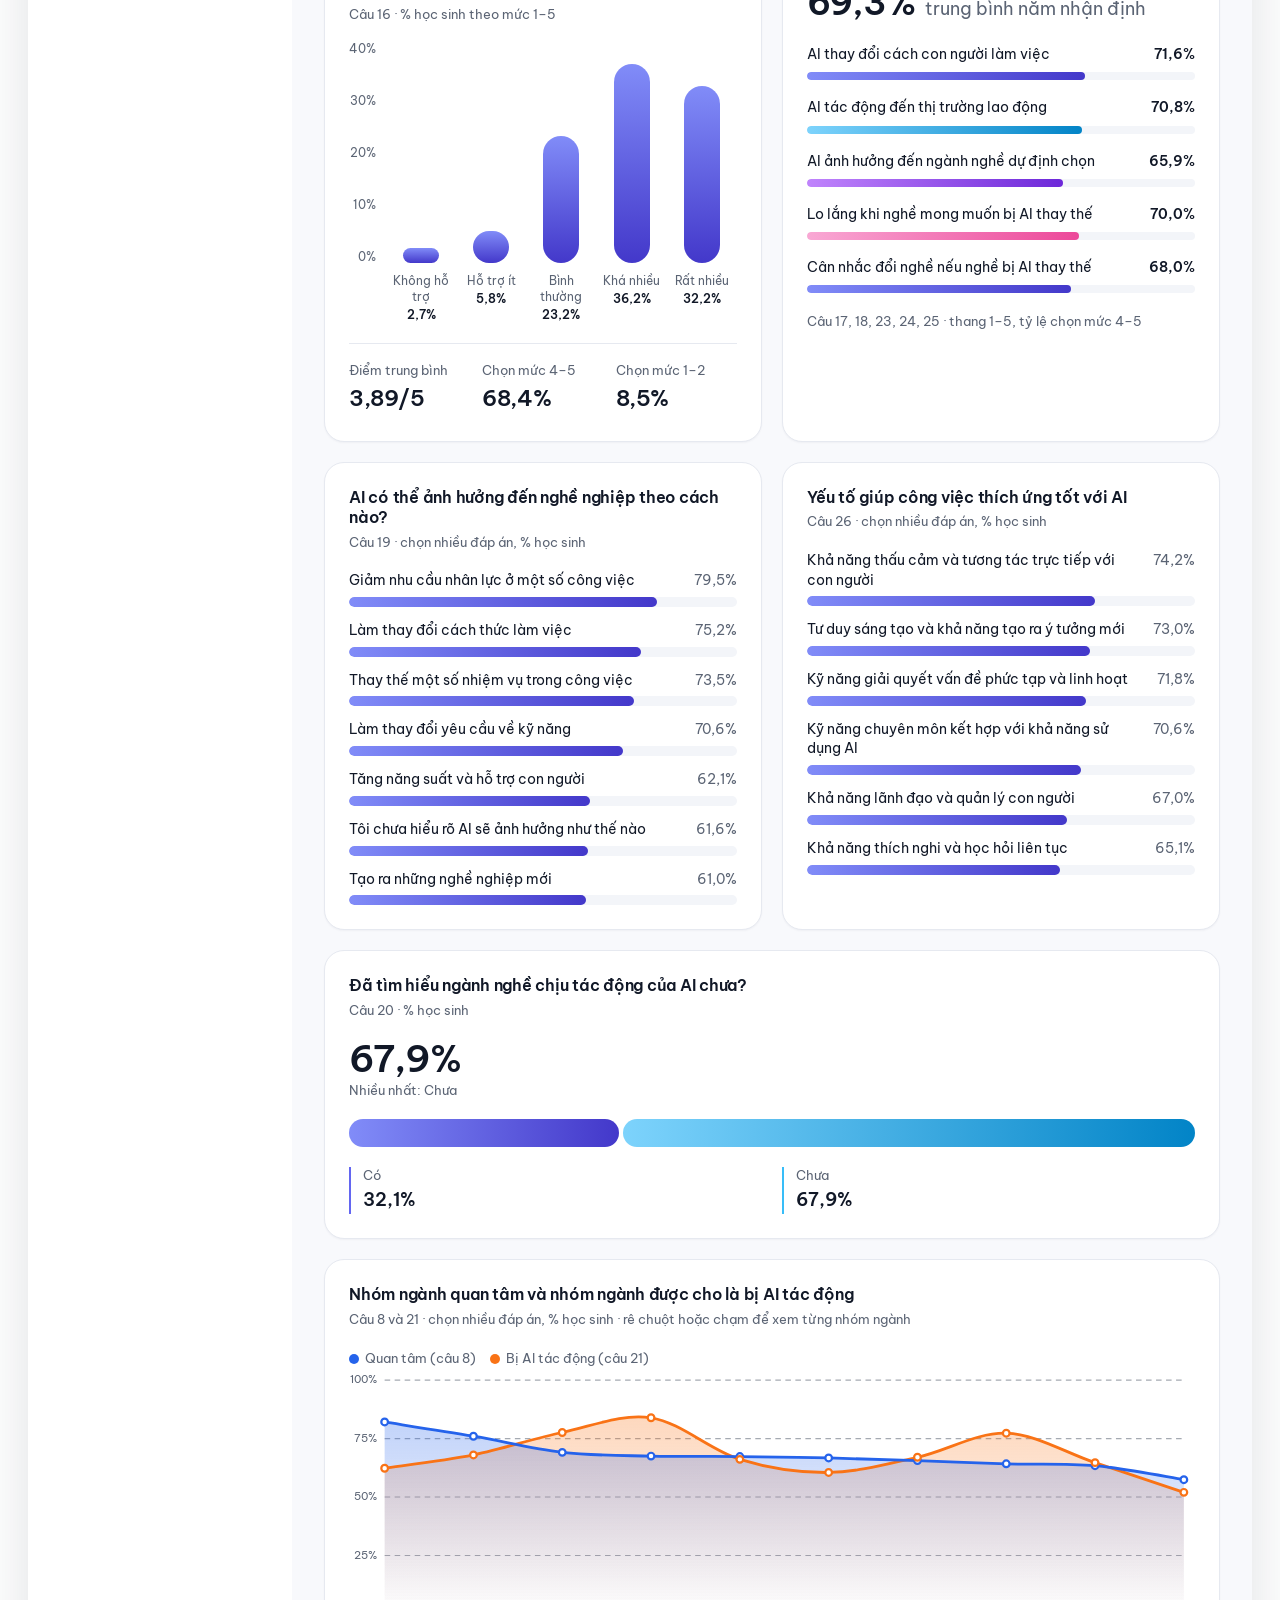
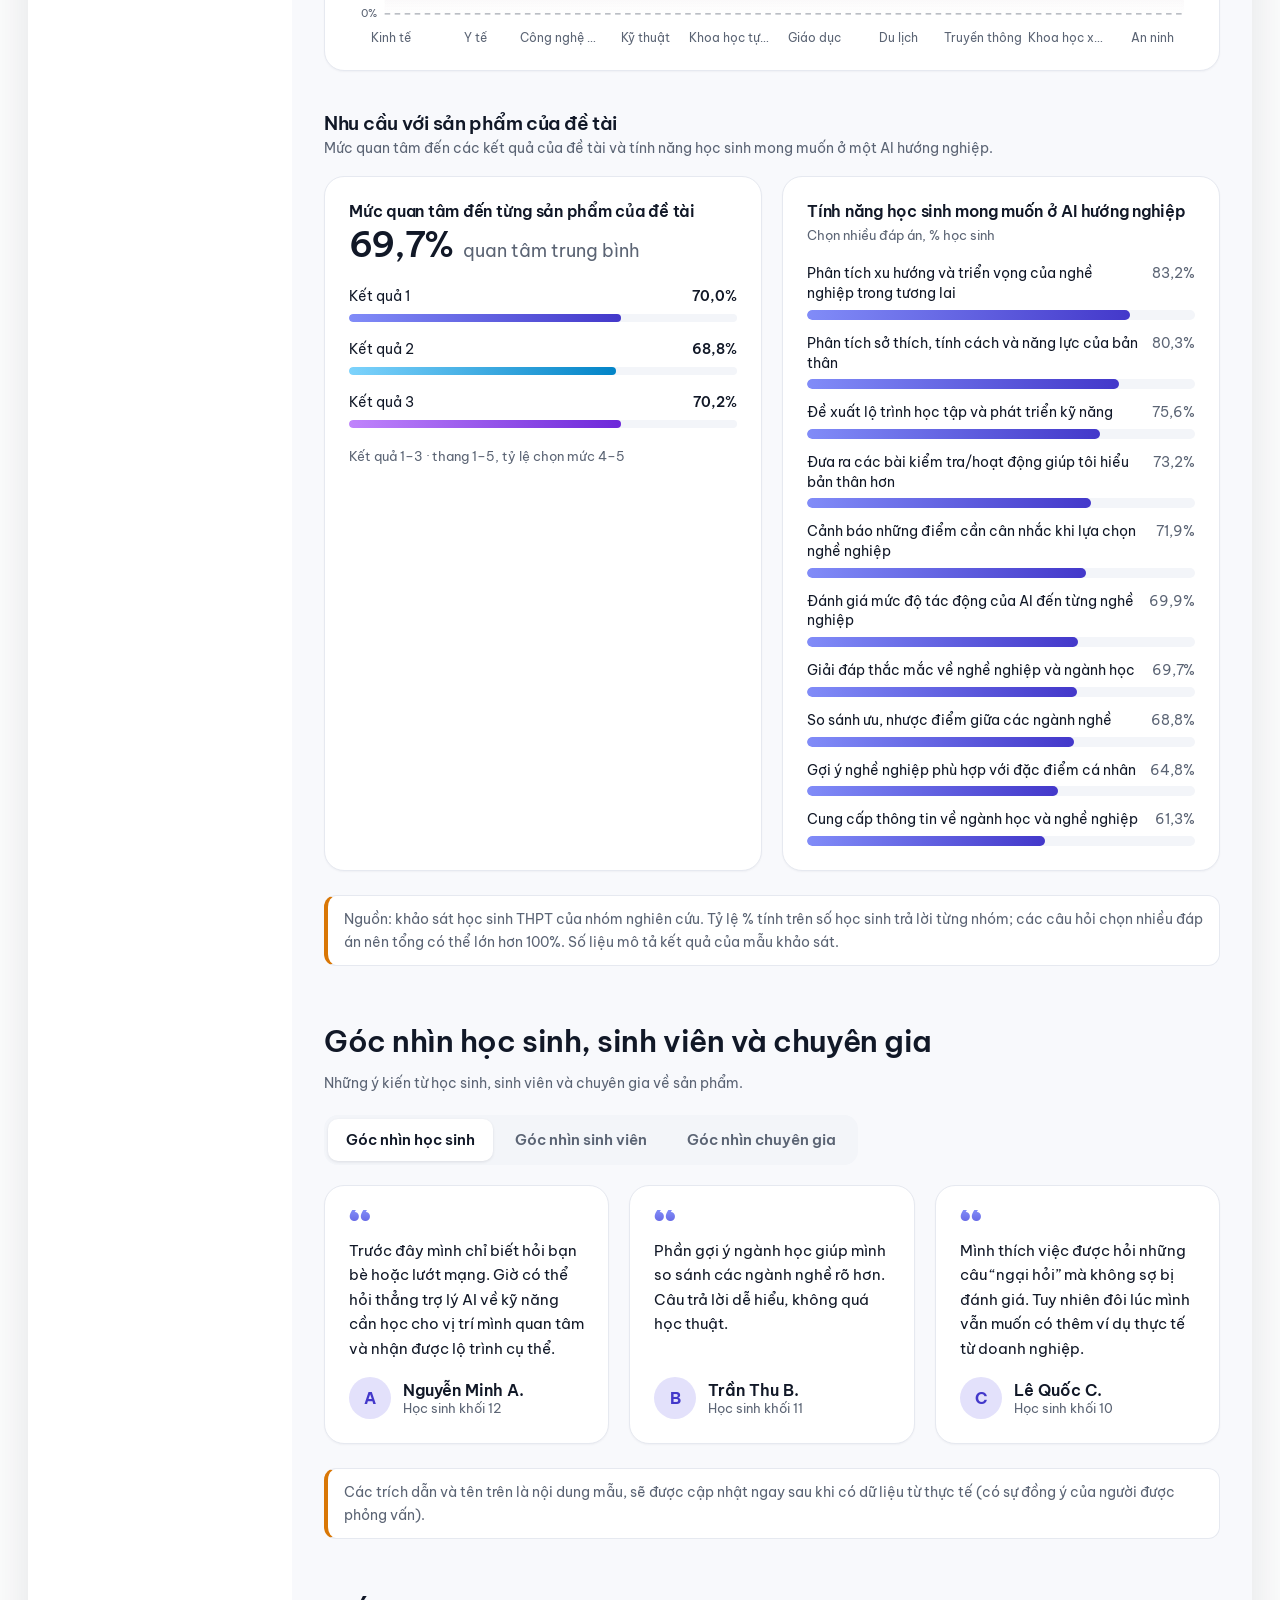
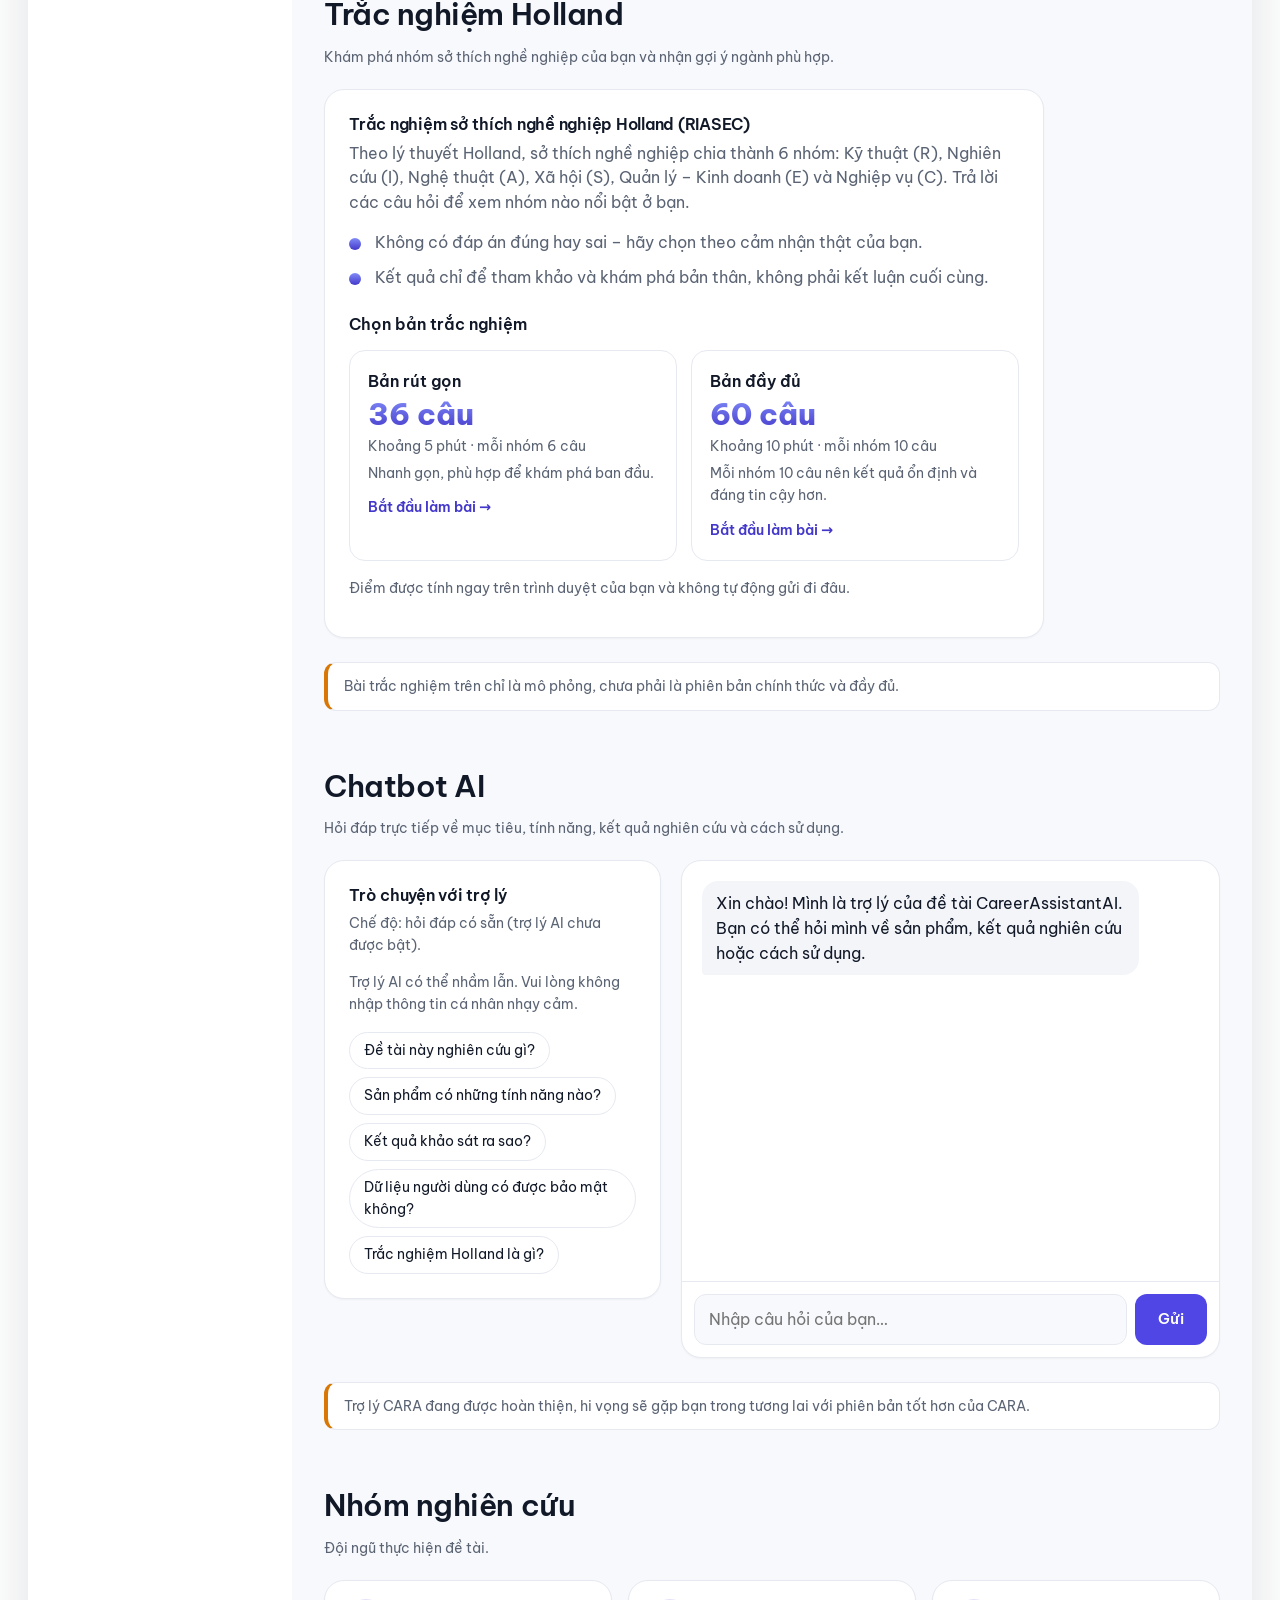
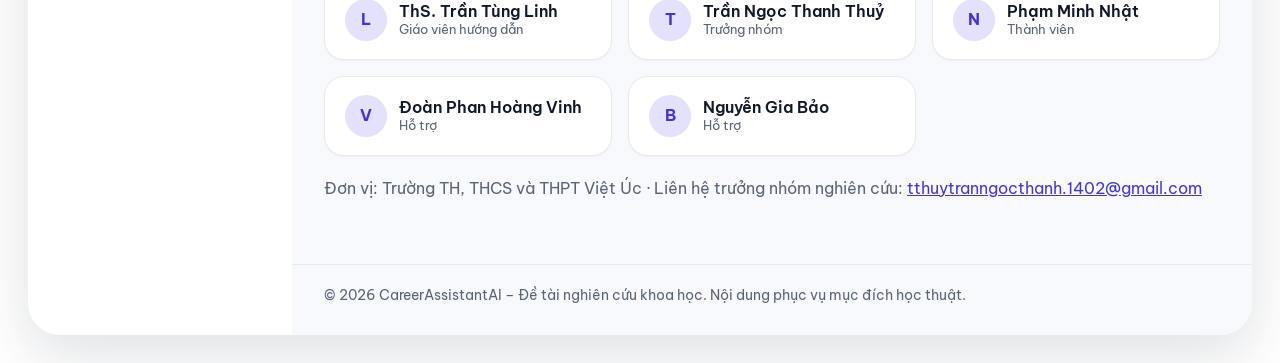
==== commit c47baa51: "Update index.html" ====
--- a/index.html
+++ b/index.html
@@ -9,11 +9,11 @@
   <meta property="og:title" content="CareerAssistantAI – Trợ lý AI hướng nghiệp cho học sinh">
   <meta property="og:description" content="Sản phẩm của đề tài nghiên cứu khoa học: số liệu khảo sát, góc nhìn học sinh – chuyên gia và chatbot AI.">
   <meta property="og:type" content="website">
-  <link rel="icon" href="assets/img/favicon.svg?v=20260924o" type="image/svg+xml">
+  <link rel="icon" href="assets/img/favicon.svg?v=20260924r" type="image/svg+xml">
   <link rel="preconnect" href="https://fonts.googleapis.com">
   <link rel="preconnect" href="https://fonts.gstatic.com" crossorigin>
   <link rel="stylesheet" href="https://fonts.googleapis.com/css2?family=Be+Vietnam+Pro:wght@400;500;600;700;800&display=swap">
-  <link rel="stylesheet" href="assets/css/style.css?v=20260924o">
+  <link rel="stylesheet" href="assets/css/style.css?v=20260924r">
   <script>
     (function () {
       try {
@@ -30,7 +30,7 @@
     <!-- SIDEBAR -->
     <aside class="sidebar" id="nav" aria-label="Thanh bên">
       <a class="brand" href="#trang-chu" aria-label="CareerAssistantAI – về đầu trang">
-        <img src="assets/img/favicon.svg?v=20260924o" alt="" width="34" height="34">
+        <img src="assets/img/favicon.svg?v=20260924r" alt="" width="34" height="34">
         <span>CareerAssistant<b>AI</b></span>
       </a>
 
@@ -99,7 +99,12 @@
           <a class="icon-btn has-dot" href="#chatbot" aria-label="Đi tới chatbot AI">
             <svg viewBox="0 0 24 24" aria-hidden="true"><path d="M21 15a2 2 0 0 1-2 2H8l-5 4V5a2 2 0 0 1 2-2h14a2 2 0 0 1 2 2z"/></svg>
           </a>
-          <span class="avatar-me" aria-hidden="true">CA</span>
+          <div class="account">
+            <button id="accountBtn" class="avatar-me" type="button" aria-label="Tài khoản: đăng nhập bằng Gmail" aria-haspopup="dialog" aria-expanded="false" aria-controls="accountPanel">
+              <svg viewBox="0 0 24 24" aria-hidden="true"><circle cx="12" cy="8" r="4"/><path d="M4 21c0-4 3.6-7 8-7s8 3 8 7"/></svg>
+            </button>
+            <div id="accountPanel" class="account-panel" role="dialog" aria-label="Tài khoản" hidden></div>
+          </div>
         </div>
       </header>
 
@@ -275,10 +280,11 @@
     <svg viewBox="0 0 24 24" aria-hidden="true"><path d="M21 15a2 2 0 0 1-2 2H8l-5 4V5a2 2 0 0 1 2-2h14a2 2 0 0 1 2 2z"/></svg>
   </a>
 
-  <script src="assets/js/charts.js?v=20260924o" defer></script>
-  <script src="assets/js/survey.js?v=20260924o" defer></script>
-  <script src="assets/js/holland.js?v=20260924o" defer></script>
-  <script src="assets/js/chatbot.js?v=20260924o" defer></script>
-  <script src="assets/js/main.js?v=20260924o" defer></script>
+  <script src="assets/js/charts.js?v=20260924r" defer></script>
+  <script src="assets/js/survey.js?v=20260924r" defer></script>
+  <script src="assets/js/holland.js?v=20260924r" defer></script>
+  <script src="assets/js/chatbot.js?v=20260924r" defer></script>
+  <script src="assets/js/auth.js?v=20260924r" defer></script>
+  <script src="assets/js/main.js?v=20260924r" defer></script>
 </body>
 </html>
--- a/assets/css/style.css
+++ b/assets/css/style.css
@@ -213,6 +213,7 @@
 .hero { display: grid; grid-template-columns: 1.15fr .85fr; gap: 32px; align-items: center; padding: clamp(24px, 4vw, 44px); background:
   radial-gradient(600px 280px at 100% 0%, color-mix(in srgb, var(--primary) 14%, transparent), transparent 70%),
   var(--surface); }
+.hero-title { font-size: clamp(1.3rem, 2.4vw, 1.85rem); line-height: 1.35; }
 .accent { background: linear-gradient(90deg, #6366f1, #a855f7); -webkit-background-clip: text; background-clip: text; color: transparent; }
 .cta-row { display: flex; flex-wrap: wrap; gap: 12px; margin-top: 8px; }
 .mock { background: var(--bg); border: 1px solid var(--border); border-radius: 20px; padding: 16px; display: grid; gap: 12px; }
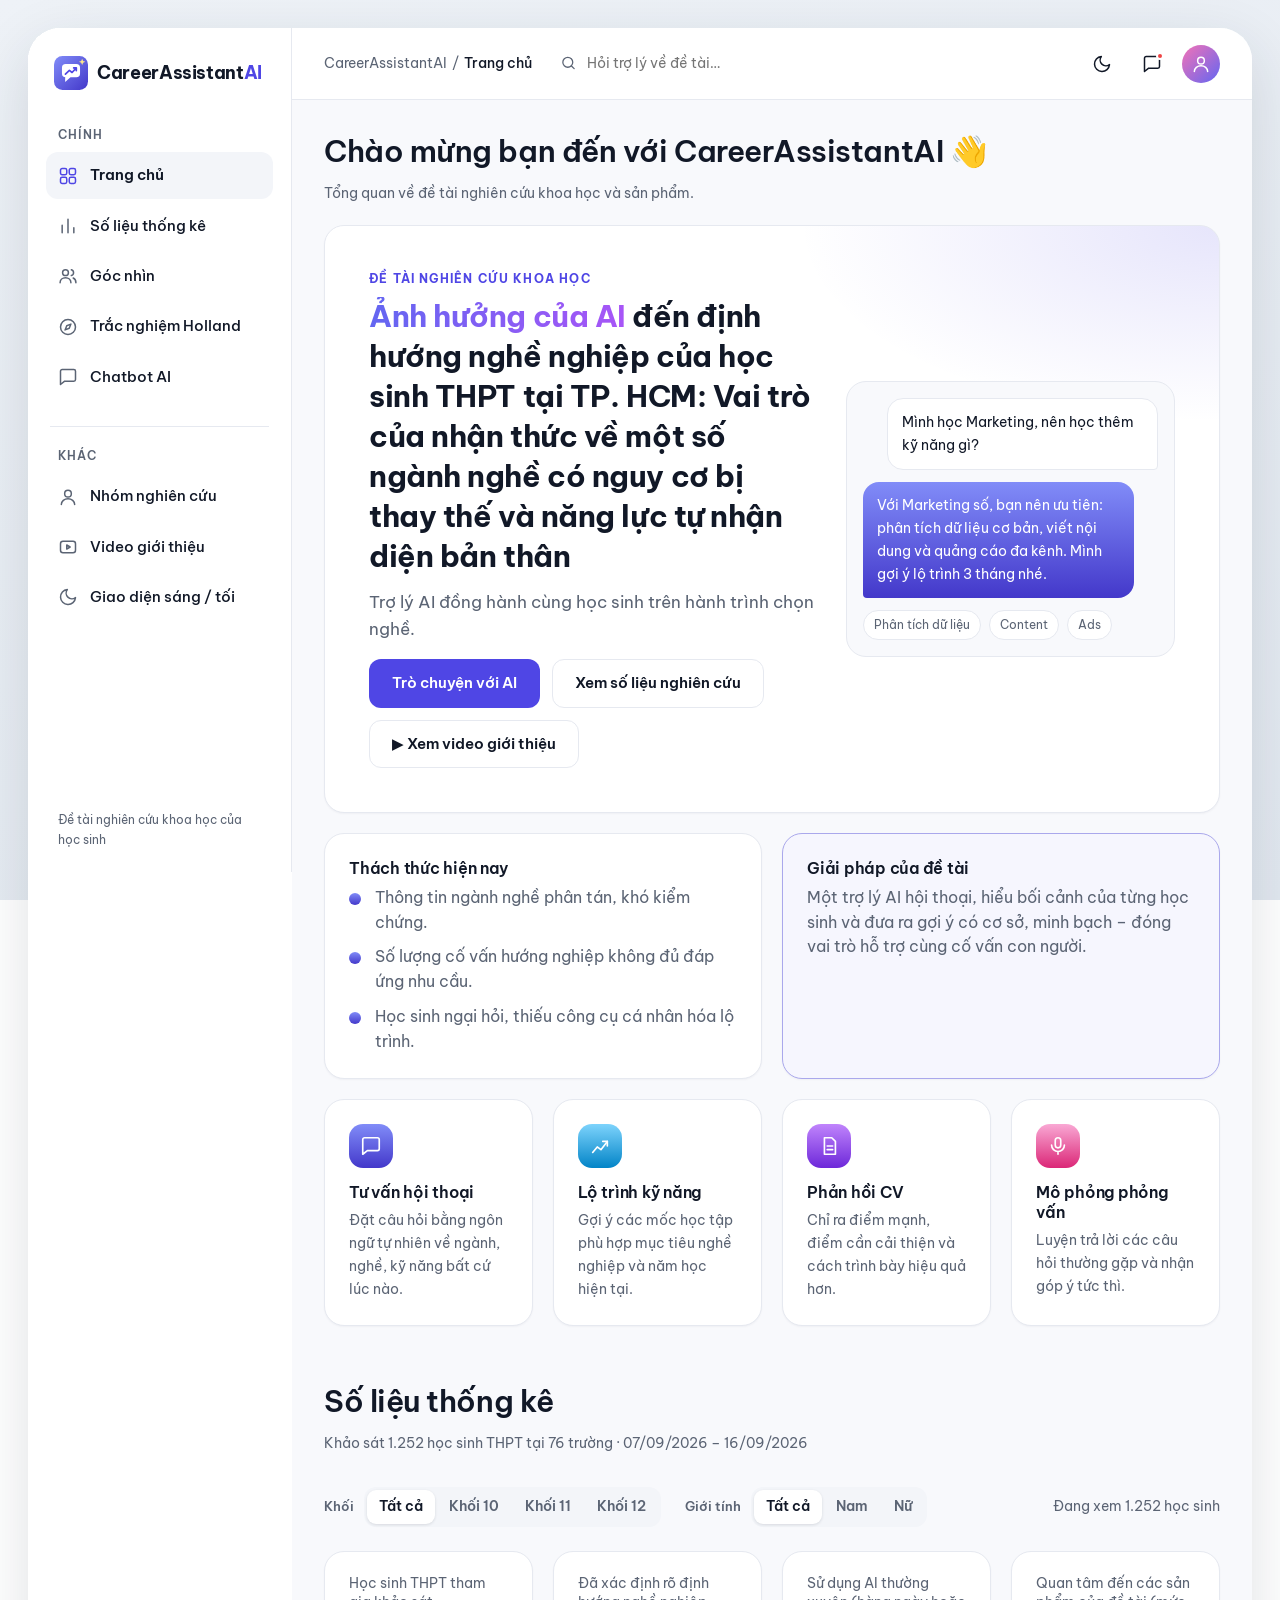
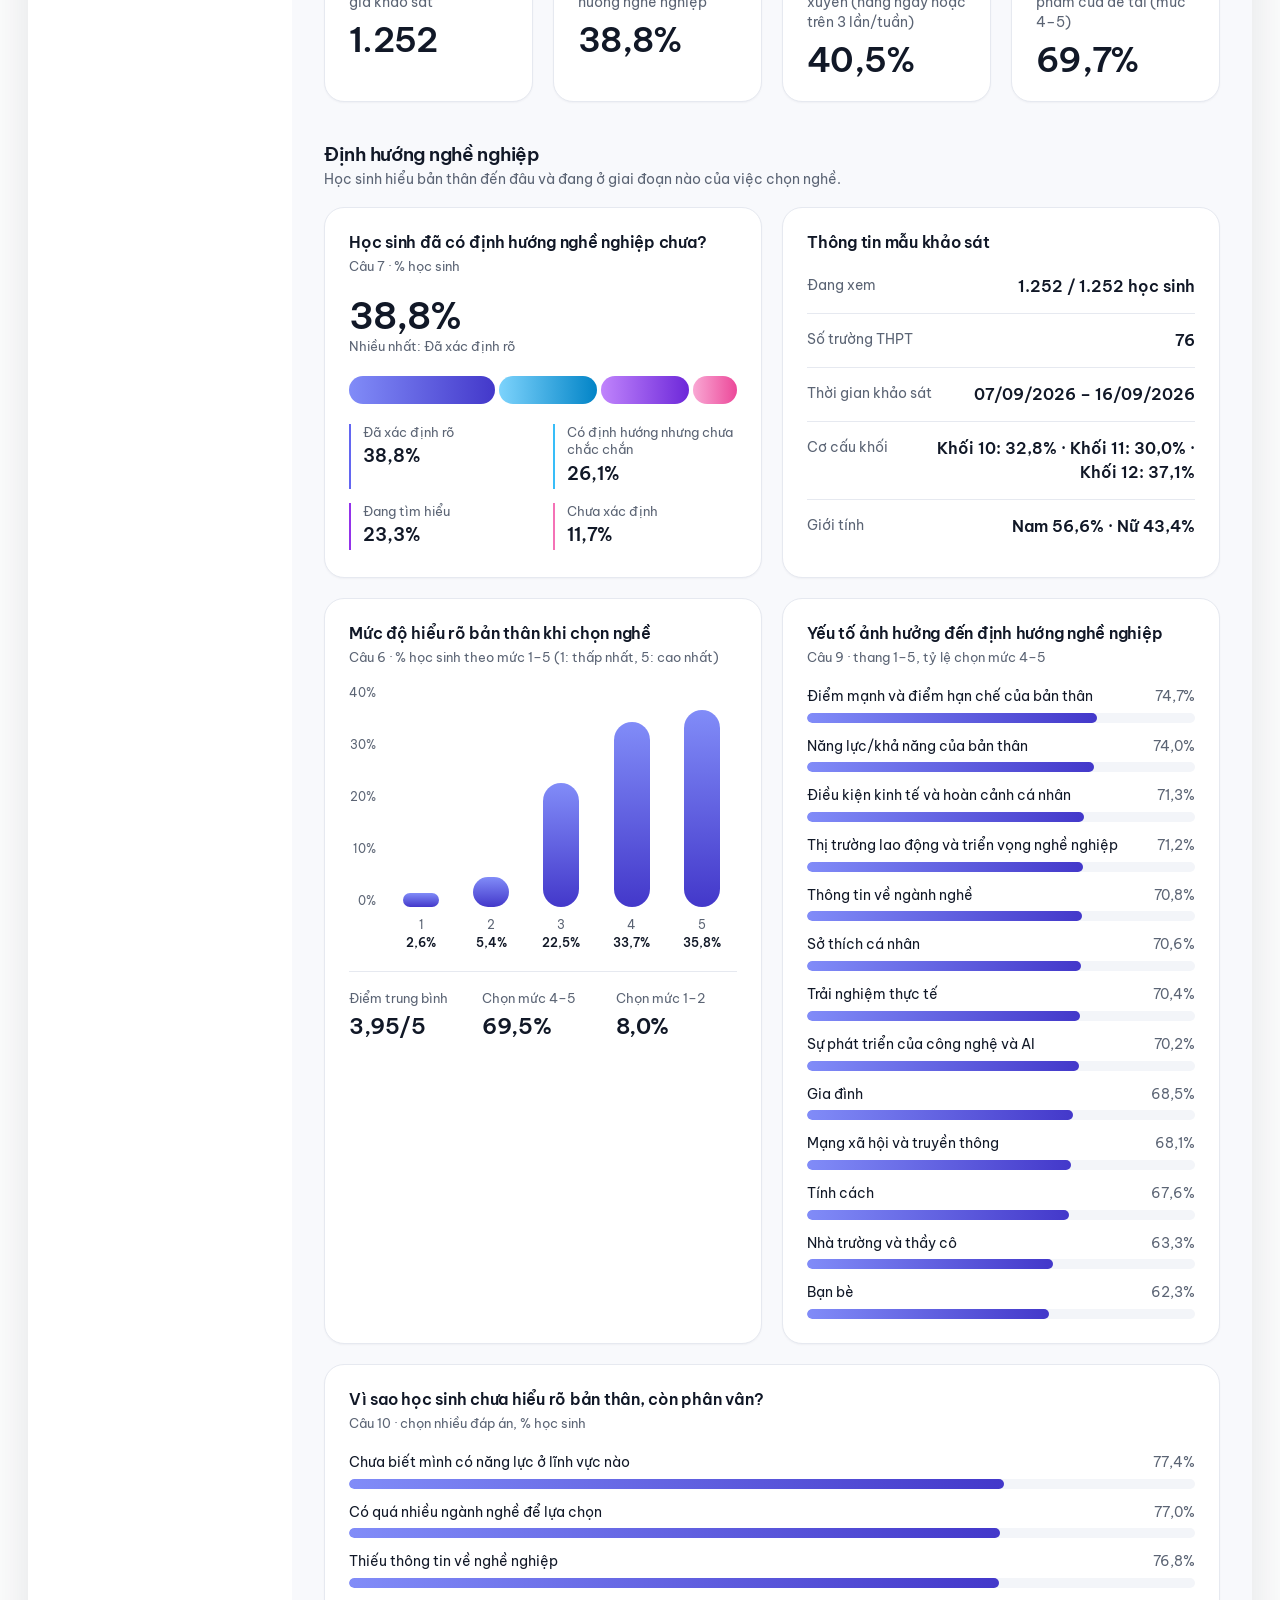
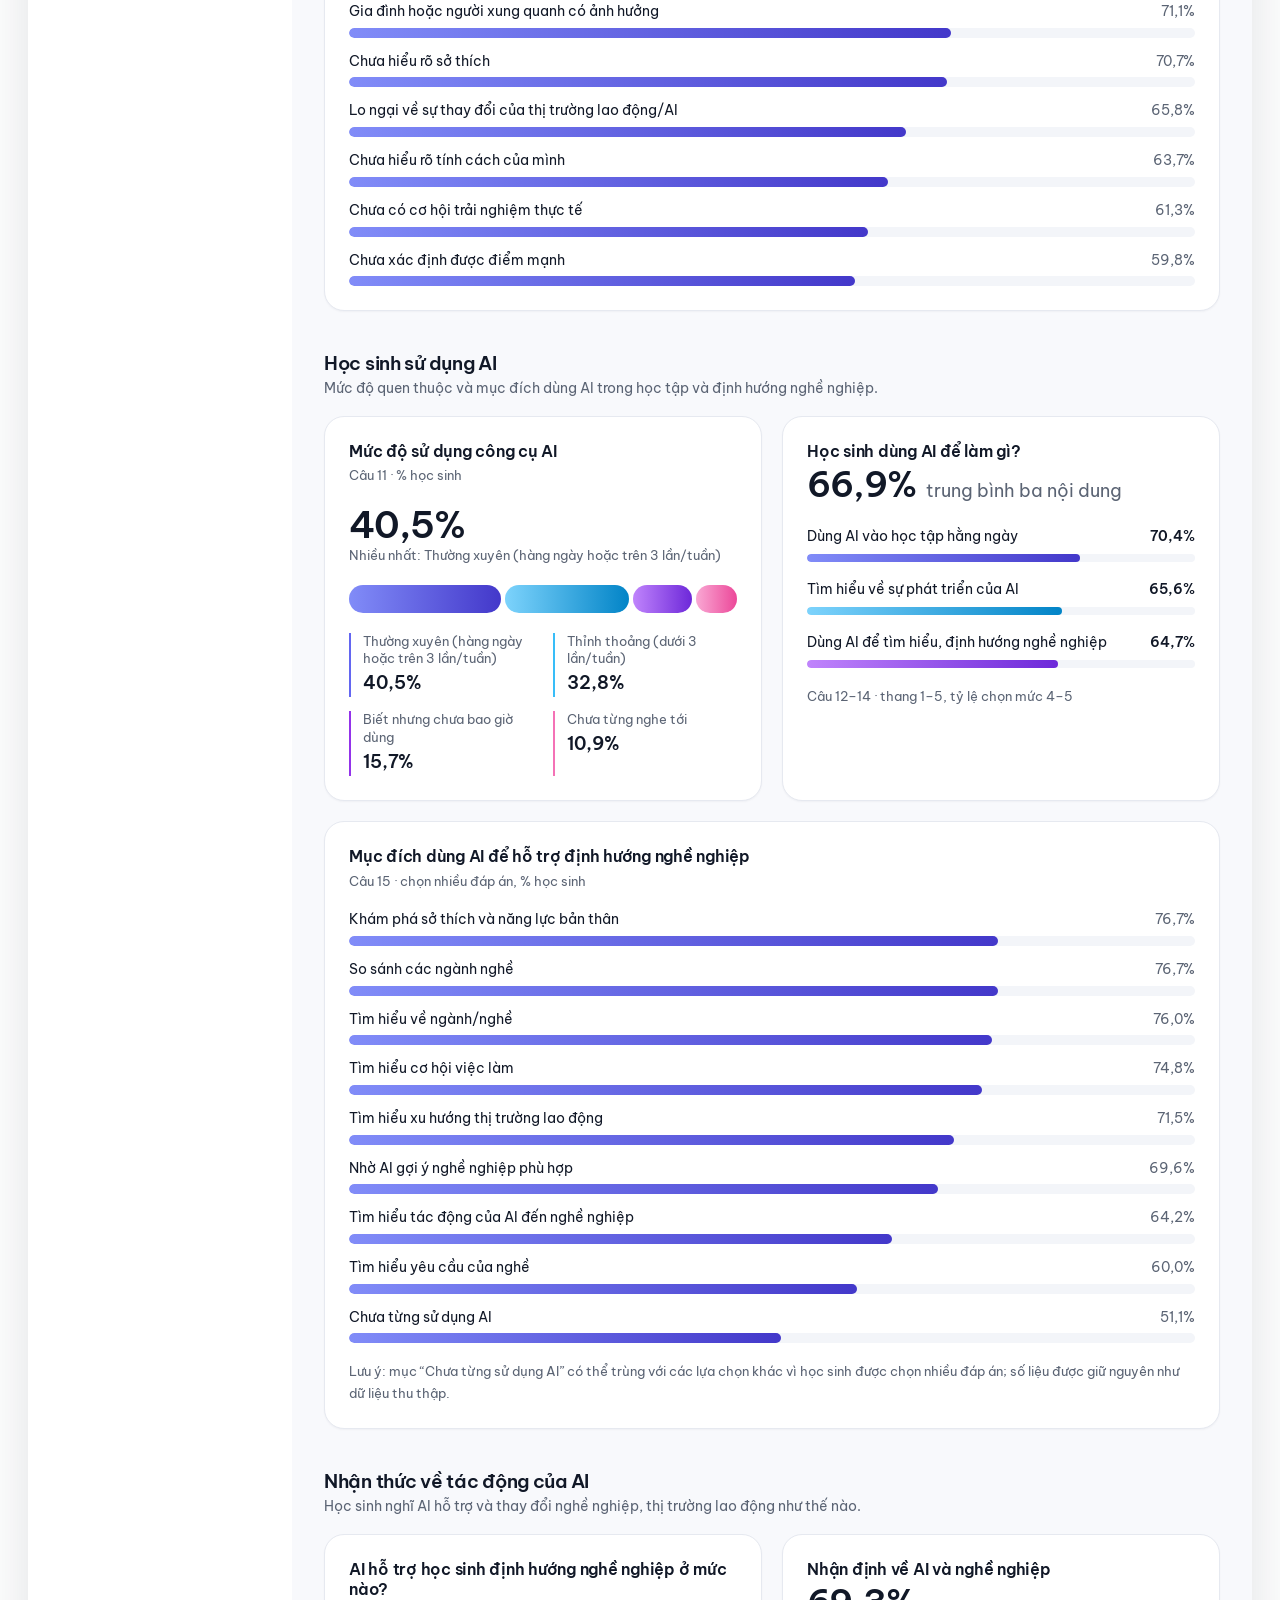
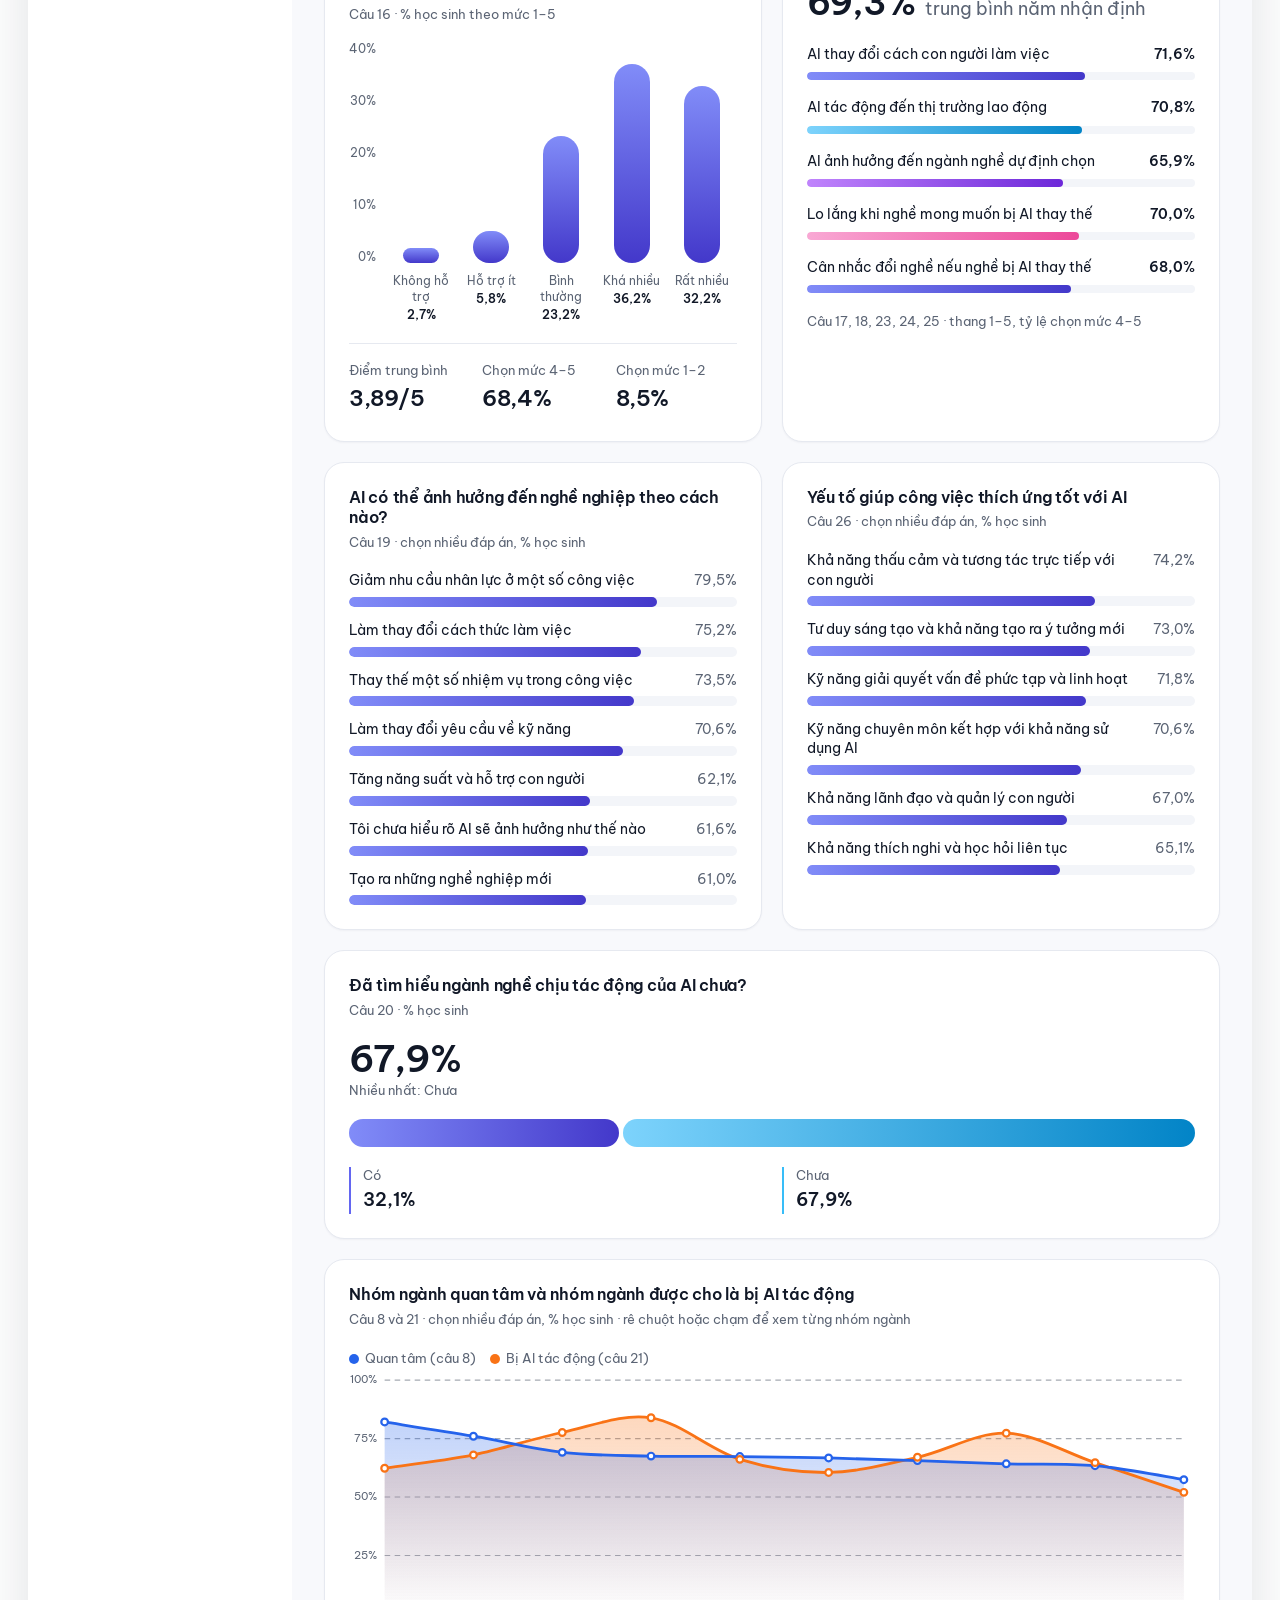
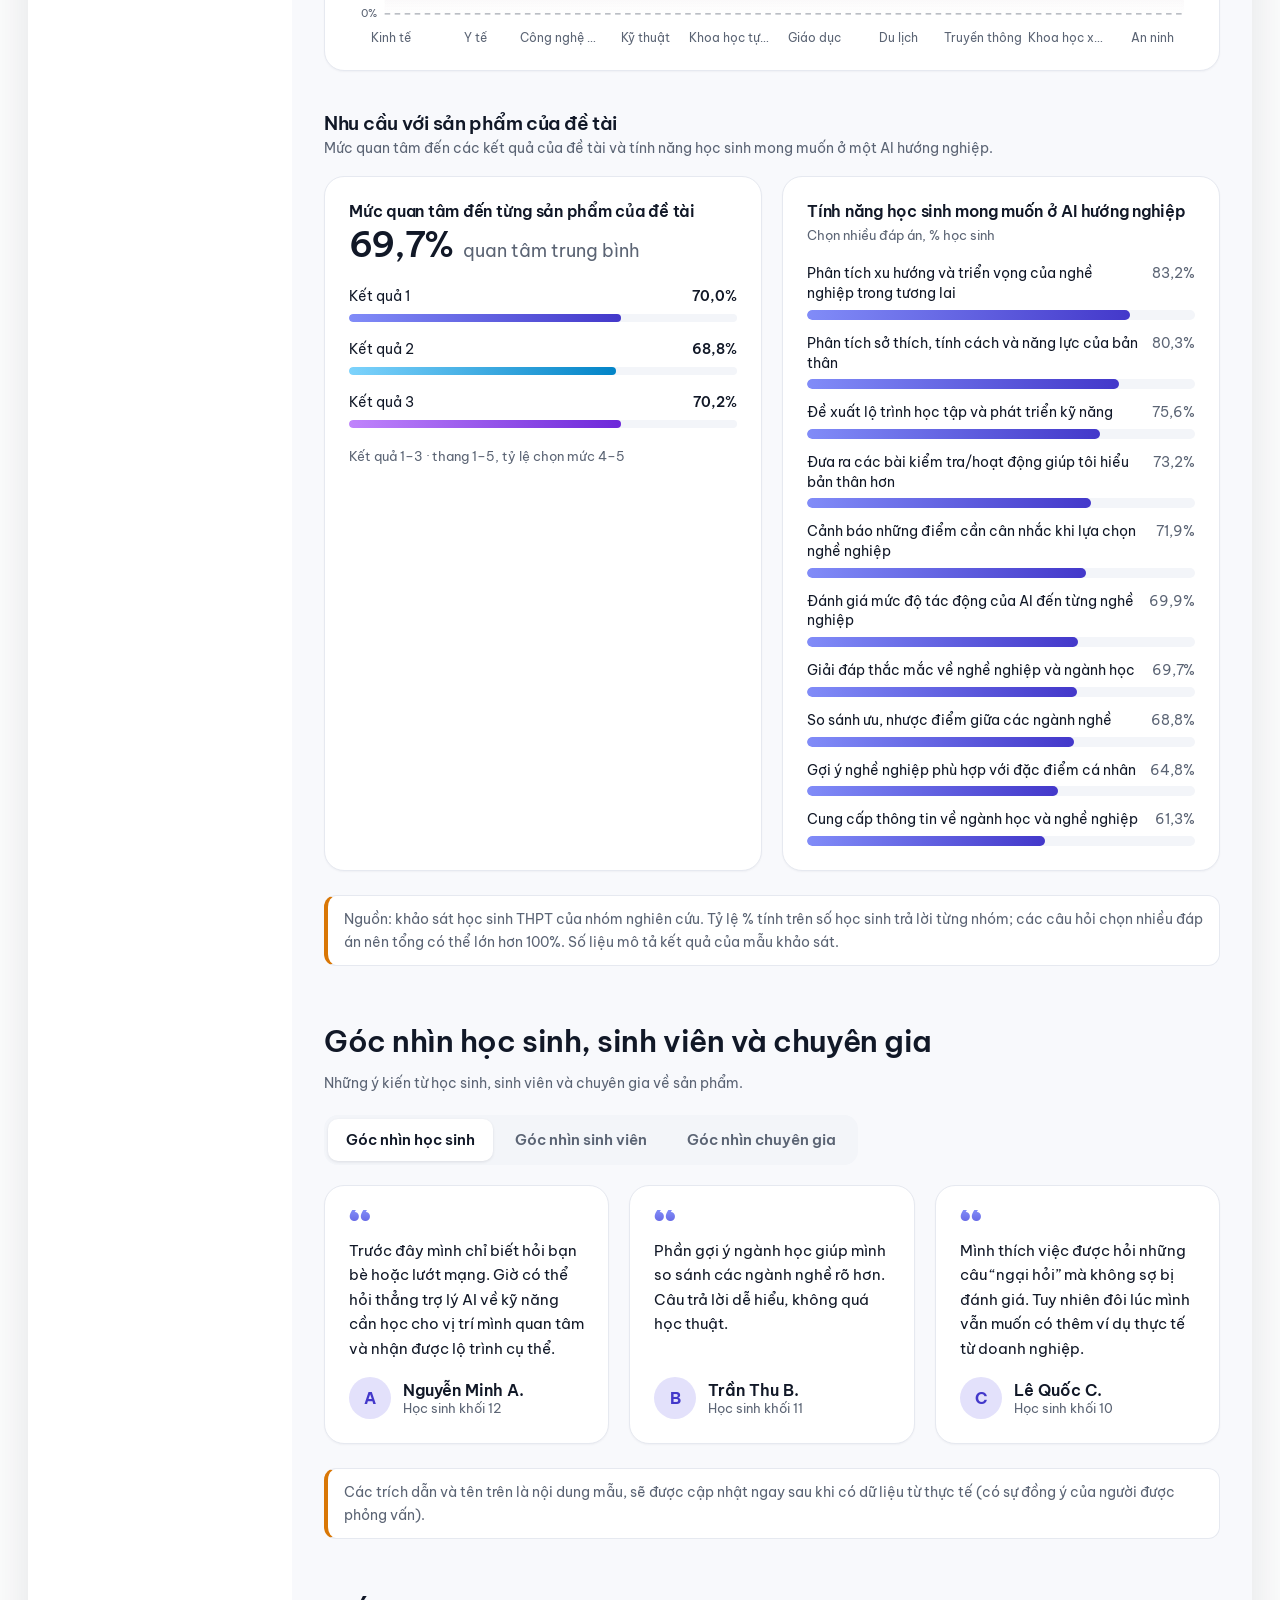
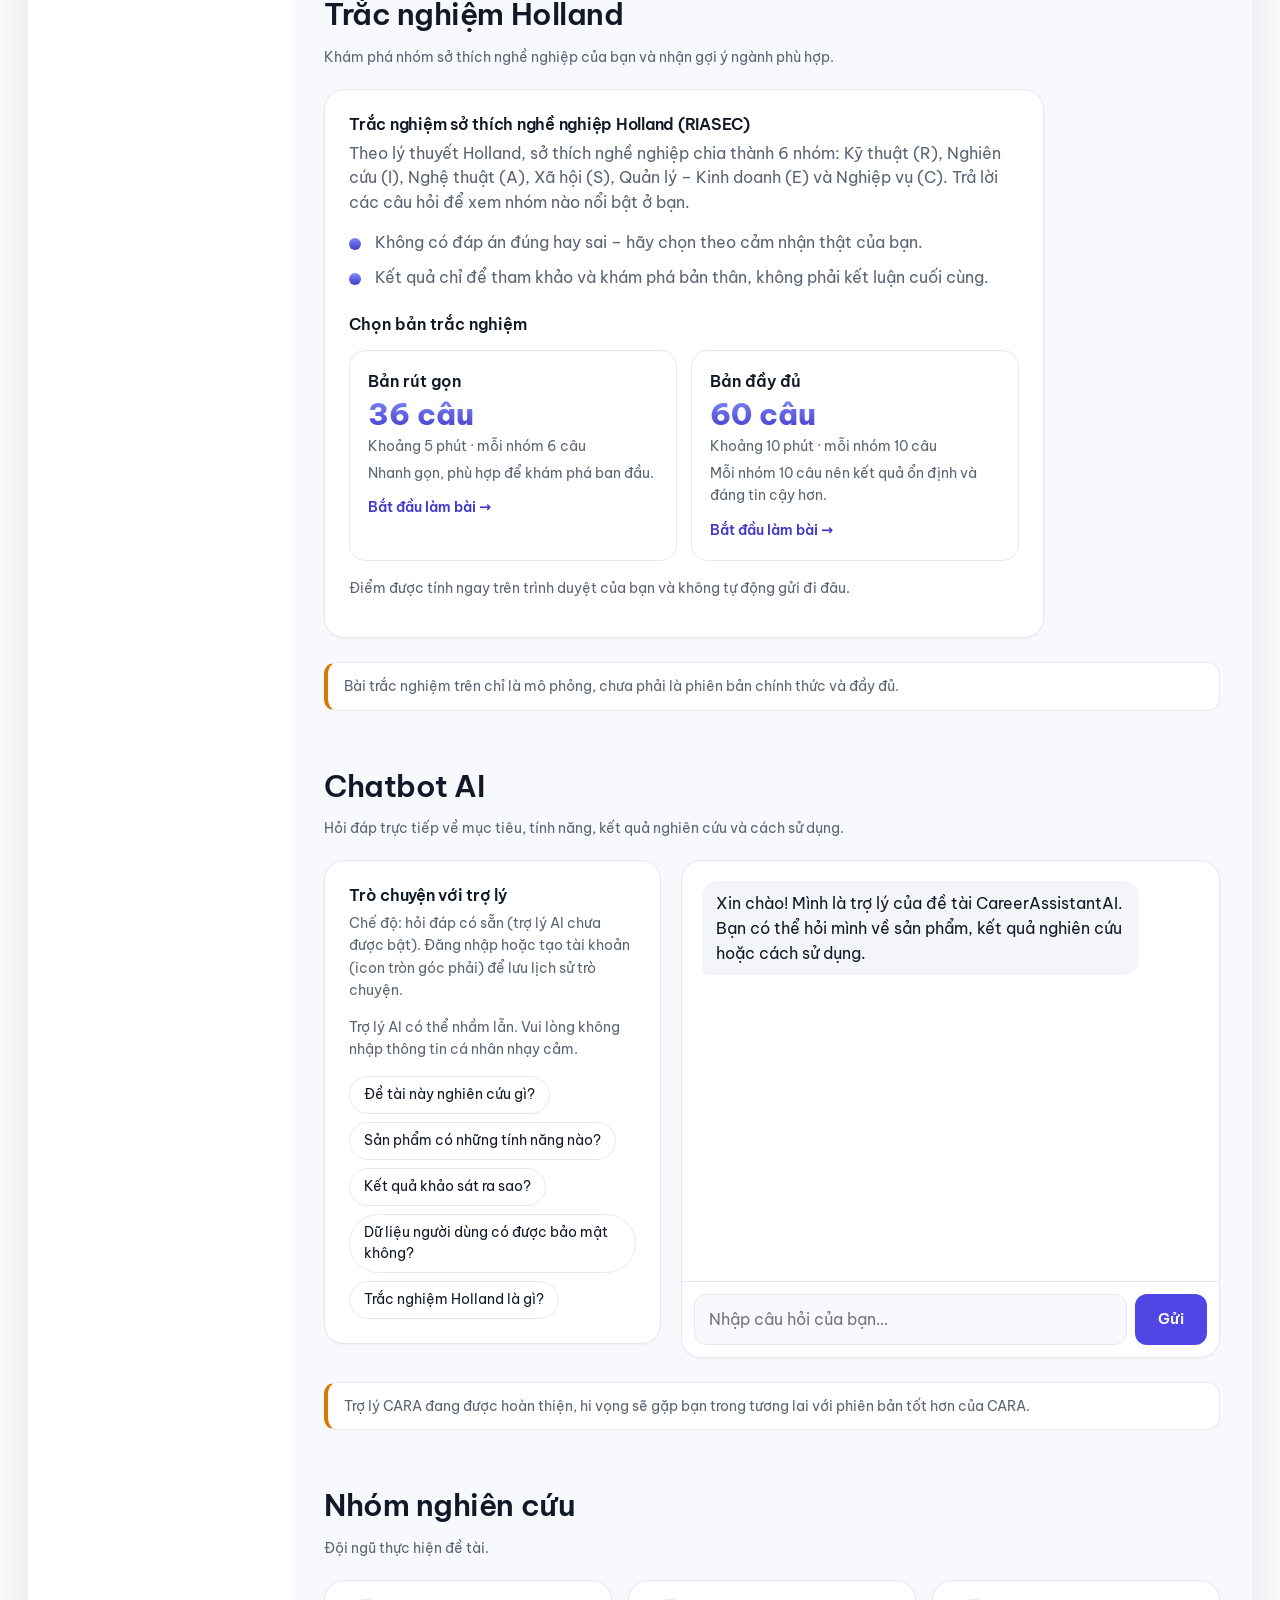
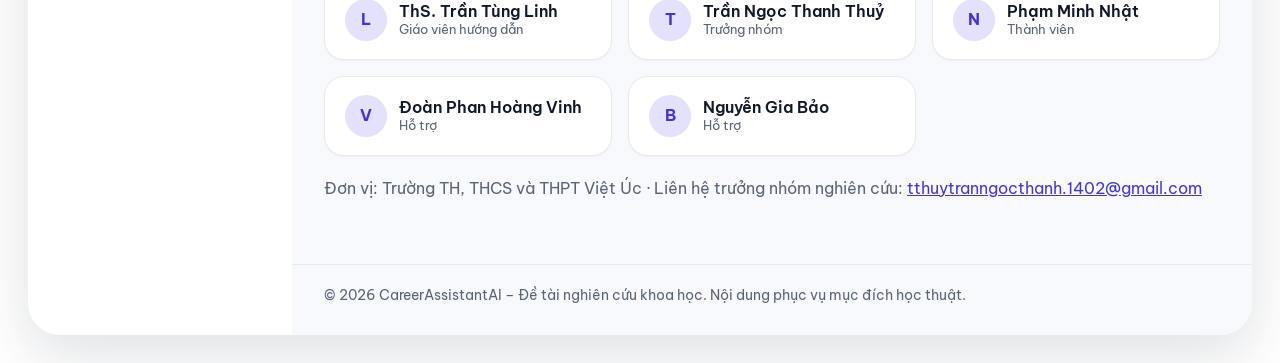
==== commit c24c4cbd: "Tạo đăng nhập" ====
--- a/index.html
+++ b/index.html
@@ -9,11 +9,11 @@
   <meta property="og:title" content="CareerAssistantAI – Trợ lý AI hướng nghiệp cho học sinh">
   <meta property="og:description" content="Sản phẩm của đề tài nghiên cứu khoa học: số liệu khảo sát, góc nhìn học sinh – chuyên gia và chatbot AI.">
   <meta property="og:type" content="website">
-  <link rel="icon" href="assets/img/favicon.svg?v=20260924r" type="image/svg+xml">
+  <link rel="icon" href="assets/img/favicon.svg?v=20260924u" type="image/svg+xml">
   <link rel="preconnect" href="https://fonts.googleapis.com">
   <link rel="preconnect" href="https://fonts.gstatic.com" crossorigin>
   <link rel="stylesheet" href="https://fonts.googleapis.com/css2?family=Be+Vietnam+Pro:wght@400;500;600;700;800&display=swap">
-  <link rel="stylesheet" href="assets/css/style.css?v=20260924r">
+  <link rel="stylesheet" href="assets/css/style.css?v=20260924u">
   <script>
     (function () {
       try {
@@ -30,7 +30,7 @@
     <!-- SIDEBAR -->
     <aside class="sidebar" id="nav" aria-label="Thanh bên">
       <a class="brand" href="#trang-chu" aria-label="CareerAssistantAI – về đầu trang">
-        <img src="assets/img/favicon.svg?v=20260924r" alt="" width="34" height="34">
+        <img src="assets/img/favicon.svg?v=20260924u" alt="" width="34" height="34">
         <span>CareerAssistant<b>AI</b></span>
       </a>
 
@@ -100,7 +100,7 @@
             <svg viewBox="0 0 24 24" aria-hidden="true"><path d="M21 15a2 2 0 0 1-2 2H8l-5 4V5a2 2 0 0 1 2-2h14a2 2 0 0 1 2 2z"/></svg>
           </a>
           <div class="account">
-            <button id="accountBtn" class="avatar-me" type="button" aria-label="Tài khoản: đăng nhập bằng Gmail" aria-haspopup="dialog" aria-expanded="false" aria-controls="accountPanel">
+            <button id="accountBtn" class="avatar-me" type="button" aria-label="Tài khoản: đăng nhập hoặc tạo tài khoản" aria-haspopup="dialog" aria-expanded="false" aria-controls="accountPanel">
               <svg viewBox="0 0 24 24" aria-hidden="true"><circle cx="12" cy="8" r="4"/><path d="M4 21c0-4 3.6-7 8-7s8 3 8 7"/></svg>
             </button>
             <div id="accountPanel" class="account-panel" role="dialog" aria-label="Tài khoản" hidden></div>
@@ -280,11 +280,11 @@
     <svg viewBox="0 0 24 24" aria-hidden="true"><path d="M21 15a2 2 0 0 1-2 2H8l-5 4V5a2 2 0 0 1 2-2h14a2 2 0 0 1 2 2z"/></svg>
   </a>
 
-  <script src="assets/js/charts.js?v=20260924r" defer></script>
-  <script src="assets/js/survey.js?v=20260924r" defer></script>
-  <script src="assets/js/holland.js?v=20260924r" defer></script>
-  <script src="assets/js/chatbot.js?v=20260924r" defer></script>
-  <script src="assets/js/auth.js?v=20260924r" defer></script>
-  <script src="assets/js/main.js?v=20260924r" defer></script>
+  <script src="assets/js/charts.js?v=20260924u" defer></script>
+  <script src="assets/js/survey.js?v=20260924u" defer></script>
+  <script src="assets/js/holland.js?v=20260924u" defer></script>
+  <script src="assets/js/chatbot.js?v=20260924u" defer></script>
+  <script src="assets/js/auth.js?v=20260924u" defer></script>
+  <script src="assets/js/main.js?v=20260924u" defer></script>
 </body>
 </html>
--- a/assets/css/style.css
+++ b/assets/css/style.css
@@ -183,7 +183,37 @@
 .icon-btn svg { width: 20px; height: 20px; }
 .icon-btn:hover { background: var(--surface-2); }
 .has-dot::after { content: ""; position: absolute; top: 8px; right: 8px; width: 8px; height: 8px; border-radius: 50%; background: var(--danger-dot); border: 2px solid var(--frame); }
-.avatar-me { width: 38px; height: 38px; border-radius: 50%; display: grid; place-items: center; font-size: .78rem; font-weight: 700; color: #fff; background: linear-gradient(135deg, #f472b6, #6366f1); }
+.account { position: relative; }
+.avatar-me { width: 38px; height: 38px; padding: 0; border: 0; border-radius: 50%; display: grid; place-items: center; overflow: hidden; font: inherit; font-size: .78rem; font-weight: 700; color: #fff; background: linear-gradient(135deg, #f472b6, #6366f1); cursor: pointer; transition: box-shadow .15s ease, transform .15s ease; }
+.avatar-me:hover { box-shadow: 0 0 0 3px color-mix(in srgb, var(--primary) 25%, transparent); }
+.avatar-me:active { transform: scale(.96); }
+.avatar-me svg { width: 20px; height: 20px; }
+.avatar-img { width: 100%; height: 100%; }
+.avatar-initials { display: grid; place-items: center; width: 100%; height: 100%; }
+.account-panel { position: absolute; right: 0; top: calc(100% + 12px); z-index: 50; max-height: calc(100vh - 190px); overflow-y: auto; width: min(320px, calc(100vw - 32px)); padding: 18px; border: 1px solid var(--border); border-radius: 18px; background: var(--surface); box-shadow: 0 18px 44px rgba(17, 24, 39, .18); outline: none; }
+.account-panel[hidden] { display: none; }
+.account-panel h3 { margin-bottom: .3em; }
+.account-panel p { margin: 0 0 .8em; }
+.account-user { display: flex; align-items: center; gap: 12px; margin-bottom: 12px; }
+.account-avatar { width: 44px; height: 44px; flex: none; border-radius: 50%; object-fit: cover; display: grid; place-items: center; font-weight: 700; color: #fff; background: linear-gradient(135deg, #f472b6, #6366f1); }
+.account-who { display: flex; flex-direction: column; min-width: 0; line-height: 1.35; }
+.account-who strong, .account-who span { overflow: hidden; text-overflow: ellipsis; white-space: nowrap; }
+.account-actions { display: grid; gap: 8px; }
+.account-actions .btn { width: 100%; justify-content: center; }
+.account-status { color: var(--primary-strong); margin: 10px 0 0; }
+.account-panel .account-privacy { margin: 14px 0 0; }
+.account-tabs { display: grid; grid-template-columns: 1fr 1fr; gap: 4px; padding: 4px; margin-bottom: 12px; border-radius: 12px; background: var(--surface-2); }
+.account-tab { padding: 8px 10px; border: 0; border-radius: 9px; background: transparent; color: var(--muted); font: inherit; font-size: .88rem; font-weight: 600; cursor: pointer; }
+.account-tab.is-active { background: var(--surface); color: var(--text); box-shadow: 0 1px 3px rgba(17, 24, 39, .12); }
+.account-form { display: grid; gap: 10px; }
+.account-form label { display: grid; gap: 4px; font-size: .86rem; font-weight: 600; }
+.account-form input[type="text"], .account-form input[type="password"] { width: 100%; padding: 10px 12px; border: 1px solid var(--border); border-radius: 10px; background: var(--bg); color: var(--text); font: inherit; font-weight: 400; }
+.account-form input[type="text"]:focus, .account-form input[type="password"]:focus { outline: 2px solid var(--accent); outline-offset: 0; }
+.account-form .account-show { display: flex; align-items: center; gap: 6px; font-weight: 400; color: var(--muted); }
+.account-hint { margin: -6px 0 0 !important; }
+.account-error { min-height: 1.2em; margin: 0 !important; color: #dc2626; }
+.account-form .btn { width: 100%; justify-content: center; }
+.msg-divider { align-self: center; padding: 2px 12px; font-size: .74rem; color: var(--muted); border-radius: 999px; background: var(--surface-2); }
 .menu-btn { display: none; }
 
 main { padding: 32px 32px 8px; }
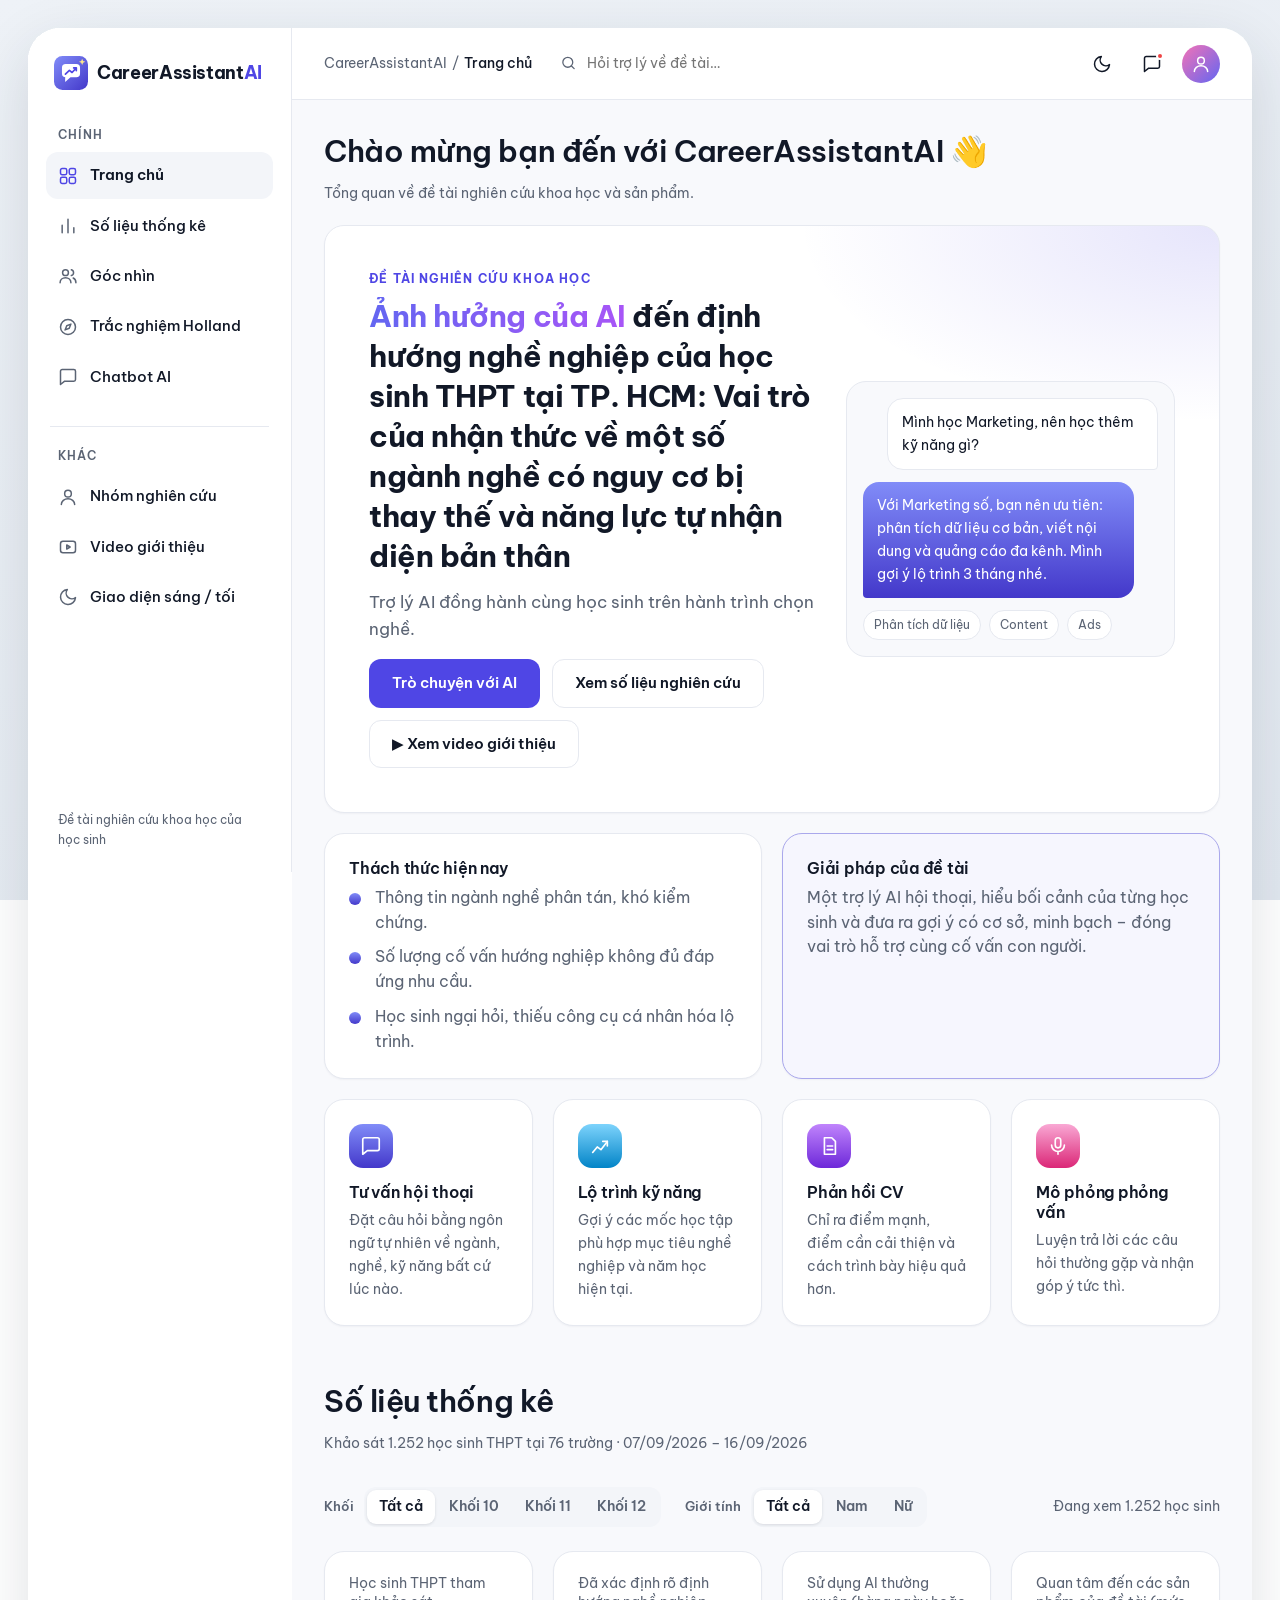
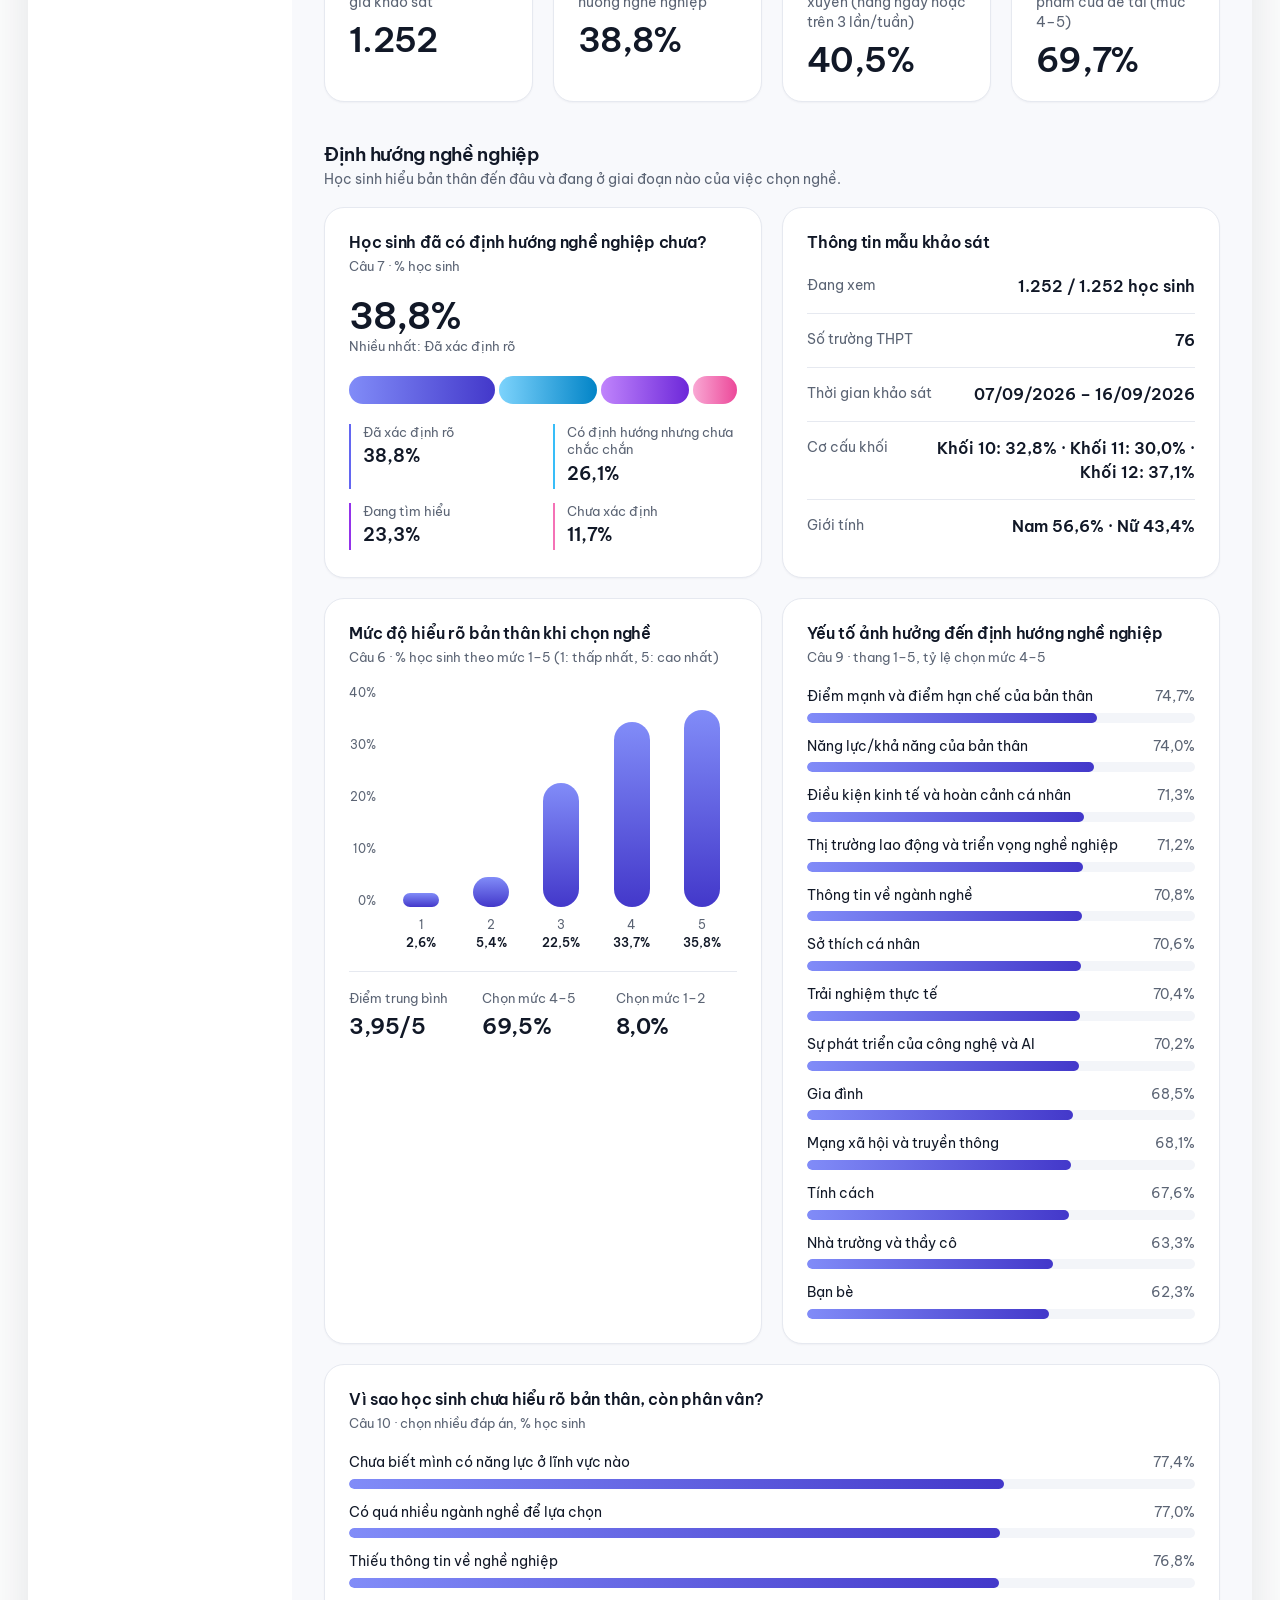
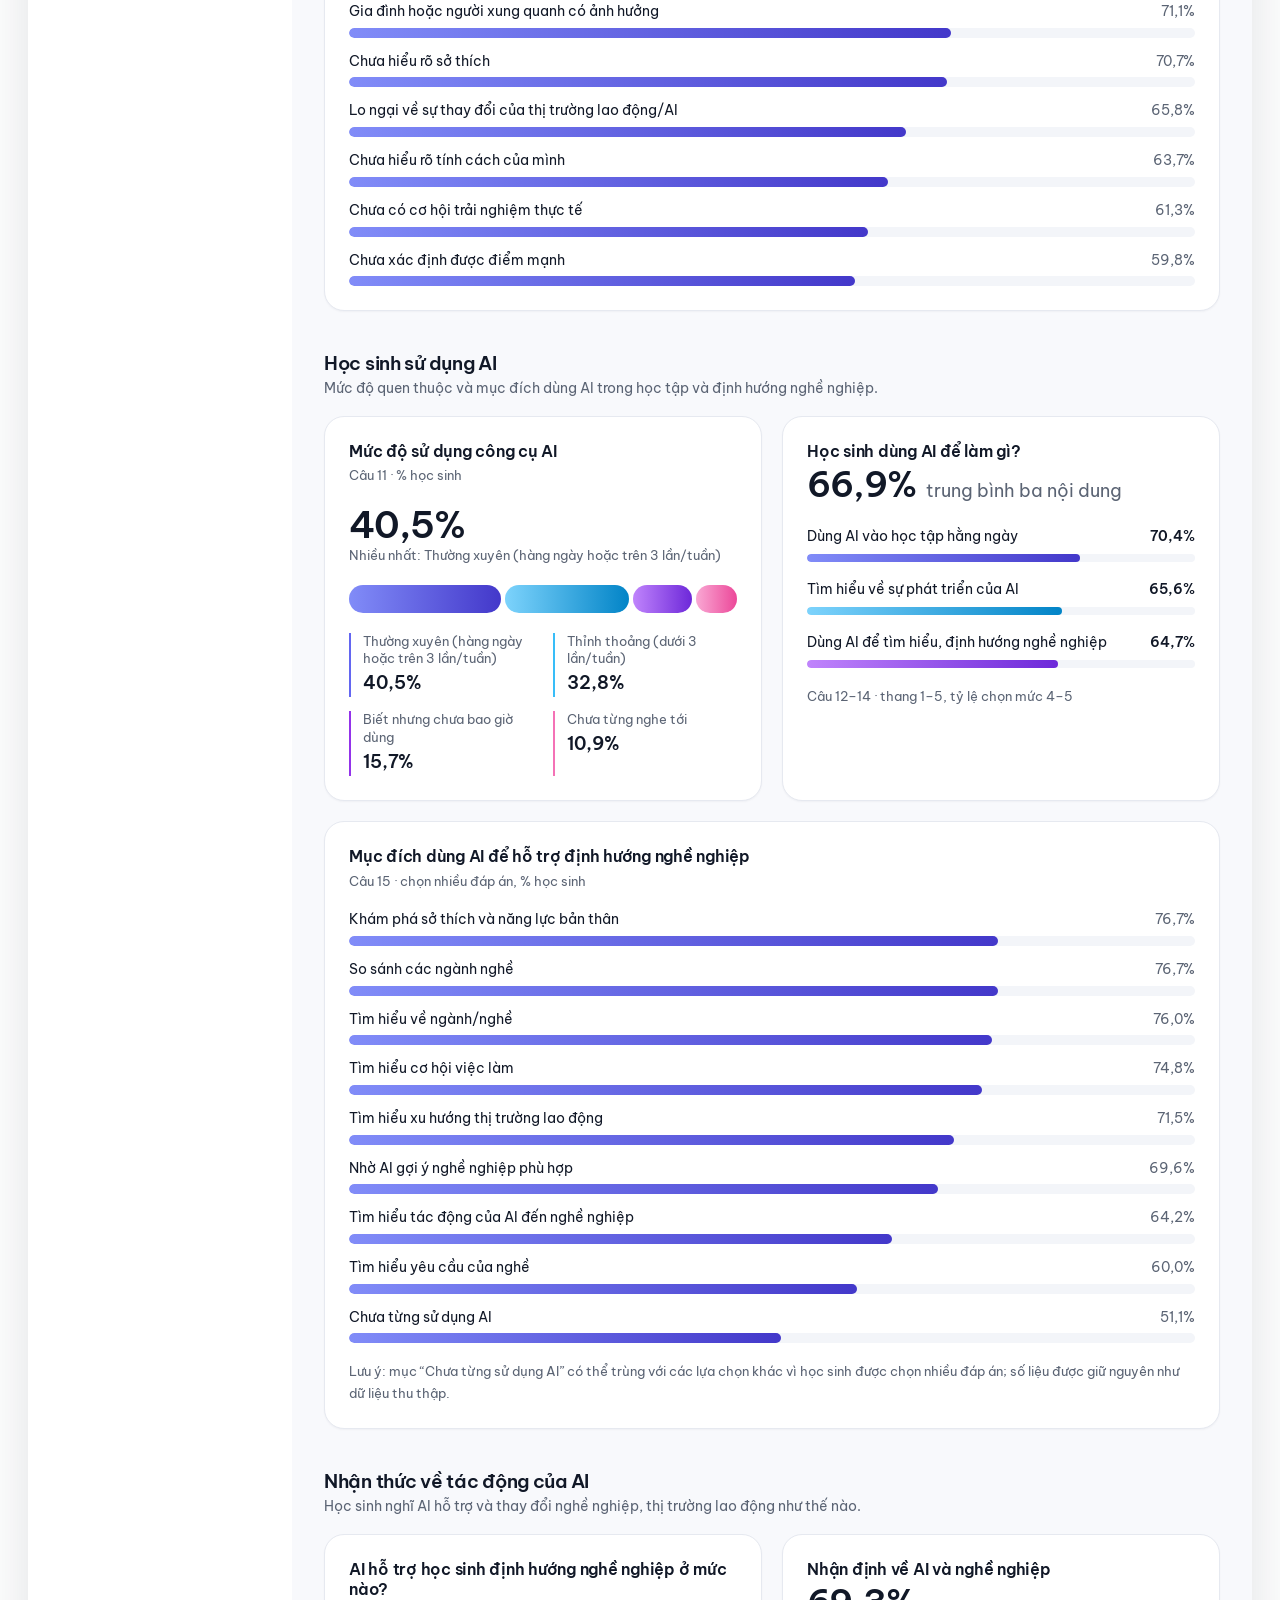
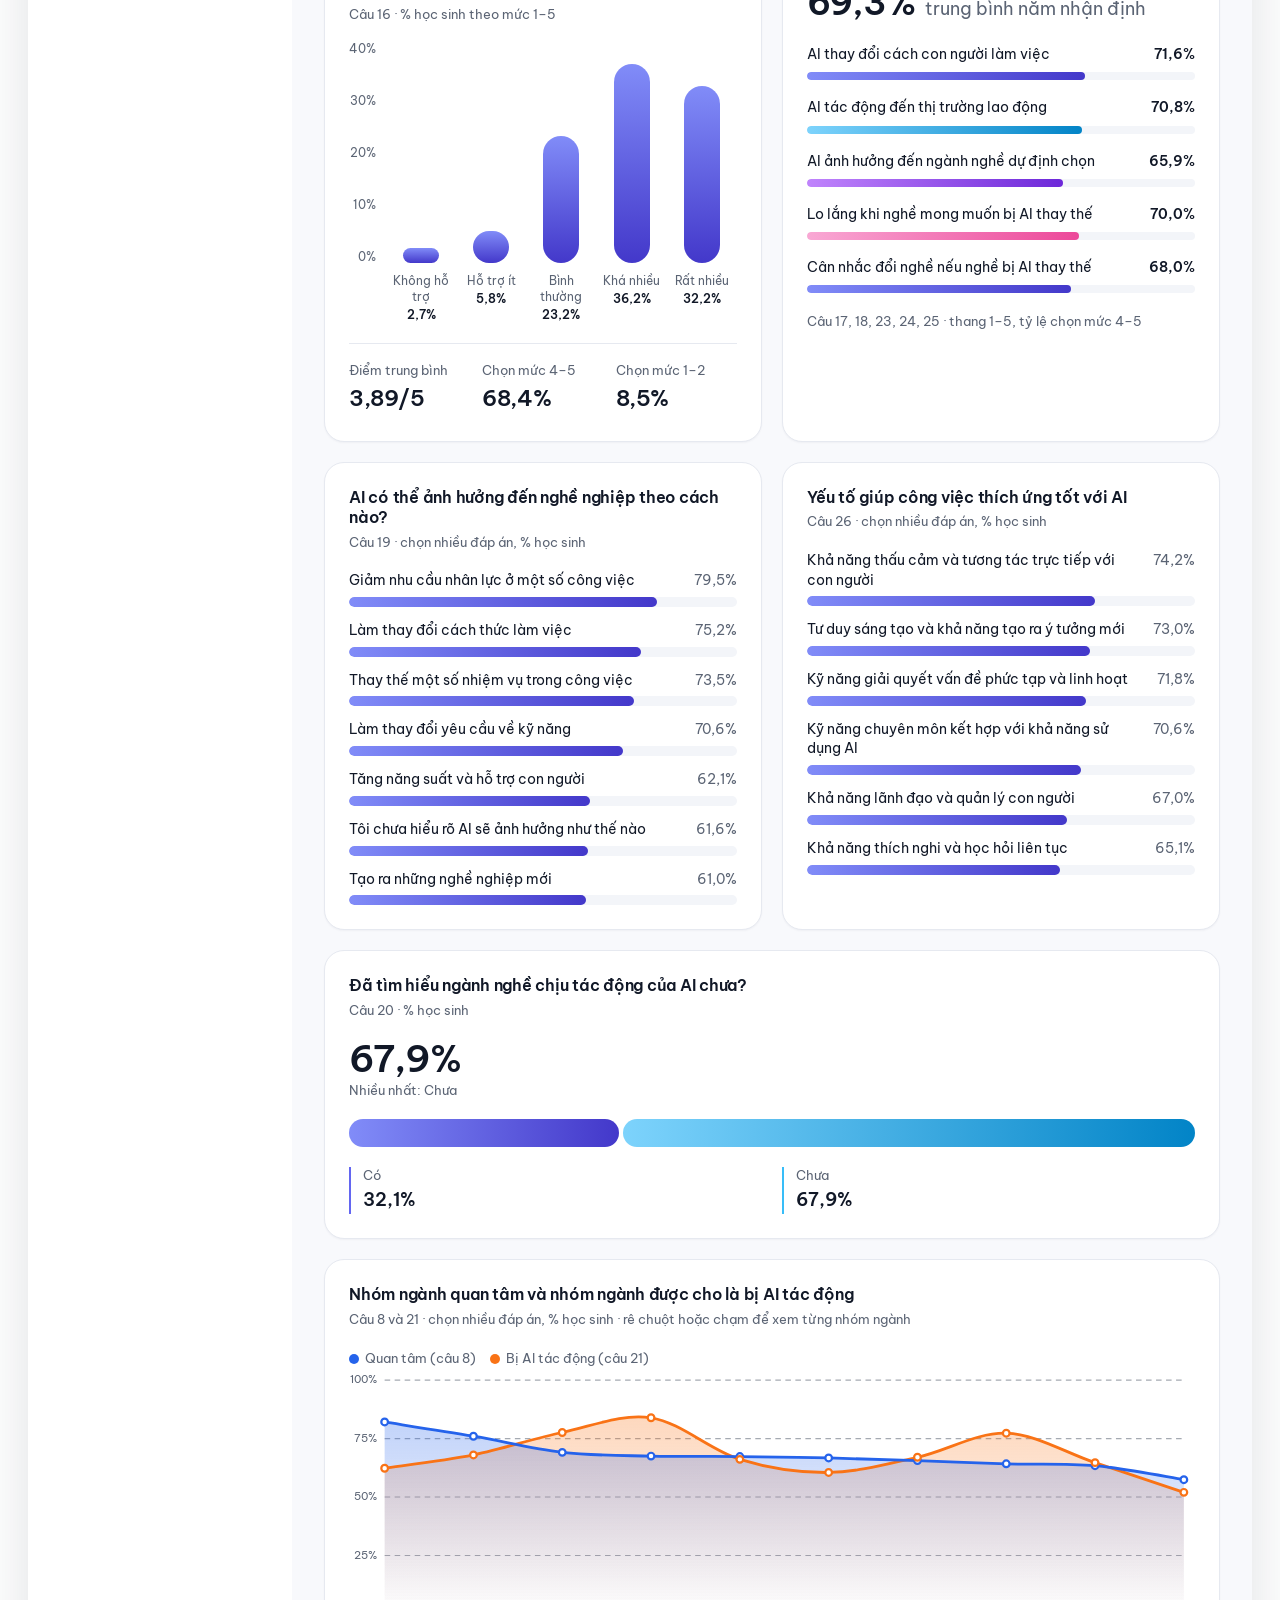
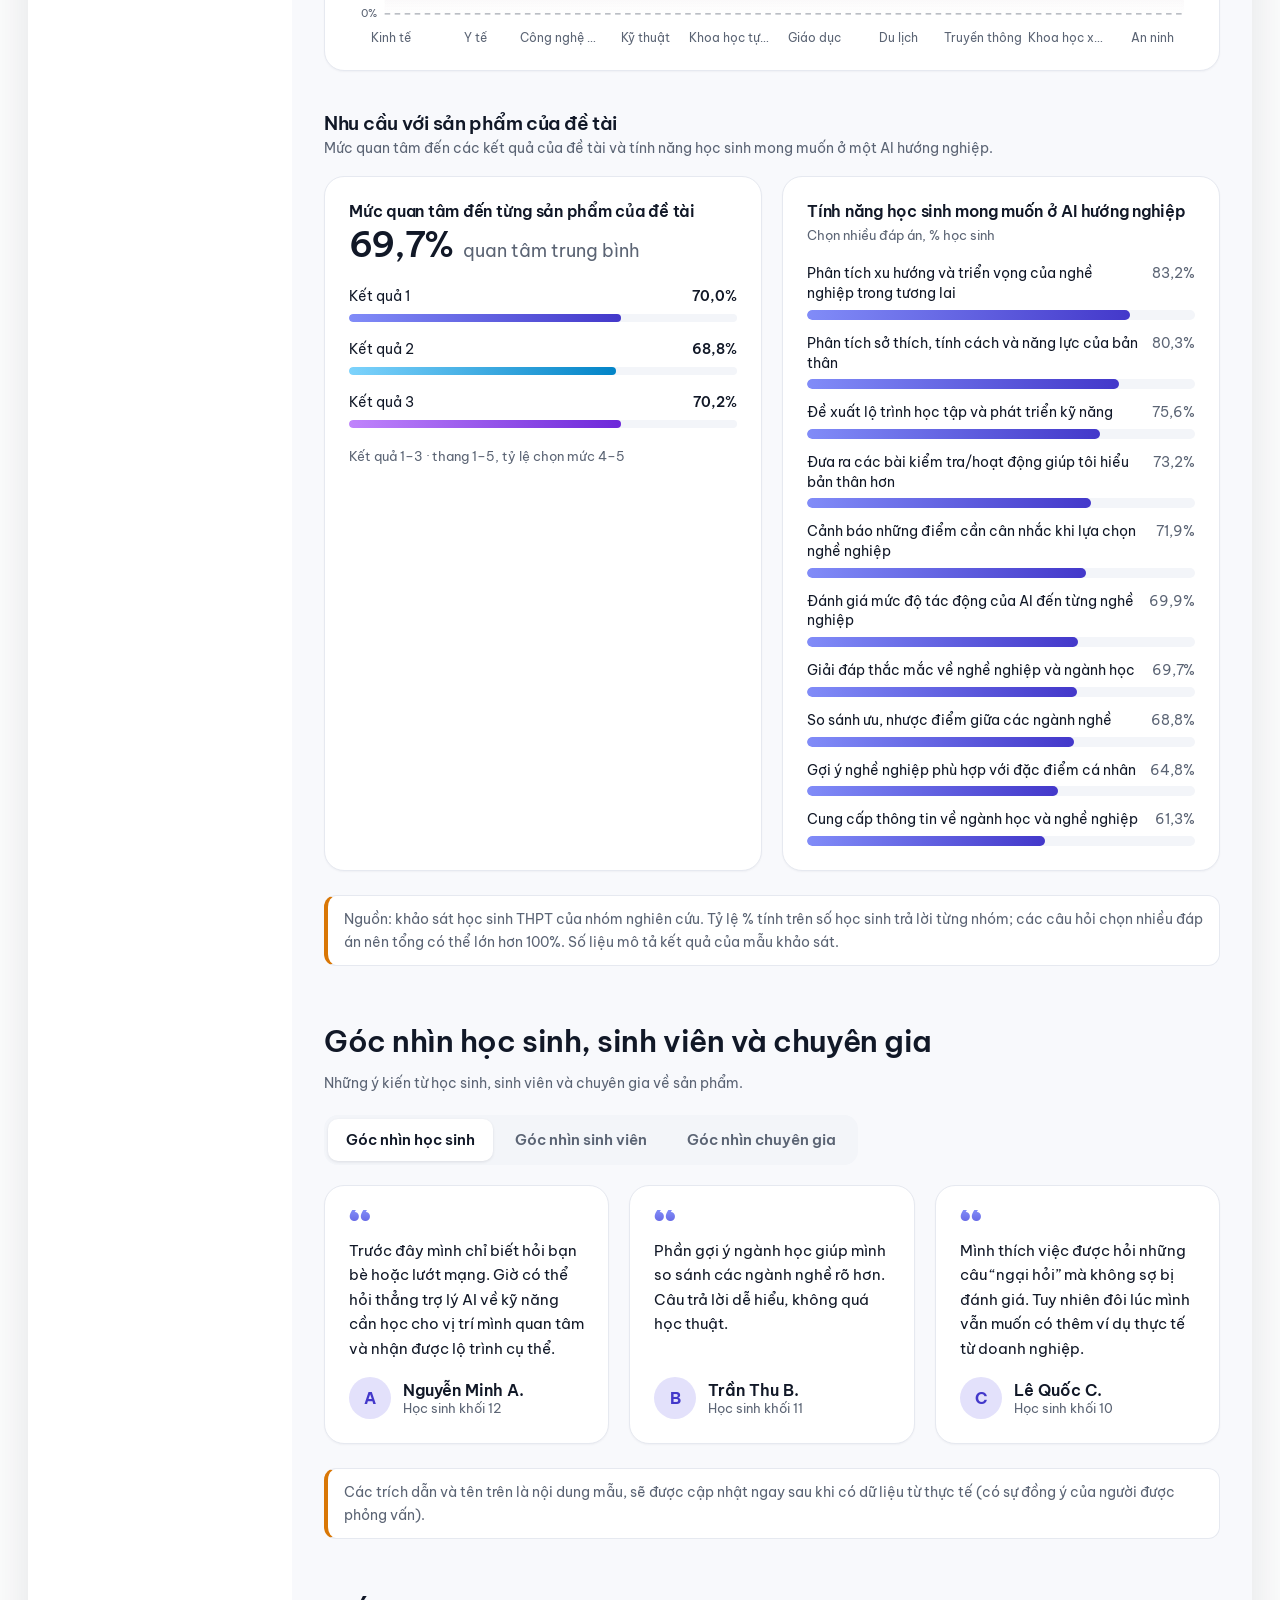
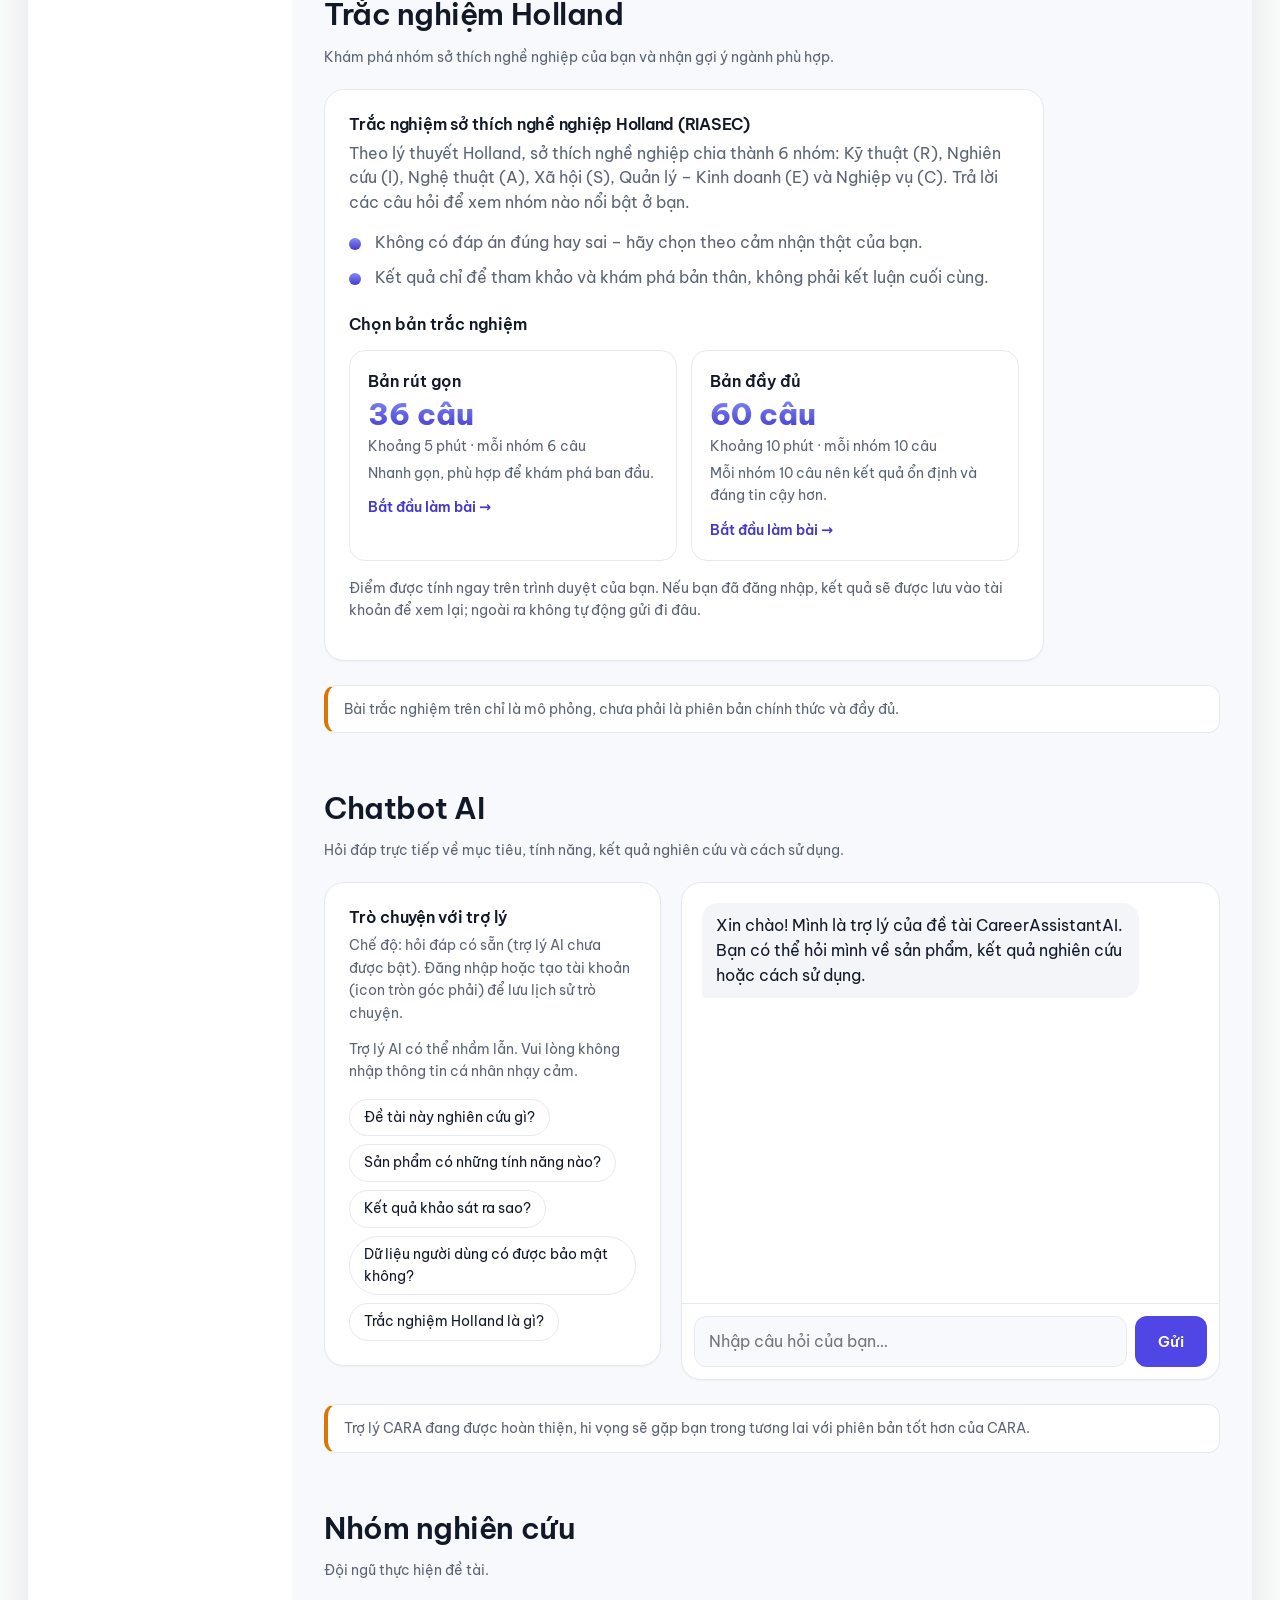
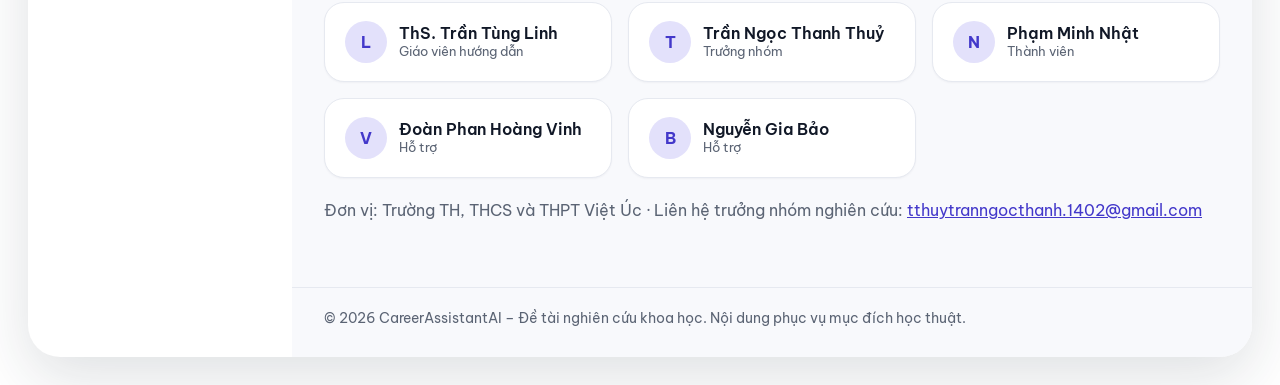
==== commit ded39e50: "Lưu lịch sử làm Holland" ====
--- a/index.html
+++ b/index.html
@@ -9,11 +9,11 @@
   <meta property="og:title" content="CareerAssistantAI – Trợ lý AI hướng nghiệp cho học sinh">
   <meta property="og:description" content="Sản phẩm của đề tài nghiên cứu khoa học: số liệu khảo sát, góc nhìn học sinh – chuyên gia và chatbot AI.">
   <meta property="og:type" content="website">
-  <link rel="icon" href="assets/img/favicon.svg?v=20260924u" type="image/svg+xml">
+  <link rel="icon" href="assets/img/favicon.svg?v=20260924x" type="image/svg+xml">
   <link rel="preconnect" href="https://fonts.googleapis.com">
   <link rel="preconnect" href="https://fonts.gstatic.com" crossorigin>
   <link rel="stylesheet" href="https://fonts.googleapis.com/css2?family=Be+Vietnam+Pro:wght@400;500;600;700;800&display=swap">
-  <link rel="stylesheet" href="assets/css/style.css?v=20260924u">
+  <link rel="stylesheet" href="assets/css/style.css?v=20260924x">
   <script>
     (function () {
       try {
@@ -30,7 +30,7 @@
     <!-- SIDEBAR -->
     <aside class="sidebar" id="nav" aria-label="Thanh bên">
       <a class="brand" href="#trang-chu" aria-label="CareerAssistantAI – về đầu trang">
-        <img src="assets/img/favicon.svg?v=20260924u" alt="" width="34" height="34">
+        <img src="assets/img/favicon.svg?v=20260924x" alt="" width="34" height="34">
         <span>CareerAssistant<b>AI</b></span>
       </a>
 
@@ -280,11 +280,11 @@
     <svg viewBox="0 0 24 24" aria-hidden="true"><path d="M21 15a2 2 0 0 1-2 2H8l-5 4V5a2 2 0 0 1 2-2h14a2 2 0 0 1 2 2z"/></svg>
   </a>
 
-  <script src="assets/js/charts.js?v=20260924u" defer></script>
-  <script src="assets/js/survey.js?v=20260924u" defer></script>
-  <script src="assets/js/holland.js?v=20260924u" defer></script>
-  <script src="assets/js/chatbot.js?v=20260924u" defer></script>
-  <script src="assets/js/auth.js?v=20260924u" defer></script>
-  <script src="assets/js/main.js?v=20260924u" defer></script>
+  <script src="assets/js/charts.js?v=20260924x" defer></script>
+  <script src="assets/js/survey.js?v=20260924x" defer></script>
+  <script src="assets/js/holland.js?v=20260924x" defer></script>
+  <script src="assets/js/chatbot.js?v=20260924x" defer></script>
+  <script src="assets/js/auth.js?v=20260924x" defer></script>
+  <script src="assets/js/main.js?v=20260924x" defer></script>
 </body>
 </html>
--- a/assets/css/style.css
+++ b/assets/css/style.css
@@ -213,6 +213,13 @@
 .account-hint { margin: -6px 0 0 !important; }
 .account-error { min-height: 1.2em; margin: 0 !important; color: #dc2626; }
 .account-form .btn { width: 100%; justify-content: center; }
+.saved-host:empty { display: none; }
+.saved-list { list-style: none; margin: 0 0 8px; padding: 0; display: grid; gap: 8px; }
+.saved-item { display: flex; align-items: center; gap: 14px; padding: 10px 14px; border: 1px solid var(--border); border-radius: 14px; background: var(--surface); }
+.saved-code { min-width: 3.4em; font-size: 1.15rem; font-weight: 800; letter-spacing: .1em; color: var(--primary-strong); }
+.saved-meta { display: flex; flex-direction: column; flex: 1; min-width: 0; line-height: 1.35; }
+.saved-actions { display: flex; align-items: center; gap: 10px; }
+.saved-actions .btn { padding: 6px 14px; }
 .msg-divider { align-self: center; padding: 2px 12px; font-size: .74rem; color: var(--muted); border-radius: 999px; background: var(--surface-2); }
 .menu-btn { display: none; }
 
